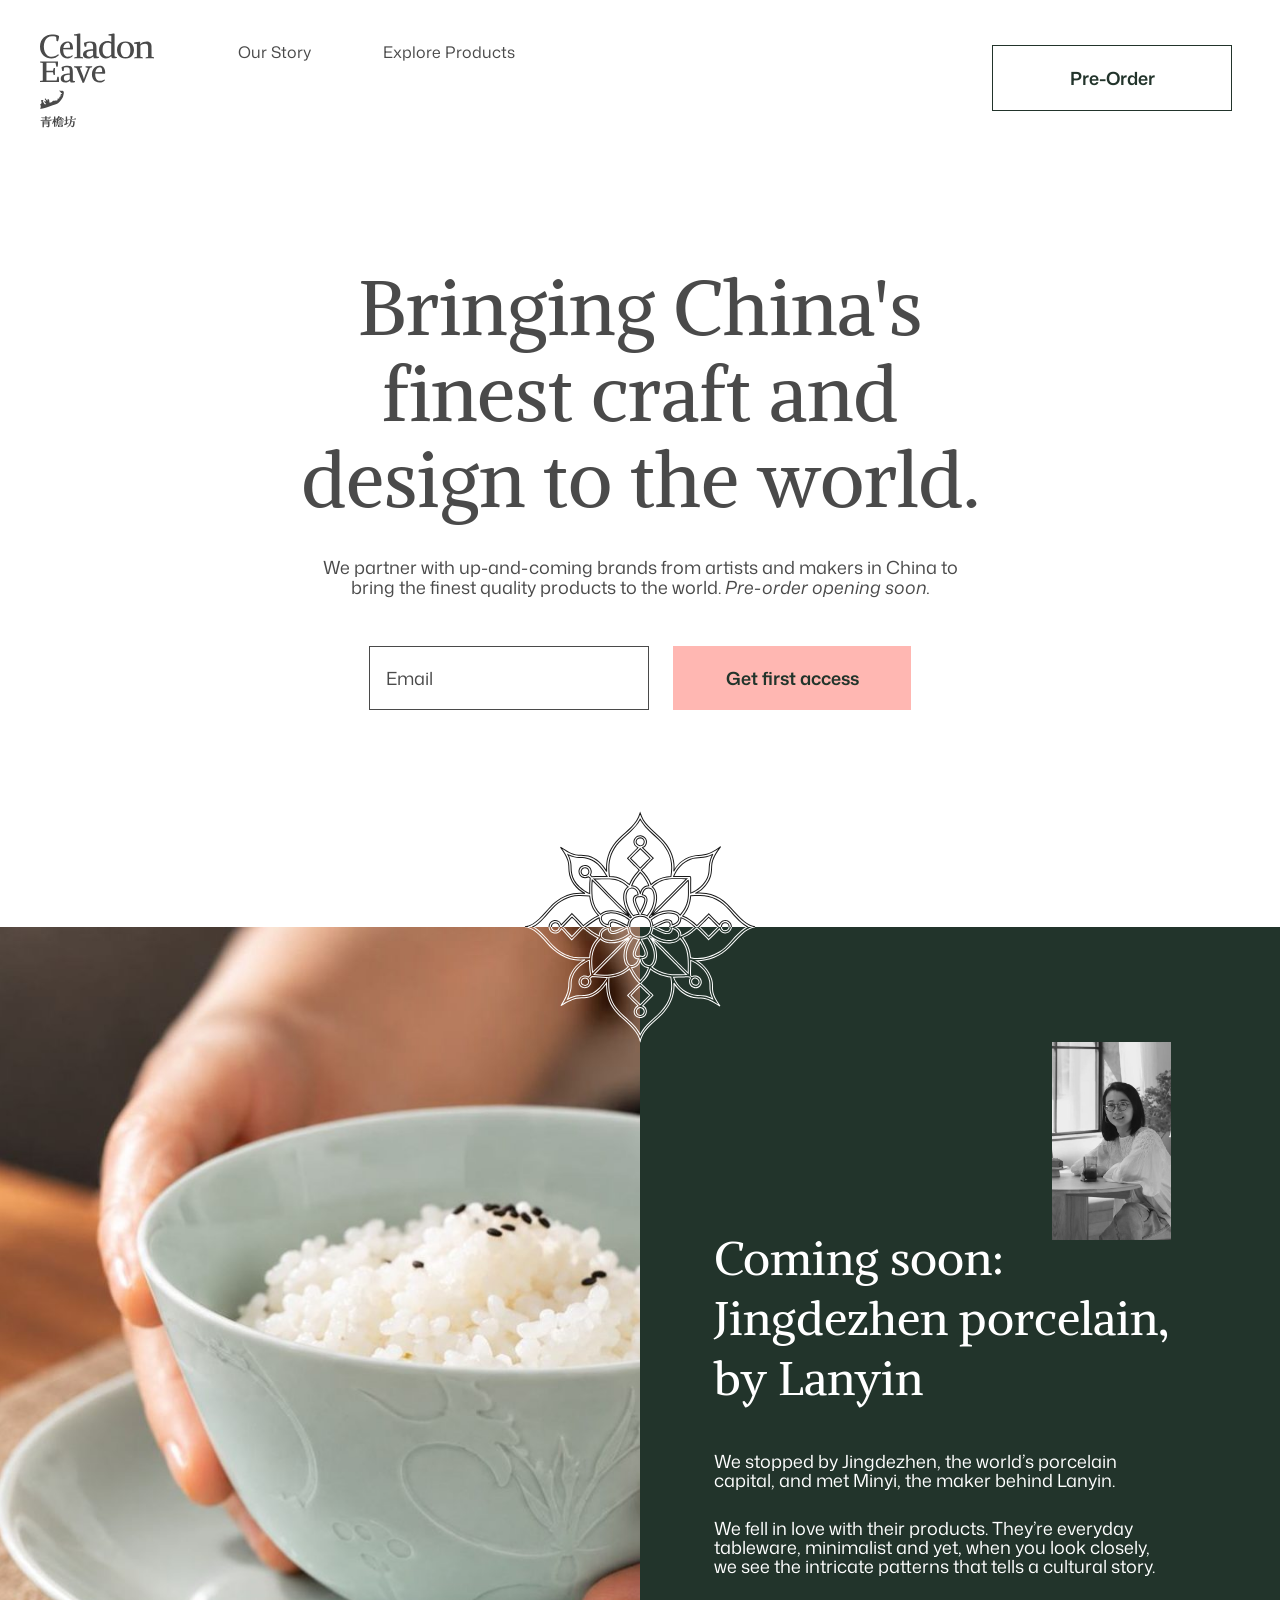
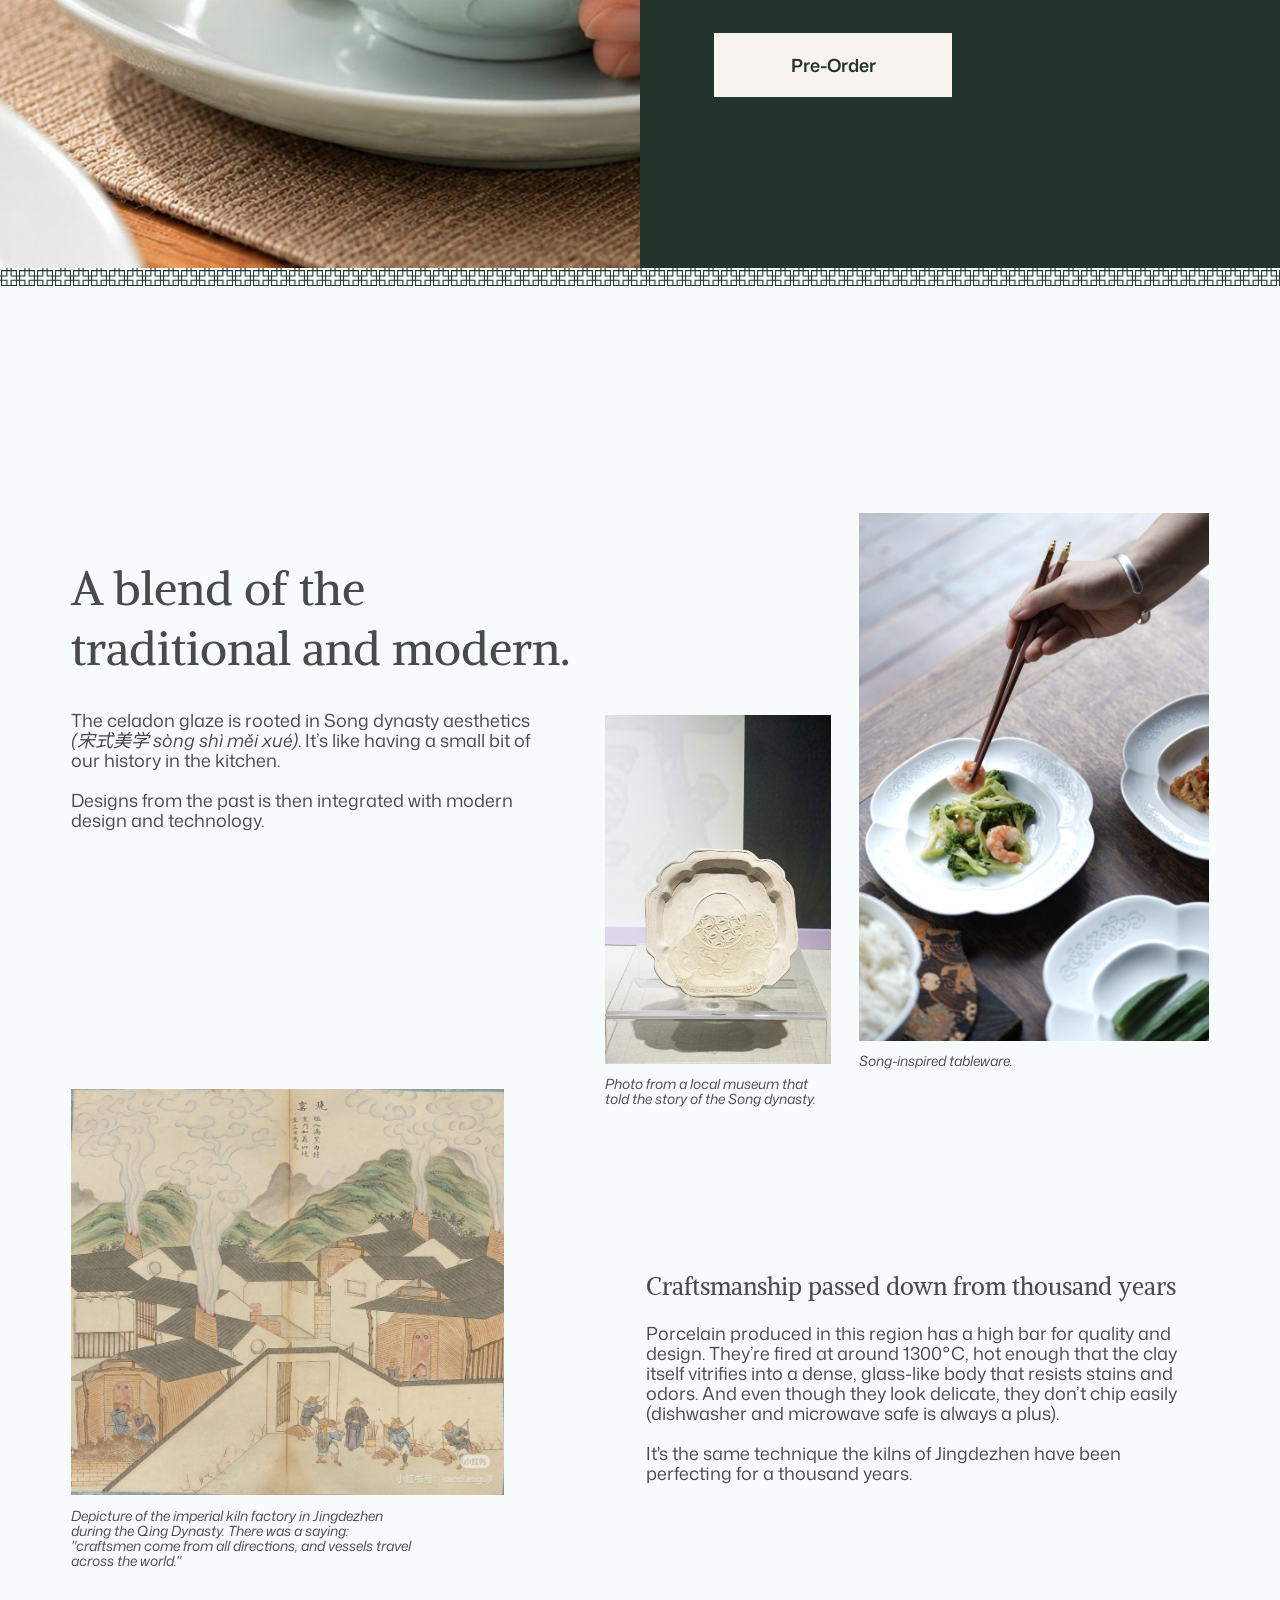
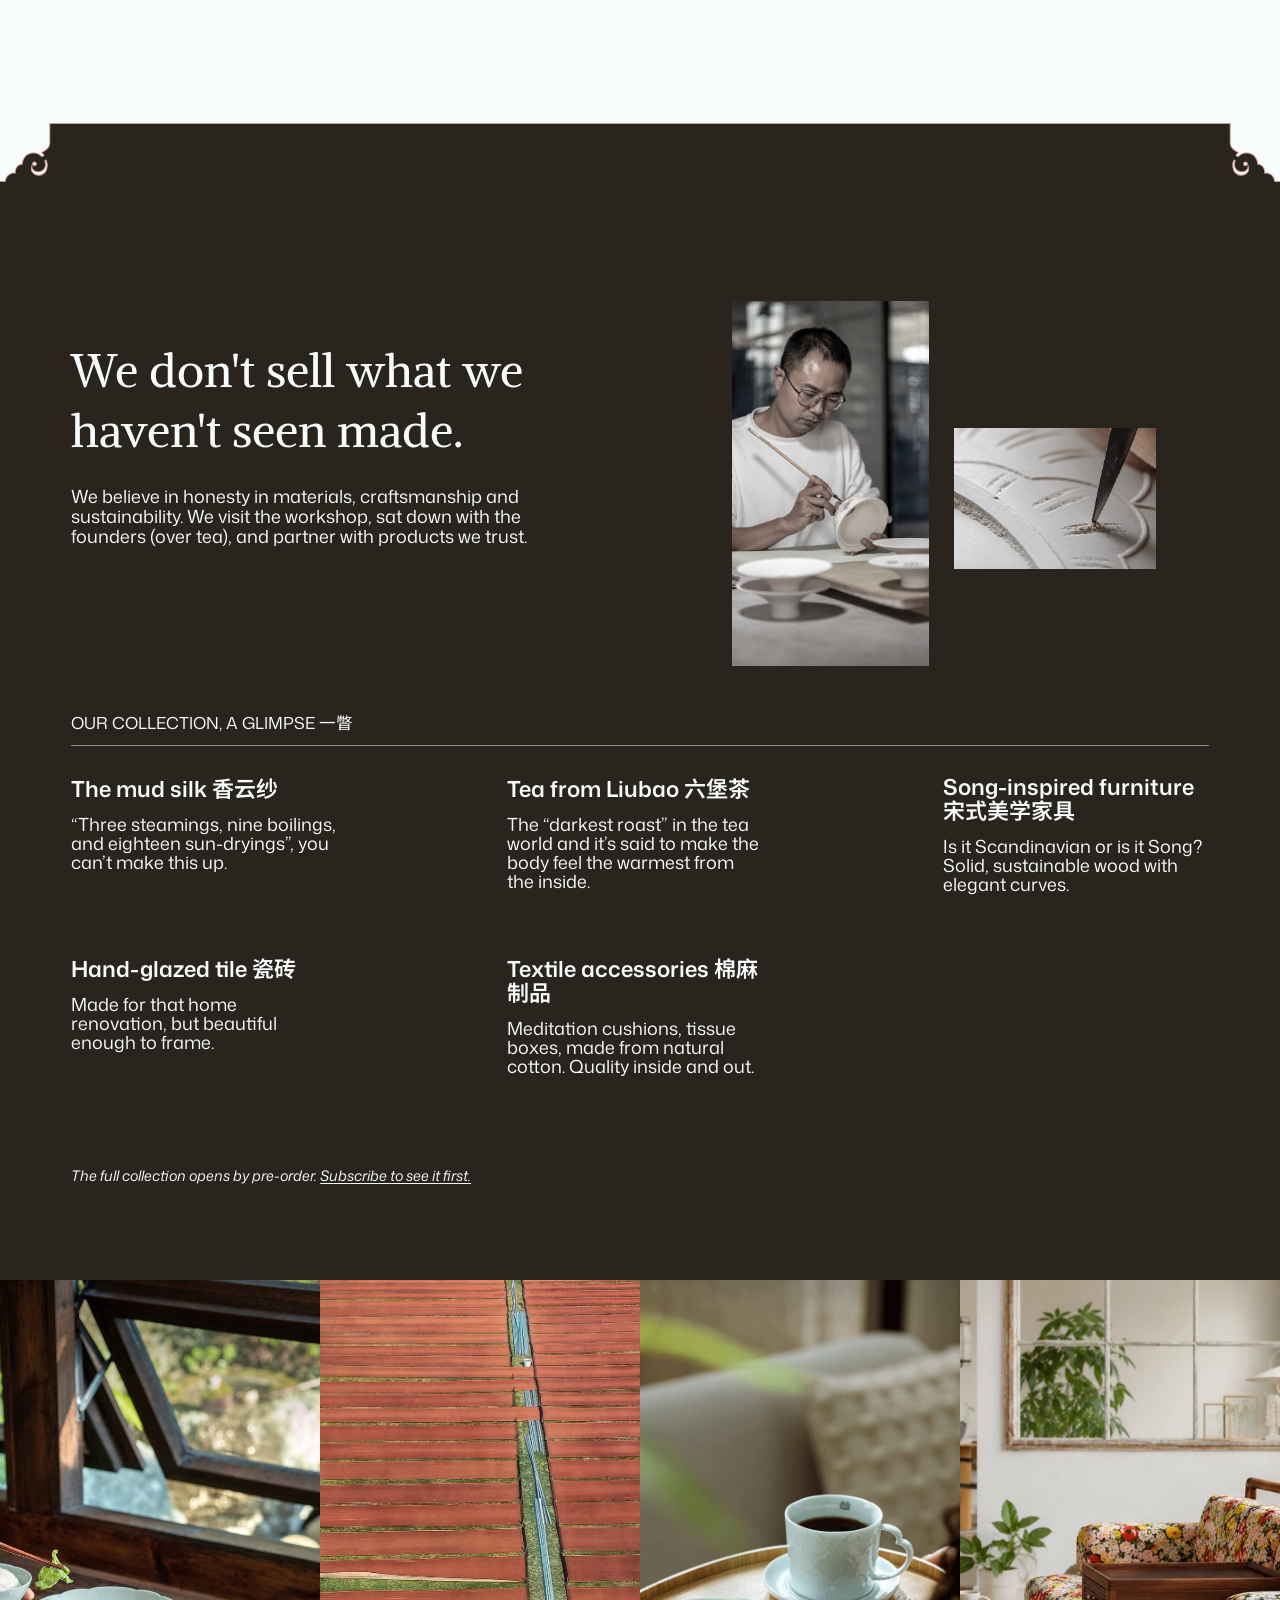
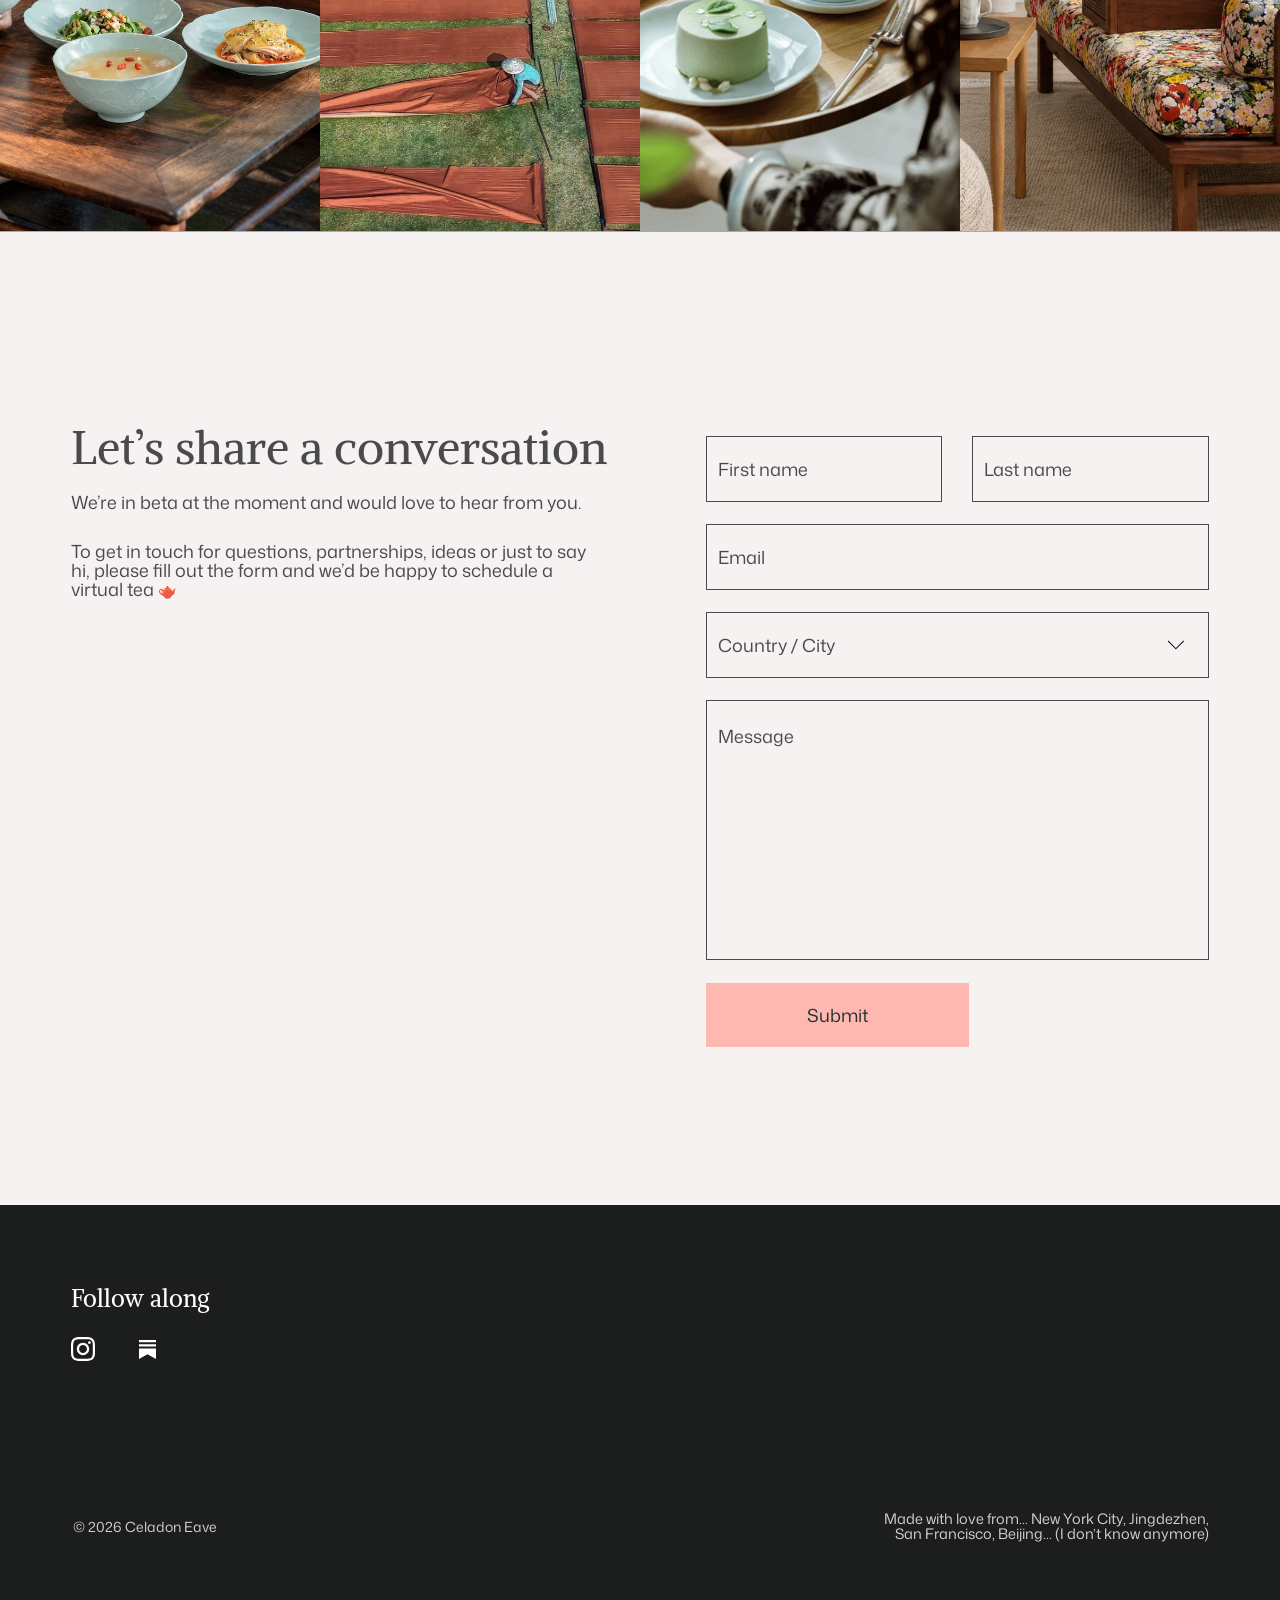
==== index.html @ 88c49501 "Shrink footer heading and social icons Co-Authored-By: Claude Sonnet 5.5 <noreply@anthropic.com> Cla" ====
<!DOCTYPE html>
<html lang="en">
<head>
<meta charset="UTF-8">
<meta name="viewport" content="width=device-width, initial-scale=1">
<title>Celadon Eave 青檐坊 — Bringing China's finest craft and design to the world</title>
<meta name="description" content="We partner with up-and-coming brands from artists and makers in China to bring the finest quality products to the world. Pre-order opening soon.">
<meta property="og:title" content="Celadon Eave 青檐坊">
<meta property="og:description" content="Bringing China's finest craft and design to the world.">
<meta property="og:image" content="assets/image_bowl.jpg">
<meta name="theme-color" content="#22342B">
<link rel="preconnect" href="https://fonts.googleapis.com">
<link rel="preconnect" href="https://fonts.gstatic.com" crossorigin>
<link href="https://fonts.googleapis.com/css2?family=Alike&family=Mona+Sans:ital,wght@0,200..900;1,200..900&family=Noto+Sans+SC:wght@400;600&display=swap" rel="stylesheet">
<link rel="stylesheet" href="assets/styles.css">
</head>
<body>

<header class="site-header">
  <a href="#top" class="brand" aria-label="Celadon Eave 青檐坊, home">
    <svg class="logo-svg" viewBox="0 0 120 100" width="120" height="100" role="img" aria-label="Celadon Eave 青檐坊" fill="#4A4A4A">
      <g class="logo-celadon"><path d="M102.1 14.16L102.13 14.19C103.24 13.15 104.39 12.43 105.57 12.04C106.75 11.64 107.77 11.45 108.65 11.45C110.16 11.45 111.34 11.85 112.19 12.66C113.07 13.46 113.51 14.64 113.51 16.18L113.54 26.65L115.97 27.31C116.04 27.72 115.98 28.1 115.8 28.45C115.17 28.41 114.51 28.36 113.82 28.32C113.13 28.3 112.46 28.29 111.81 28.29C111.16 28.29 110.48 28.3 109.76 28.32C109.05 28.36 108.36 28.41 107.72 28.45C107.65 28.04 107.67 27.66 107.79 27.31C108.25 27.22 108.65 27.12 109 27.01C109.37 26.9 109.73 26.79 110.08 26.65L110.08 17.65C110.08 16.17 109.83 15.15 109.35 14.58C108.86 14.02 108.09 13.73 107.02 13.73C106.17 13.73 105.34 13.9 104.53 14.22C103.72 14.53 103 15.02 102.38 15.69L102.38 26.65L104.7 27.31C104.77 27.72 104.71 28.1 104.53 28.45C103.9 28.41 103.25 28.36 102.58 28.32C101.94 28.3 101.29 28.29 100.64 28.29C99.99 28.29 99.29 28.3 98.53 28.32C97.76 28.36 97.06 28.41 96.41 28.45C96.34 28.04 96.36 27.66 96.48 27.31C96.9 27.2 97.31 27.1 97.73 27.01C98.14 26.9 98.54 26.79 98.91 26.65L98.91 13.93L96.03 13.67C95.96 13.23 96.02 12.85 96.2 12.53C97.06 12.4 97.89 12.25 98.7 12.1C99.51 11.95 100.28 11.8 101.02 11.64C101.42 11.67 101.81 11.76 102.2 11.94L102.1 14.16 M79 19.95C79 18.31 79.34 16.85 80.01 15.57C80.71 14.29 81.7 13.29 82.98 12.55C84.26 11.82 85.77 11.45 87.5 11.45C89.25 11.45 90.76 11.82 92.02 12.55C93.3 13.29 94.28 14.29 94.95 15.57C95.65 16.85 96 18.31 96 19.95C96 21.63 95.65 23.11 94.95 24.39C94.28 25.67 93.3 26.67 92.02 27.38C90.76 28.09 89.25 28.45 87.5 28.45C85.77 28.45 84.26 28.09 82.98 27.38C81.7 26.67 80.71 25.67 80.01 24.39C79.34 23.11 79 21.63 79 19.95M92.36 20.39C92.36 18.98 92.19 17.71 91.85 16.58C91.51 15.43 90.99 14.51 90.27 13.84C89.55 13.15 88.6 12.8 87.43 12.8C86.24 12.8 85.29 13.14 84.57 13.81C83.87 14.48 83.37 15.37 83.08 16.49C82.79 17.6 82.64 18.83 82.64 20.17C82.64 21.39 82.81 22.53 83.15 23.6C83.49 24.65 84.01 25.5 84.73 26.15C85.48 26.78 86.42 27.1 87.57 27.1C88.78 27.1 89.74 26.78 90.43 26.15C91.13 25.52 91.63 24.69 91.92 23.66C92.21 22.64 92.36 21.54 92.36 20.39 M67.93 28.45C66.66 28.45 65.5 28.09 64.43 27.39C63.39 26.66 62.55 25.66 61.92 24.39C61.31 23.12 61 21.67 61 20.04C61 18.17 61.35 16.57 62.05 15.24C62.76 13.91 63.74 12.89 65.01 12.18C66.3 11.45 67.82 11.08 69.56 11.08C70.2 11.08 70.83 11.16 71.46 11.31C72.12 11.46 72.7 11.65 73.2 11.89L73.3 11.89L73.3 5.7L70.48 5.45C70.41 5.02 70.47 4.64 70.65 4.32C72.28 4.08 73.81 3.79 75.24 3.45C75.67 3.47 76.12 3.59 76.59 3.8L76.59 26.26C76.8 26.43 77.14 26.57 77.61 26.68C78.09 26.78 78.54 26.86 78.97 26.9C79.04 27.31 78.98 27.69 78.8 28.03C78.44 28.09 78 28.15 77.48 28.19C76.98 28.23 76.47 28.26 75.95 28.26C75.2 28.26 74.56 28.19 74.01 28.06C73.83 27.78 73.68 27.5 73.57 27.22C73.48 26.95 73.41 26.66 73.37 26.36L73.2 26.36C72.25 27.13 71.36 27.67 70.55 27.97C69.75 28.29 68.88 28.45 67.93 28.45M69.32 26.58C70.21 26.58 70.97 26.41 71.6 26.07C72.23 25.7 72.77 25.3 73.2 24.87L73.2 13.66C72.77 13.3 72.26 13.04 71.67 12.89C71.1 12.72 70.49 12.63 69.83 12.63C68.07 12.63 66.75 13.28 65.89 14.56C65.03 15.85 64.6 17.58 64.6 19.75C64.6 21.96 65 23.66 65.79 24.84C66.61 26 67.78 26.58 69.32 26.58 M49.98 28.45C48.58 28.45 47.4 28.12 46.44 27.47C45.48 26.79 45 25.78 45 24.43C45 23.37 45.28 22.51 45.84 21.83C46.43 21.16 47.2 20.64 48.16 20.28C49.14 19.9 50.23 19.65 51.42 19.52C52.62 19.4 53.83 19.34 55.07 19.36L55.11 16.58C55.13 15.4 54.89 14.49 54.37 13.86C53.86 13.2 53.07 12.87 52.02 12.87C51.44 12.87 50.87 12.92 50.34 13C49.8 13.06 49.26 13.18 48.72 13.35L48.26 16.7C48.08 16.79 47.82 16.84 47.49 16.86C47.16 16.86 46.91 16.85 46.72 16.83C46.51 16.13 46.33 15.44 46.19 14.74C46.05 14.05 45.99 13.37 46.02 12.72C47.12 12.25 48.22 11.92 49.32 11.73C50.44 11.54 51.66 11.45 52.97 11.45C54.28 11.45 55.33 11.64 56.13 12.02C56.95 12.4 57.54 13.05 57.92 13.98C58.32 14.91 58.51 16.21 58.51 17.88L58.51 26.36C58.91 26.53 59.32 26.66 59.74 26.74C60.16 26.8 60.57 26.89 60.97 26.99C61.04 27.39 60.98 27.76 60.8 28.1C60.42 28.16 59.97 28.22 59.43 28.26C58.91 28.3 58.39 28.32 57.85 28.32C57.07 28.32 56.41 28.26 55.85 28.13L55.36 26.49L55.21 26.49C54.63 27.04 53.9 27.5 53.04 27.88C52.17 28.26 51.15 28.45 49.98 28.45M51.32 26.71C51.97 26.71 52.68 26.53 53.42 26.17C54.17 25.79 54.72 25.37 55.07 24.9L55.07 20.63C52.66 20.63 50.97 20.89 49.98 21.42C49 21.93 48.51 22.82 48.51 24.11C48.51 24.98 48.77 25.63 49.28 26.07C49.8 26.5 50.48 26.71 51.32 26.71 M42.32 26.64L44.97 27.3C45.04 27.72 44.98 28.1 44.8 28.45C44.18 28.41 43.48 28.36 42.7 28.32C41.94 28.3 41.25 28.28 40.6 28.28C39.96 28.28 39.26 28.3 38.5 28.32C37.75 28.36 37.05 28.41 36.41 28.45C36.34 28.03 36.36 27.65 36.48 27.3C36.91 27.19 37.34 27.09 37.75 27C38.18 26.92 38.56 26.8 38.88 26.64L38.88 5.75L36.03 5.49C35.96 5.05 36.02 4.66 36.2 4.34C37.03 4.23 37.85 4.1 38.68 3.94C39.53 3.79 40.31 3.62 41.02 3.45C41.25 3.47 41.46 3.51 41.67 3.58C41.88 3.62 42.09 3.7 42.32 3.81L42.32 26.64 M25.26 19.95C25.26 22.09 25.67 23.76 26.49 24.95C27.33 26.11 28.46 26.7 29.9 26.7C30.53 26.7 31.07 26.67 31.5 26.6C31.93 26.52 32.35 26.37 32.76 26.16C33.19 25.94 33.67 25.65 34.2 25.27C34.53 25.41 34.71 25.67 34.75 26.03C34.12 26.79 33.36 27.39 32.48 27.81C31.6 28.24 30.71 28.45 29.81 28.45C28.25 28.45 26.89 28.11 25.72 27.43C24.55 26.75 23.64 25.78 22.98 24.5C22.33 23.23 22 21.71 22 19.95C22 18.15 22.34 16.62 23.01 15.36C23.71 14.09 24.63 13.13 25.78 12.47C26.95 11.79 28.24 11.45 29.65 11.45C31.48 11.45 32.82 12.09 33.68 13.36C34.56 14.61 35 16.24 35 18.23C35 18.38 35 18.52 35 18.64C35 18.77 34.99 18.91 34.97 19.06L34.54 19.41L25.26 19.31L25.26 19.95M29.62 12.82C29.03 12.82 28.43 13.01 27.84 13.39C27.27 13.77 26.75 14.35 26.3 15.11C25.85 15.87 25.54 16.84 25.38 18.01L32.08 17.63C32.08 15.99 31.91 14.78 31.56 14C31.23 13.21 30.58 12.82 29.62 12.82 M20.1 24.27C20.38 24.35 20.57 24.49 20.66 24.69C20.77 24.88 20.83 25.1 20.86 25.34C19.84 26.33 18.7 27.1 17.42 27.64C16.15 28.18 14.78 28.45 13.33 28.45C11.85 28.45 10.43 28.21 9.07 27.74C7.72 27.26 6.51 26.54 5.43 25.56C4.38 24.57 3.54 23.32 2.92 21.83C2.31 20.32 2 18.52 2 16.45C2 14.4 2.34 12.62 3.02 11.13C3.73 9.62 4.64 8.37 5.76 7.4C6.91 6.41 8.16 5.67 9.53 5.2C10.92 4.7 12.29 4.45 13.66 4.45C15.26 4.45 16.66 4.58 17.85 4.84C19.06 5.08 20.11 5.43 20.99 5.91C21.03 6.9 20.94 7.83 20.72 8.7C20.53 9.56 20.27 10.41 19.97 11.23C19.75 11.25 19.5 11.25 19.24 11.23C18.97 11.21 18.73 11.15 18.51 11.07L18.15 6.88C17.42 6.58 16.73 6.38 16.07 6.3C15.41 6.21 14.68 6.17 13.89 6.17C12.35 6.17 10.96 6.62 9.73 7.53C8.52 8.44 7.56 9.67 6.85 11.23C6.17 12.78 5.83 14.52 5.83 16.45C5.83 18.48 6.13 20.28 6.72 21.83C7.32 23.37 8.2 24.57 9.36 25.43C10.53 26.3 11.97 26.73 13.69 26.73C15.06 26.73 16.26 26.49 17.29 26.02C18.33 25.54 19.26 24.96 20.1 24.27"/></g>
      <g class="logo-eave"><path d="M57.23 44.21C57.23 46.33 57.65 47.97 58.49 49.14C59.35 50.29 60.51 50.87 61.98 50.87C62.62 50.87 63.17 50.84 63.61 50.77C64.05 50.69 64.48 50.54 64.9 50.33C65.33 50.12 65.83 49.83 66.37 49.45C66.71 49.6 66.89 49.85 66.94 50.21C66.29 50.96 65.51 51.55 64.61 51.97C63.71 52.39 62.8 52.59 61.88 52.59C60.29 52.59 58.9 52.26 57.71 51.59C56.51 50.92 55.58 49.96 54.91 48.7C54.24 47.45 53.91 45.95 53.91 44.21C53.91 42.43 54.25 40.92 54.94 39.69C55.65 38.43 56.6 37.48 57.77 36.83C58.96 36.16 60.28 35.83 61.72 35.83C63.59 35.83 64.96 36.46 65.84 37.71C66.74 38.95 67.19 40.55 67.19 42.52C67.19 42.66 67.19 42.8 67.19 42.92C67.19 43.05 67.18 43.19 67.16 43.33L66.72 43.68L57.23 43.58L57.23 44.21M61.69 37.18C61.09 37.18 60.48 37.37 59.87 37.74C59.29 38.12 58.76 38.69 58.3 39.44C57.84 40.19 57.53 41.14 57.36 42.3L64.2 41.92C64.2 40.31 64.03 39.11 63.67 38.34C63.34 37.57 62.68 37.18 61.69 37.18 M38.47 37.93L36.05 37.3C35.99 36.9 36.04 36.54 36.21 36.2C36.77 36.22 37.4 36.26 38.09 36.3C38.8 36.34 39.45 36.36 40.04 36.36C40.64 36.36 41.32 36.34 42.08 36.3C42.83 36.26 43.5 36.22 44.09 36.2C44.15 36.6 44.13 36.97 44.02 37.3C43.65 37.39 43.27 37.47 42.89 37.55C42.54 37.64 42.19 37.76 41.86 37.93L44.56 44.84C44.85 45.55 45.1 46.26 45.31 46.97C45.54 47.68 45.73 48.4 45.88 49.11L45.97 49.11C46.14 48.5 46.3 47.91 46.44 47.35C46.61 46.76 46.8 46.17 47.01 45.56L49.99 37.93L47.51 37.3C47.45 36.9 47.5 36.54 47.67 36.2C48.23 36.22 48.77 36.26 49.27 36.3C49.77 36.34 50.31 36.36 50.9 36.36C51.51 36.36 52.05 36.34 52.53 36.3C53.04 36.26 53.58 36.22 54.17 36.2C54.23 36.6 54.21 36.97 54.1 37.3C53.7 37.39 53.31 37.47 52.91 37.55C52.53 37.64 52.19 37.76 51.87 37.93L46.1 52.59C45.95 52.68 45.72 52.76 45.41 52.84C45.11 52.95 44.87 53 44.68 53L38.47 37.93 M27.2 52.59C25.94 52.59 24.89 52.27 24.03 51.62C23.17 50.95 22.74 49.94 22.74 48.6C22.74 47.56 22.99 46.7 23.5 46.03C24.02 45.36 24.71 44.85 25.57 44.49C26.45 44.11 27.42 43.86 28.49 43.74C29.56 43.61 30.64 43.56 31.75 43.58L31.78 40.82C31.81 39.64 31.59 38.74 31.13 38.12C30.66 37.47 29.96 37.14 29.02 37.14C28.5 37.14 28 37.19 27.51 37.27C27.03 37.33 26.55 37.45 26.07 37.61L25.66 40.94C25.49 41.03 25.26 41.08 24.97 41.1C24.68 41.1 24.45 41.09 24.28 41.07C24.09 40.38 23.94 39.69 23.81 39C23.68 38.31 23.63 37.64 23.65 36.99C24.64 36.53 25.62 36.2 26.6 36.01C27.61 35.82 28.7 35.73 29.87 35.73C31.04 35.73 31.98 35.92 32.7 36.3C33.43 36.67 33.96 37.32 34.3 38.24C34.65 39.16 34.83 40.45 34.83 42.1L34.83 50.52C35.19 50.69 35.55 50.81 35.93 50.9C36.31 50.96 36.67 51.04 37.03 51.15C37.09 51.54 37.04 51.91 36.87 52.25C36.54 52.31 36.13 52.36 35.65 52.4C35.19 52.44 34.72 52.47 34.23 52.47C33.54 52.47 32.95 52.4 32.44 52.28L32 50.64L31.88 50.64C31.36 51.19 30.71 51.65 29.93 52.03C29.16 52.4 28.25 52.59 27.2 52.59M28.39 50.86C28.98 50.86 29.61 50.69 30.28 50.33C30.95 49.95 31.44 49.53 31.75 49.07L31.75 44.84C29.6 44.84 28.08 45.1 27.2 45.62C26.32 46.12 25.88 47.01 25.88 48.29C25.88 49.15 26.11 49.8 26.57 50.24C27.03 50.65 27.64 50.86 28.39 50.86 M8.45 42.32L8.45 50.6L18.62 50.6L19.36 46.74C19.64 46.7 19.85 46.69 19.99 46.71C20.15 46.71 20.35 46.75 20.59 46.82C20.77 47.52 20.89 48.22 20.94 48.92C20.98 49.61 21.01 50.31 21.01 51.01L21.01 51.91L6.7 51.91C6.04 51.91 5.26 51.92 4.35 51.94C3.46 51.98 2.69 52.02 2.03 52.06C1.96 51.69 1.98 51.35 2.1 51.04C2.55 50.96 2.99 50.88 3.43 50.81C3.88 50.71 4.32 50.59 4.77 50.46L4.77 33.02L2.07 32.44C2 32.07 2.06 31.73 2.24 31.42C2.87 31.44 3.58 31.47 4.35 31.51C5.14 31.55 5.87 31.57 6.52 31.57L20.03 31.57C20.05 32.42 20.04 33.27 19.99 34.12C19.94 34.98 19.83 35.82 19.64 36.65C19.41 36.73 19.21 36.77 19.04 36.77C18.88 36.77 18.66 36.76 18.38 36.74L17.47 32.87L8.45 32.87L8.45 40.72L14.97 40.72L15.64 38.16C15.85 38.11 16.09 38.09 16.34 38.11C16.6 38.11 16.83 38.17 17.04 38.31C17 38.74 16.96 39.22 16.94 39.76C16.92 40.31 16.9 40.86 16.9 41.42C16.9 42.04 16.92 42.65 16.94 43.25C16.96 43.85 17 44.38 17.04 44.85C16.83 44.93 16.6 44.96 16.34 44.96C16.09 44.96 15.85 44.95 15.64 44.91L14.97 42.32L8.45 42.32"/></g>
      <g class="logo-bird"><path d="M22.74 61C22.18 61.07 22.1 60.39 22.13 60.04C21.95 59.95 21.78 59.95 21.6 60.74C21.47 61.36 22.13 61.7 22.48 61.78C22.69 63.11 23.61 63.44 24.04 63.44C24.1 63.67 24.11 64.15 23.7 64.22C23.17 64.31 22.91 64.22 22.82 64.57C22.74 64.92 23.17 64.75 23.43 64.92C23.7 65.1 23.09 65.53 22.65 65.53C22.21 65.53 21.78 66.06 22.13 66.14C22.48 66.23 22.91 66.49 22.21 66.67C21.52 66.84 21 66.84 21 67.36C21 67.89 21.43 67.54 21.52 67.8C21.6 68.06 21 68.5 21 68.67C21 68.85 20.12 68.24 19.6 68.85C19.08 69.46 19.6 69.63 19.69 69.89C19.78 70.15 18.99 70.33 18.21 70.59C17.42 70.85 15.59 70.59 15.24 70.85C14.9 71.11 13.76 72.33 13.42 72.33C13.14 72.33 12.02 72.68 11.5 72.86C11.5 72.65 11.48 72.16 11.41 71.81C11.32 71.37 11.06 70.76 11.24 70.33C11.41 69.89 10.8 69.19 10.45 69.19C10.1 69.19 9.23 69.19 9.41 69.46C9.58 69.72 9.93 70.24 9.58 70.42C9.23 70.59 9.06 69.98 8.8 69.89C8.54 69.8 7.84 68.85 7.75 68.67C7.67 68.5 6.97 68.58 6.88 68.67C6.79 68.76 6.79 69.46 7.14 69.63C7.49 69.8 8.1 71.2 8.1 71.37C8.1 71.55 7.75 71.46 7.06 71.2C6.36 70.94 6.53 71.03 6.36 71.2C6.18 71.37 6.36 71.81 6.79 72.6C7.23 73.38 8.45 73.9 8.1 74.08C7.82 74.22 7.11 74.37 6.79 74.43C6.82 74.37 6.86 74.22 6.79 74.08C6.71 73.9 6.45 74.25 5.92 73.21C5.4 72.16 5.31 72.33 5.14 72.07C4.96 71.81 4.53 71.37 5.05 71.29C5.57 71.2 5.4 70.1 5.14 70.15C4.88 70.21 4.7 70.15 4.27 70.1C3.83 70.04 3.74 69.89 3.4 70.1C3.05 70.3 3.22 71.37 3.4 71.81C3.57 72.25 3.83 72.86 3.13 73.64C2.44 74.43 2.87 74.69 2.52 74.6C2.25 74.53 2.06 74.22 2 74.08C1.93 75.26 2.5 75.44 2.79 75.39C3.13 78.09 1.13 79.48 3.48 78.87C5.84 78.26 18.29 74.43 20.3 72.94C22.3 71.46 23.26 69.8 24.39 68.06C25.52 66.32 25.52 64.31 25.79 63.35C26.05 62.39 25.7 60.82 24.39 60.74C23.09 60.65 23.43 60.91 22.74 61"/></g>
      <g class="logo-zh"><path d="M30.94 92.69C30.94 92.72 30.92 92.75 30.9 92.77C30.58 93.15 30.17 93.51 29.68 93.85C29.19 94.19 28.68 94.48 28.14 94.73C27.61 94.97 27.11 95.16 26.64 95.29L26.02 94.05C26.31 93.99 26.6 93.92 26.89 93.85C27.19 93.77 27.48 93.69 27.78 93.61L27.78 90.45L26.36 90.45L26.36 89.9L27.76 89.9L27.76 86.6L29.12 86.6L29.12 89.9L29.22 89.9C29.24 89.74 29.29 89.62 29.39 89.53C29.48 89.43 29.61 89.39 29.77 89.39C29.92 89.39 30.06 89.43 30.17 89.53C30.28 89.63 30.34 89.75 30.34 89.91C30.34 90.1 30.29 90.23 30.19 90.31C30.1 90.38 29.99 90.43 29.86 90.44C29.72 90.45 29.58 90.45 29.45 90.45L29.1 90.45L29.1 93.27C29.15 93.26 29.26 93.21 29.44 93.14C29.61 93.07 29.81 92.99 30.02 92.91C30.24 92.83 30.43 92.75 30.59 92.69C30.75 92.62 30.83 92.59 30.84 92.59C30.9 92.59 30.94 92.62 30.94 92.69M36.68 91.38C36.69 91.95 36.67 92.51 36.61 93.08C36.56 93.64 36.5 94.2 36.41 94.76C36.34 95.17 36.24 95.56 36.11 95.93C35.98 96.29 35.78 96.58 35.51 96.81C35.24 97.05 34.87 97.16 34.38 97.16C34.21 97.16 34.03 97.11 33.84 97.01C33.65 96.9 33.46 96.77 33.28 96.61C33.09 96.45 32.92 96.29 32.77 96.12C32.62 95.95 32.5 95.8 32.41 95.67C32.38 95.63 32.36 95.59 32.36 95.55C32.36 95.49 32.4 95.46 32.46 95.46C32.48 95.46 32.5 95.47 32.53 95.48C32.65 95.56 32.78 95.63 32.9 95.7C33.03 95.75 33.16 95.81 33.29 95.87C33.55 95.98 33.82 96.03 34.09 96.03C34.33 96.03 34.51 95.94 34.63 95.75C34.75 95.55 34.84 95.35 34.88 95.15C35.01 94.63 35.1 94.06 35.14 93.45C35.18 92.84 35.21 92.26 35.22 91.73L33.53 91.73C33.31 93.04 32.88 94.17 32.24 95.11C31.6 96.05 30.65 96.79 29.39 97.31C29.34 97.32 29.24 97.35 29.1 97.4C28.96 97.45 28.86 97.47 28.81 97.47C28.77 97.47 28.73 97.45 28.69 97.41C28.66 97.38 28.64 97.35 28.64 97.31C28.64 97.27 28.66 97.23 28.69 97.21C28.82 97.11 28.95 97.01 29.08 96.92C29.21 96.83 29.34 96.74 29.47 96.63C30.14 96.09 30.68 95.46 31.09 94.75C31.51 94.03 31.81 93.26 31.99 92.43C32.09 92 32.15 91.56 32.17 91.11C32.2 90.67 32.21 90.22 32.22 89.78L33.78 89.91C33.76 90.12 33.74 90.33 33.72 90.55C33.7 90.77 33.67 90.98 33.64 91.19L36.68 91.19L36.68 91.38M37.94 88.93C37.94 89.15 37.87 89.32 37.72 89.42C37.56 89.52 37.38 89.57 37.18 89.57L30.35 89.57L30.35 88.99L32.83 88.99C32.76 88.51 32.69 88.03 32.62 87.54C32.55 87.05 32.51 86.56 32.5 86.07L34.13 86.17C34.22 86.18 34.31 86.2 34.42 86.23C34.52 86.26 34.57 86.33 34.57 86.45C34.57 86.49 34.55 86.59 34.5 86.76C34.46 86.92 34.4 87.11 34.33 87.35C34.27 87.57 34.2 87.8 34.13 88.03C34.06 88.26 33.99 88.47 33.94 88.64C33.88 88.82 33.84 88.93 33.82 88.99L36.31 88.99C36.34 88.76 36.42 88.57 36.55 88.41C36.7 88.25 36.89 88.17 37.14 88.17C37.36 88.17 37.55 88.24 37.7 88.38C37.86 88.51 37.94 88.7 37.94 88.93 M23.52 95.25L21.32 95.25L21.32 96.42L22.87 96.42C23.13 96.42 23.3 96.35 23.39 96.21C23.48 96.08 23.52 95.9 23.52 95.67L23.52 95.25M20.04 89.19C20.03 89.44 20.02 89.69 20.02 89.95C20.02 90.2 20.01 90.45 20 90.7C20.19 90.51 20.34 90.28 20.45 90C20.57 89.71 20.66 89.44 20.71 89.19L20.04 89.19M21.01 87.78C20.9 87.95 20.78 88.12 20.64 88.27C20.5 88.42 20.37 88.58 20.23 88.74L21.61 88.74C21.69 88.58 21.77 88.42 21.84 88.26C21.91 88.1 21.98 87.94 22.03 87.78L21.01 87.78M18.59 88.92C18.59 89.06 18.53 89.19 18.41 89.3C18.29 89.4 18.16 89.46 18.02 89.46L17.33 89.46L17.33 90.79L17.98 90.54C18.06 90.86 18.14 91.18 18.2 91.5C18.28 91.82 18.36 92.13 18.46 92.44C18.46 92.45 18.46 92.46 18.46 92.47C18.46 92.48 18.47 92.48 18.47 92.49C18.47 92.53 18.45 92.57 18.42 92.61C18.4 92.64 18.36 92.66 18.31 92.66C18.22 92.66 18.11 92.59 17.98 92.46C17.85 92.32 17.72 92.18 17.59 92.02C17.47 91.86 17.38 91.75 17.33 91.68L17.33 96.87L15.98 96.87L15.98 91.7C15.83 92.09 15.64 92.48 15.41 92.88C15.18 93.27 14.9 93.61 14.59 93.91C14.54 93.96 14.46 94.03 14.36 94.1C14.28 94.17 14.19 94.21 14.1 94.21C14.04 94.21 14.02 94.18 14.02 94.14C14.02 94.13 14.04 94.07 14.08 93.97C14.12 93.86 14.17 93.76 14.22 93.64C14.27 93.52 14.3 93.45 14.3 93.42C14.49 92.89 14.64 92.35 14.76 91.8C14.88 91.24 14.97 90.69 15.02 90.14L15.98 90.44L15.98 89.46L14.5 89.46L14.5 88.94L15.98 88.94L15.98 86.43L17.33 86.43L17.33 88.94L17.54 88.94C17.56 88.8 17.62 88.68 17.71 88.6C17.81 88.52 17.93 88.47 18.07 88.47C18.2 88.47 18.32 88.51 18.42 88.59C18.53 88.67 18.59 88.78 18.59 88.92M24.97 95.67C24.97 95.99 24.92 96.24 24.8 96.42C24.69 96.6 24.54 96.73 24.35 96.8C24.16 96.88 23.95 96.93 23.71 96.94C23.48 96.96 23.24 96.97 22.98 96.97L20.03 96.97L20.03 94.72L24.97 94.72L24.97 95.67M24.68 93.86C24.68 93.96 24.64 94.06 24.55 94.14C24.47 94.22 24.38 94.26 24.26 94.26L20.41 94.26L20.41 93.76L23.76 93.76C23.79 93.68 23.86 93.6 23.95 93.55C24.05 93.49 24.14 93.46 24.23 93.46C24.33 93.46 24.43 93.5 24.53 93.58C24.63 93.66 24.68 93.75 24.68 93.86M24.68 92.97C24.68 93.08 24.62 93.18 24.5 93.25C24.39 93.31 24.29 93.34 24.19 93.34L20.39 93.34L20.39 92.85L23.76 92.85C23.79 92.76 23.85 92.69 23.94 92.64C24.03 92.58 24.12 92.55 24.2 92.55C24.32 92.55 24.42 92.6 24.53 92.68C24.63 92.76 24.68 92.86 24.68 92.97M25.82 89.72C25.82 89.8 25.8 89.88 25.75 89.97C25.7 90.05 25.65 90.11 25.58 90.15C25.48 90.22 25.32 90.29 25.12 90.34C24.91 90.4 24.7 90.44 24.48 90.48C24.26 90.51 24.09 90.52 23.96 90.52C23.81 90.52 23.66 90.52 23.51 90.52C23.36 90.52 23.2 90.5 23.04 90.48C22.77 90.44 22.56 90.36 22.43 90.26C22.3 90.16 22.24 89.96 22.24 89.66L22.24 89.19L21.37 89.19C21.47 89.23 21.56 89.27 21.66 89.3C21.76 89.33 21.86 89.38 21.95 89.43C21.75 89.84 21.48 90.2 21.14 90.5C20.82 90.8 20.44 91.02 20 91.16C20 91.34 19.99 91.48 19.98 91.58C19.98 91.68 19.98 91.78 19.98 91.88L24.31 91.88C24.33 91.71 24.39 91.56 24.5 91.44C24.62 91.31 24.77 91.24 24.95 91.24C25.1 91.24 25.24 91.3 25.38 91.41C25.52 91.52 25.6 91.66 25.6 91.82C25.6 92 25.54 92.14 25.42 92.24C25.3 92.33 25.15 92.37 24.97 92.37L19.97 92.37C19.95 92.8 19.88 93.27 19.75 93.8C19.63 94.33 19.45 94.83 19.2 95.3C18.96 95.77 18.65 96.19 18.26 96.55C18.23 96.58 18.16 96.63 18.06 96.7C17.96 96.78 17.88 96.82 17.82 96.82C17.77 96.82 17.73 96.82 17.7 96.8C17.68 96.79 17.66 96.76 17.66 96.7C17.66 96.66 17.68 96.62 17.71 96.56C17.74 96.51 17.77 96.47 17.78 96.44C17.98 96.09 18.14 95.76 18.24 95.44C18.35 95.13 18.44 94.81 18.49 94.48C18.56 94.16 18.6 93.8 18.64 93.4C18.69 92.81 18.72 92.22 18.71 91.63C18.7 91.04 18.7 90.45 18.71 89.86C18.62 89.93 18.5 90 18.36 90.07C18.22 90.14 18.1 90.18 17.98 90.18C17.94 90.18 17.91 90.17 17.88 90.16C17.86 90.16 17.84 90.13 17.84 90.09C17.84 90.05 17.86 90.02 17.89 90C17.92 89.96 17.95 89.94 17.98 89.91C18.02 89.87 18.06 89.83 18.1 89.78C18.14 89.72 18.18 89.67 18.22 89.62C18.4 89.41 18.59 89.15 18.78 88.84C18.97 88.54 19.16 88.22 19.34 87.88C19.53 87.55 19.7 87.22 19.85 86.89C20 86.56 20.12 86.26 20.22 86L21.85 86.54C21.78 86.66 21.71 86.78 21.64 86.9C21.56 87.02 21.49 87.14 21.41 87.25L23.94 87.25C24.01 87.25 24.05 87.28 24.05 87.34C24.05 87.46 23.99 87.58 23.87 87.73C23.76 87.86 23.62 88 23.45 88.14C23.29 88.27 23.13 88.4 22.97 88.51C22.82 88.61 22.7 88.69 22.61 88.74L24.12 88.74C24.14 88.57 24.2 88.42 24.31 88.28C24.43 88.14 24.58 88.06 24.76 88.06C24.92 88.06 25.07 88.12 25.21 88.22C25.36 88.32 25.43 88.46 25.43 88.64C25.43 88.85 25.36 88.99 25.21 89.07C25.07 89.15 24.9 89.19 24.72 89.19L23.54 89.19L23.54 89.56C23.54 89.78 23.6 89.91 23.71 89.96C23.83 90 23.98 90.02 24.16 90.02C24.27 90.02 24.38 90.01 24.49 90C24.61 89.97 24.72 89.94 24.83 89.91C24.8 89.89 24.78 89.85 24.77 89.8C24.77 89.76 24.77 89.72 24.77 89.68C24.77 89.55 24.83 89.44 24.95 89.35C25.07 89.26 25.19 89.22 25.32 89.22C25.46 89.22 25.57 89.27 25.67 89.37C25.77 89.47 25.82 89.58 25.82 89.72M24.2 91.11C24.2 91.22 24.14 91.32 24.02 91.39C23.91 91.45 23.81 91.48 23.71 91.48L20.71 91.48L20.71 90.99L23.28 90.99C23.31 90.9 23.37 90.83 23.46 90.78C23.55 90.72 23.64 90.69 23.72 90.69C23.84 90.69 23.94 90.74 24.05 90.82C24.15 90.9 24.2 91 24.2 91.11 M5.87 93.63L5.87 92.49L10.06 92.49L10.06 91.84L5.87 91.84L5.87 93.63M10.07 93.63L10.06 91.84L11.06 93.13L5.87 93.16L5.87 93.63L10.07 93.63M11.5 95.26C11.5 95.59 11.47 95.91 11.39 96.21C11.32 96.52 11.18 96.76 10.97 96.94C10.77 97.14 10.47 97.23 10.07 97.23C9.75 97.23 9.46 97.16 9.19 97C8.92 96.85 8.67 96.68 8.43 96.49C8.37 96.45 8.32 96.4 8.26 96.36C8.21 96.31 8.15 96.26 8.09 96.21C8.09 96.2 8.07 96.17 8.03 96.13C8.01 96.1 8 96.07 8 96.06C8 96.04 8.01 96.03 8.03 96.02C8.06 96.01 8.07 96.01 8.08 96.01C8.15 96.01 8.22 96.02 8.3 96.04C8.38 96.07 8.45 96.09 8.51 96.1C8.68 96.14 8.85 96.16 9.02 96.19C9.19 96.21 9.35 96.22 9.52 96.22C9.68 96.22 9.8 96.18 9.87 96.09C9.95 96 10 95.9 10.03 95.77C10.05 95.63 10.06 95.5 10.06 95.38L10.06 94.22L5.87 94.22L5.87 97.2L4.51 97.2L4.51 91.3L11.5 91.3L11.5 95.26M13.73 90.03C13.73 90.25 13.66 90.4 13.52 90.5C13.37 90.59 13.21 90.63 13.01 90.63L2.59 90.63L2.59 90.1L7.15 90.1L7.15 89.2L4.21 89.2L4.21 88.66L7.15 88.66L7.15 87.81L3.26 87.81L3.26 87.28L7.15 87.28L7.15 86.16L8.6 86.16L8.6 87.28L11.33 87.28C11.35 87.08 11.42 86.92 11.54 86.78C11.67 86.64 11.83 86.58 12.03 86.58C12.21 86.58 12.38 86.63 12.53 86.74C12.69 86.86 12.76 87.01 12.76 87.21C12.76 87.44 12.69 87.59 12.56 87.68C12.42 87.77 12.25 87.81 12.05 87.81L8.6 87.81L8.6 88.65L10.46 88.65C10.46 88.5 10.52 88.37 10.65 88.27C10.78 88.16 10.91 88.1 11.06 88.1C11.23 88.1 11.38 88.15 11.51 88.26C11.65 88.36 11.72 88.5 11.72 88.69C11.72 88.85 11.66 88.98 11.54 89.07C11.42 89.16 11.28 89.2 11.13 89.2L8.6 89.2L8.6 90.1L12.33 90.1C12.34 89.91 12.41 89.75 12.53 89.61C12.67 89.48 12.83 89.41 13.03 89.41C13.19 89.41 13.35 89.47 13.51 89.59C13.66 89.7 13.73 89.85 13.73 90.03"/></g>
    </svg>
  </a>
  <nav class="nav-links" aria-label="Main">
    <a href="#story">Our Story</a>
    <a href="#collection">Explore Products</a>
  </nav>
  <a href="#signup" class="btn btn-outline js-focus-signup">Pre-Order</a>
</header>

<main id="top">

  <!-- HERO -->
  <section class="hero">
    <h1 class="reveal">Bringing China's finest craft and design to the world.</h1>
    <p class="hero-copy reveal r1">We partner with up-and-coming brands from artists and makers in China to bring the finest quality products to the world. <em>Pre-order opening soon.</em></p>
    <form class="signup reveal r2" id="signup" data-success="Thank you. You'll be the first to know when pre-orders open.">
      <label class="sr-only" for="signup-email">Email</label>
      <input type="email" id="signup-email" name="email" placeholder="Email" autocomplete="email" required>
      <button type="submit" class="btn btn-pink">Get first access</button>
      <p class="form-msg" role="status" aria-live="polite"></p>
    </form>
  </section>

  <!-- FEATURE: LANYIN -->
  <section class="feature" id="story">
    <div class="medallion" aria-hidden="true">
      <img src="assets/medallion.svg" alt="" class="medallion-ink medallion-top" width="234" height="236">
      <img src="assets/medallion.svg" alt="" class="medallion-ink medallion-bottom" width="234" height="236">
    </div>
    <div class="feature-media">
      <img src="assets/image_bowl.jpg" alt="Hands holding a celadon rice bowl with carved floral pattern, set on a matching plate" width="1440" height="1078" loading="eager">
    </div>
    <div class="feature-body">
      <img class="feature-portrait reveal" src="assets/image_lanyin.jpg" alt="Minyi, the maker behind Lanyin, seated at a table" width="400" height="664" loading="lazy">
      <h2 class="reveal">Coming soon: Jingdezhen porcelain, by&nbsp;Lanyin</h2>
      <div class="feature-copy reveal r1">
        <p>We stopped by Jingdezhen, the world’s porcelain capital, and met Minyi, the maker behind Lanyin.</p>
        <p>We fell in love with their products. They’re everyday tableware, minimalist and yet, when you look closely, we see the intricate patterns that tells a cultural story.</p>
      </div>
      <a href="#signup" class="btn btn-cream reveal r2 js-focus-signup">Pre-Order</a>
    </div>
  </section>

  <div class="key-border" aria-hidden="true"></div>

  <!-- HERITAGE -->
  <section class="heritage">
    <div class="container heritage-top">
      <div class="heritage-intro reveal">
        <h2>A blend of the traditional and modern.</h2>
        <p>The celadon glaze is rooted in Song dynasty aesthetics <em>(宋式美学 sòng shì měi xué)</em>. It’s like having a small bit of our history in the kitchen.</p>
        <p>Designs from the past is then integrated with modern design and technology.</p>
      </div>
      <figure class="fig fig-museum reveal r1">
        <img src="assets/image_museum.jpg" alt="Song dynasty ceramic dish on display at a local museum" width="700" height="1244" loading="lazy">
        <figcaption>Photo from a local museum that told the story of the Song dynasty.</figcaption>
      </figure>
      <figure class="fig fig-tableware reveal r2">
        <img src="assets/image_song_tableware.jpg" alt="Chopsticks lifting shrimp from a white lobed Song-inspired plate" width="790" height="1192" loading="lazy">
        <figcaption>Song-inspired tableware.</figcaption>
      </figure>
    </div>

    <div class="container heritage-bottom">
      <figure class="fig fig-kiln reveal">
        <img src="assets/image_kiln.jpg" alt="Qing dynasty painting of the imperial kiln factory in Jingdezhen" width="1000" height="939" loading="lazy">
        <figcaption>Depicture of the imperial kiln factory in Jingdezhen during the Qing Dynasty. There was a saying: "craftsmen come from all directions, and vessels travel across the world."</figcaption>
      </figure>
      <div class="craft reveal r1">
        <h3>Craftsmanship passed down from thousand years</h3>
        <p>Porcelain produced in this region has a high bar for quality and design. They’re fired at around 1300°C, hot enough that the clay itself vitrifies into a dense, glass-like body that resists stains and odors. And even though they look delicate, they don’t chip easily (dishwasher and microwave safe is always a plus).</p>
        <p>It's the same technique the kilns of Jingdezhen have been perfecting for a thousand years.</p>
      </div>
    </div>

    <div class="eave-cap" aria-hidden="true">
      <img src="assets/cap_left.svg" alt="" class="cap-corner">
      <span class="cap-mid"></span>
      <img src="assets/cap_right.svg" alt="" class="cap-corner">
    </div>
  </section>

  <!-- COLLECTION -->
  <section class="collection" id="collection">
    <div class="container collection-top">
      <div class="collection-intro reveal">
        <h2>We don't sell what we haven't seen made.</h2>
        <p>We believe in honesty in materials, craftsmanship and sustainability. We visit the workshop, sat down with the founders (over tea), and partner with products we trust.</p>
      </div>
      <img class="img-maker reveal r1" src="assets/image_maker.jpg" alt="A craftsman painting a porcelain bowl by hand" width="600" height="1115" loading="lazy">
      <img class="img-carving reveal r2" src="assets/image_carving.jpg" alt="Close-up of a blade carving a pattern into unfired porcelain" width="600" height="961" loading="lazy">
    </div>

    <div class="container">
      <p class="eyebrow">our collection, a glimpse <span lang="zh">一瞥</span></p>
      <ul class="cat-grid">
        <li class="reveal"><h3>The mud silk <span lang="zh">香云纱</span></h3><p>“Three steamings, nine boilings, and eighteen sun-dryings”, you can’t make this up.</p></li>
        <li class="reveal r1"><h3>Tea from Liubao <span lang="zh">六堡茶</span></h3><p>The “darkest roast” in the tea world and it’s said to make the body feel the warmest from the inside.</p></li>
        <li class="reveal r2"><h3>Song-inspired furniture <span lang="zh">宋式美学家具</span></h3><p>Is it Scandinavian or is it Song? Solid, sustainable wood with elegant curves.</p></li>
        <li class="reveal"><h3>Hand-glazed tile <span lang="zh">瓷砖</span></h3><p>Made for that home renovation, but beautiful enough to frame.</p></li>
        <li class="reveal r1"><h3>Textile accessories <span lang="zh">棉麻制品</span></h3><p>Meditation cushions, tissue boxes, made from natural cotton. Quality inside and out.</p></li>
      </ul>
      <p class="collection-note"><em>The full collection opens by pre-order.</em> <a href="#signup" class="js-focus-signup">Subscribe to see it first.</a></p>
    </div>
  </section>

  <div class="strip" aria-label="Glimpses of the collection">
    <img src="assets/strip_table.jpg" alt="Celadon bowls of food on a wooden table by a window" width="800" height="1083" loading="lazy">
    <img src="assets/strip_silk.jpg" alt="Aerial view of mud silk drying in rows on grass" width="800" height="1233" loading="lazy">
    <img src="assets/strip_tea.jpg" alt="Celadon cup of coffee and a matcha dessert on a wooden tray" width="782" height="1208" loading="lazy">
    <img src="assets/strip_sofa.jpg" alt="Song-inspired wooden sofa with floral cushions in a bright living room" width="900" height="720" loading="lazy">
  </div>

  <!-- CONTACT -->
  <section class="contact" id="contact">
    <div class="container contact-grid">
      <div class="contact-intro reveal">
        <h2>Let’s share a conversation</h2>
        <p>We’re in beta at the moment and would love to hear from you.</p>
        <p>To get in touch for questions, partnerships, ideas or just to say hi, please fill out the form and we’d be happy to schedule a virtual tea <span class="emoji">🫖</span></p>
      </div>
      <form class="contact-form reveal r1" data-success="Thank you for the note. We'll write back soon.">
        <div class="field-row">
          <label class="sr-only" for="cf-first">First name</label>
          <input id="cf-first" name="first_name" type="text" placeholder="First name" autocomplete="given-name" required>
          <label class="sr-only" for="cf-last">Last name</label>
          <input id="cf-last" name="last_name" type="text" placeholder="Last name" autocomplete="family-name">
        </div>
        <label class="sr-only" for="cf-email">Email</label>
        <input id="cf-email" name="email" type="email" placeholder="Email" autocomplete="email" required>
        <label class="sr-only" for="cf-place">Country / City</label>
        <select id="cf-place" name="location">
          <option value="" selected disabled>Country / City</option>
          <option>United States, New York</option>
          <option>United States, San Francisco</option>
          <option>United States, other</option>
          <option>United Kingdom, London</option>
          <option>China, Beijing</option>
          <option>China, Shenzhen</option>
          <option>China, Jingdezhen</option>
          <option>China, other</option>
          <option>Other</option>
        </select>
        <label class="sr-only" for="cf-msg">Message</label>
        <textarea id="cf-msg" name="message" placeholder="Message" rows="8"></textarea>
        <button type="submit" class="btn btn-pink">Submit</button>
        <p class="form-msg" role="status" aria-live="polite"></p>
      </form>
    </div>
  </section>

</main>

<footer class="site-footer">
  <div class="container">
    <h2>Follow along</h2>
    <div class="social">
      <a href="https://www.instagram.com/celadoneave/" aria-label="Instagram" target="_blank" rel="noopener"><img src="assets/icon_ig.svg" alt="" width="24" height="24"></a>
      <a href="https://coco.substack.com/p/chinas-past-and-future-a-celadon" aria-label="Substack" target="_blank" rel="noopener"><img src="assets/icon_substack.svg" alt="" width="28" height="28"></a>
    </div>
    <div class="footer-bottom">
      <span>© 2026 Celadon Eave</span>
      <span>Made with love from... New York City, Jingdezhen, <br>San Francisco, Beijing... (I don’t know anymore)</span>
    </div>
  </div>
</footer>

<script src="assets/main.js"></script>
</body>
</html>
---- assets/styles.css ----
/* Celadon Eave 青檐坊 — landing page
   Designed at 1440px. Measurements below come from the Figma file. */

:root {
  --ink: #4A4A4A;
  --green: #22342B;
  --white: #FFFFFF;
  --mist: #F7FBFC;          /* heritage section + light text on dark */
  --brown: #29241D;         /* collection section */
  --rose: #C99E95;          /* eave outline */
  --blush: #F7F2F2;         /* contact section */
  --night: #1C1E1D;         /* footer, medallion ink */
  --pink: #FFB7B2;          /* primary button */
  --cream: #FAF4F0;         /* button on green */

  --font-head: 'Alike', 'Noto Serif SC', Georgia, serif;
  --font-body: 'Mona Sans', 'Noto Sans SC', -apple-system, BlinkMacSystemFont, 'Segoe UI', sans-serif;

  --gutter: clamp(20px, 5.556vw, 80px);
  --h2: clamp(32px, 3.34vw + 4px, 48px);
}

*, *::before, *::after { box-sizing: border-box; }
* { margin: 0; padding: 0; }
html { scroll-behavior: smooth; -webkit-text-size-adjust: 100%; }
body {
  font-family: var(--font-body);
  font-size: 18px;
  line-height: 20px;
  color: var(--ink);
  background: var(--white);
  -webkit-font-smoothing: antialiased;
  -moz-osx-font-smoothing: grayscale;
  overflow-x: hidden;
}
img { display: block; max-width: 100%; height: auto; }
a { color: inherit; }
ul { list-style: none; }
em { font-style: italic; }
h1, h2, h3 { font-weight: 400; }
h1, h2 { font-family: var(--font-head); }
h2 { font-size: var(--h2); line-height: 1.25; }
p { text-wrap: pretty; }
[lang="zh"] { font-family: 'Noto Sans SC', var(--font-body); }

.sr-only {
  position: absolute; width: 1px; height: 1px; padding: 0; margin: -1px;
  overflow: hidden; clip: rect(0 0 0 0); white-space: nowrap; border: 0;
}
.container {
  width: 100%;
  max-width: 1440px;
  margin: 0 auto;
  padding-inline: var(--gutter);
}

/* ---------- Buttons ---------- */
.btn {
  display: inline-flex; align-items: center; justify-content: center;
  height: 64px; padding: 0 24px;
  font-family: var(--font-body); font-size: 18px; line-height: 1;
  color: var(--green);
  text-decoration: none;
  border: 0; border-radius: 0;
  cursor: pointer;
  transition: background-color .2s ease, color .2s ease, opacity .2s ease;
}
.btn-outline {
  width: 240px; height: 66px;
  font-weight: 600;
  border: 1px solid var(--green);
  background: transparent;
}
.btn-outline:hover { background: var(--green); color: var(--cream); }
.btn-pink { background: var(--pink); }
.btn-pink:hover { background: #FFA6A0; }
.btn-cream { width: 238px; font-weight: 600; background: var(--cream); }
.btn-cream:hover { background: var(--white); }
.btn:focus-visible, input:focus-visible, select:focus-visible, textarea:focus-visible, a:focus-visible {
  outline: 2px solid var(--green); outline-offset: 2px;
}

/* ---------- Header ---------- */
.site-header {
  position: fixed; top: 0; left: 0; right: 0; z-index: 10;
  display: flex; align-items: flex-start;
  height: 130px;
  padding: 30px 48px 0 38px;
  background: var(--white);
  transition: height .4s ease;
}
.brand { display: block; }
.logo-svg { display: block; width: 120px; height: 100px; overflow: visible; transition: transform .4s ease; }
.logo-svg g { transition: transform .4s ease, opacity .3s ease; }

/* Compact header once the page scrolls: the bird tucks in beside "Eave" and 青檐坊 fades out */
.is-scrolled .site-header { height: 98px; }
.is-scrolled .logo-celadon { transform: translateY(-9.4px); }
.is-scrolled .logo-eave { transform: translateY(-8.4px); }
.is-scrolled .logo-bird { transform: translate(69px, -34.5px); }
.is-scrolled .logo-zh { opacity: 0; }
.is-scrolled .site-header .btn-outline { transform: translateY(-29px); }
:target, [id] { scroll-margin-top: 110px; }

.nav-links {
  display: flex; gap: 72px;
  margin: 12px 0 0 80px;
  font-size: 16px; line-height: 20px;
}
.nav-links a { text-decoration: none; transition: color .2s ease; }
.nav-links a:hover { color: var(--green); text-decoration: underline; text-underline-offset: 4px; }
.site-header .btn-outline { margin: 15px 0 0 auto; transition: transform .4s ease, background-color .2s ease, color .2s ease; }

/* ---------- Hero ---------- */
.hero {
  text-align: center;
  padding: 265px var(--gutter) 217px;
}
.hero h1 {
  font-size: 77px; line-height: 86px;
  max-width: 720px; margin: 0 auto;
}
.hero-copy { max-width: 640px; margin: 34px auto 0; }
.signup {
  display: flex; justify-content: center; flex-wrap: wrap; gap: 24px;
  margin-top: 49px;
}
.signup input {
  width: 280px; height: 64px; padding: 0 16px;
  border: 1px solid var(--ink); border-radius: 0;
  background: var(--white);
  font: 18px/1 var(--font-body); color: var(--ink);
}
.signup .btn { width: 238px; font-weight: 600; }
::placeholder { color: var(--ink); opacity: 1; }

.form-msg { flex-basis: 100%; display: none; font-size: 15px; line-height: 20px; }
.form-msg.show { display: block; }

/* ---------- Feature (Lanyin) ---------- */
.feature {
  position: relative;
  display: grid; grid-template-columns: 1fr 1fr;
  min-height: 941px;
}
.medallion {
  position: absolute; z-index: 2;
  left: 50%; top: 0;
  width: 232px; height: 234px;
  transform: translate(-50%, -50%);
  pointer-events: none;
}
.medallion-ink { position: absolute; inset: 0; width: 100%; height: 100%; }
/* the SVG draws in black; the lower half is inverted to white where it overlaps the photo and green panel */
.medallion-top { clip-path: inset(0 0 50% 0); opacity: .9; }
.medallion-bottom { clip-path: inset(50% 0 0 0); filter: invert(1); }

.feature-media { position: relative; overflow: hidden; }
.feature-media img {
  position: absolute; inset: 0;
  width: 100%; height: 100%; object-fit: cover; object-position: 50% 50%;
}
.feature-body {
  display: flex; flex-direction: column; align-items: flex-start;
  background: var(--green); color: var(--white);
  padding: 115px 109px 171px 74px;
}
.feature-portrait {
  align-self: flex-end;
  width: 119px; height: 198px; object-fit: cover;
  filter: grayscale(1);
}
.feature h2 { line-height: 60px; margin-top: -11px; max-width: 520px; }
.feature-copy { max-width: 480px; margin-top: 43px; line-height: 19px; }
.feature-copy p + p { margin-top: 29px; }
.feature .btn-cream { margin-top: 57px; }

/* ---------- Greek-key border ---------- */
.key-border {
  height: 18px;
  background: var(--mist) url(pattern_key.svg) 0 0 / 18px 18px repeat-x;
}

/* ---------- Heritage ---------- */
.heritage { background: var(--mist); padding-top: 227px; }
.heritage-top {
  display: grid;
  grid-template-columns: minmax(0, 572fr) minmax(0, 256fr) minmax(0, 396fr);
  column-gap: 28px;
  align-items: start;
}
.heritage-intro { padding-top: 46px; }
.heritage-intro p { max-width: 480px; }
.heritage-intro h2 { line-height: 60px; }
.heritage-intro h2 + p { margin-top: 31px; }
.heritage-intro p + p { margin-top: 20px; }
.fig { position: relative; }
.fig img { width: 100%; object-fit: cover; }
.fig figcaption {
  font-size: 14px; line-height: 15px; font-style: italic;
  margin-top: 12px;
}
.fig-museum { margin-top: 202px; }
.fig-museum img { aspect-ratio: 256 / 395; }
.fig-tableware img { aspect-ratio: 396 / 597; }
.heritage-top figcaption { position: absolute; top: 100%; left: 0; right: 0; }

.heritage-bottom {
  display: grid;
  grid-template-columns: minmax(0, 572fr) minmax(0, 680fr);
  column-gap: 28px;
  margin-top: 25px;
}
.fig-kiln { max-width: 433px; }
.fig-kiln img { aspect-ratio: 433 / 406; }
.fig-kiln figcaption { max-width: 340px; margin-top: 13px; }
.craft { padding: 182px 0 0 40px; max-width: 580px; }
.craft h3 { font-family: var(--font-head); font-size: 24px; line-height: 30px; }
.craft p:first-of-type { margin-top: 22px; }
.craft p + p { margin-top: 20px; }

/* eave-shaped top edge of the collection section */
.eave-cap { display: flex; margin-top: 149px; height: 80px; }
.cap-corner { width: 160px; height: 80px; flex: none; }
.cap-mid {
  flex: 1;
  background: linear-gradient(to bottom,
    transparent 0 6px,
    var(--rose) 6px 7px,
    var(--brown) 7px);
}

/* ---------- Collection ---------- */
.collection { background: var(--brown); color: var(--mist); padding: 104px 0 94px; }
.collection-top {
  display: grid;
  grid-template-columns: minmax(0, 721fr) minmax(0, 223fr) minmax(0, 229fr) minmax(0, 32fr);
  column-gap: 25px;
  align-items: start;
}
.collection-intro { padding-top: 40px; }
.collection-intro p { max-width: 480px; }
.collection-intro h2 { line-height: 60px; max-width: 560px; }
.collection-intro p { margin-top: 25px; }
.img-maker { width: 100%; aspect-ratio: 223 / 414; object-fit: cover; }
.img-carving {
  width: 100%; aspect-ratio: 229 / 160; object-fit: cover; object-position: 50% 76%;
  margin-top: 127px;
}

.eyebrow {
  margin-top: 46px; padding-bottom: 13px;
  font-size: 16.5px; line-height: 20px; text-transform: uppercase;
  position: relative;
}
.eyebrow::after {
  content: ""; position: absolute; left: 0; right: 0; bottom: 0;
  height: 1px; background: var(--mist); opacity: .5;
}
.cat-grid {
  display: grid; grid-template-columns: repeat(3, minmax(0, 1fr));
  column-gap: 170px; row-gap: 62px;
  margin-top: 30px;
}
.cat-grid h3 { font-size: 22px; line-height: 22px; font-weight: 600; max-width: 300px; }
.cat-grid p { margin-top: 15px; line-height: 19px; max-width: 315px; }
.collection-note { margin-top: 90px; font-size: 14.5px; line-height: 20px; font-style: italic; }
.collection-note em { font-style: inherit; }
.collection-note a { text-underline-offset: 2px; }
.collection-note a:hover { color: var(--pink); }

/* ---------- Photo strip ---------- */
.strip {
  display: grid; grid-template-columns: repeat(4, minmax(0, 1fr));
  border-bottom: 1px solid var(--rose);
}
.strip img { width: 100%; aspect-ratio: 360 / 620; object-fit: cover; }
.strip img:nth-child(1) { object-position: 59% 50%; }
.strip img:nth-child(3) { object-position: 95% 50%; }
.strip img:nth-child(4) { object-position: 31% 50%; }

/* ---------- Contact ---------- */
.contact { background: var(--blush); padding: 186px 0 158px; }
.contact-grid {
  display: grid;
  grid-template-columns: minmax(0, 651fr) minmax(0, 570fr);
  column-gap: 60px;
  align-items: start;
}
.contact-intro { max-width: 530px; }
.contact-intro h2 { line-height: 60px; white-space: nowrap; }
.contact-intro p { line-height: 19px; }
.contact-intro h2 + p { margin-top: 15px; }
.contact-intro p + p { margin-top: 30px; }
.emoji { font-family: 'Apple Color Emoji', 'Segoe UI Emoji', 'Noto Color Emoji', sans-serif; font-size: 15px; }

.contact-form { display: flex; flex-direction: column; gap: 22px; margin-top: 18px; }
.field-row { display: grid; grid-template-columns: 1fr 1fr; gap: 30px; }
.contact-form input, .contact-form select, .contact-form textarea {
  width: 100%; height: 66px; padding: 0 11px;
  border: 1px solid var(--ink); border-radius: 0;
  background: transparent;
  font: 18px/20px var(--font-body); color: var(--ink);
  -webkit-appearance: none; appearance: none;
}
.contact-form select {
  background: url(chevron.svg) right 21px center / 22px 14px no-repeat;
  padding-right: 52px; cursor: pointer;
}
.contact-form textarea { height: 260px; padding: 25px 11px 11px; resize: none; }
.contact-form .btn { width: 263px; margin-top: 1px; }

/* ---------- Footer ---------- */
.site-footer { background: var(--night); color: var(--white); padding: 78px 0 93px; }
.site-footer h2 { font-size: 24px; line-height: 30px; }
.social { display: flex; align-items: center; gap: 44px; margin-top: 24px; }
.social a { display: block; transition: opacity .2s ease; }
.social a:hover { opacity: .7; }
.social img[src*="substack"] { margin: -2px 0 -2px -4px; }
.footer-bottom {
  display: flex; justify-content: space-between; align-items: center; gap: 24px;
  margin-top: 150px;
  font-size: 14.5px; line-height: 15px;
  color: rgba(255, 255, 255, .8);
}
.footer-bottom span:first-child { padding-left: 2px; font-size: 14px; }
.footer-bottom span:last-child { text-align: right; }

/* ---------- Scroll reveal ---------- */
.reveal { opacity: 0; transform: translateY(18px); transition: opacity .9s ease, transform .9s ease; }
.reveal.in-view { opacity: 1; transform: none; }
.r1 { transition-delay: .08s; }
.r2 { transition-delay: .16s; }
.no-js .reveal { opacity: 1; transform: none; }
@media (prefers-reduced-motion: reduce) {
  html { scroll-behavior: auto; }
  .site-header, .logo-svg, .logo-svg g, .site-header .btn-outline { transition: none; }
  .reveal { opacity: 1; transform: none; transition: none; }
}

/* =========================================================
   Responsive
   ========================================================= */

/* Narrower desktops / landscape tablets */
@media (max-width: 1200px) {
  .hero h1 { font-size: 68px; line-height: 76px; max-width: 640px; }
  .feature-body { padding-right: 64px; padding-left: 56px; }
  .cat-grid { column-gap: 72px; }
  .craft { padding-left: 0; }
  .heritage-bottom { grid-template-columns: minmax(0, 1fr) minmax(0, 1fr); column-gap: 48px; }
}

@media (max-width: 1000px) {
  .nav-links { gap: 36px; margin-left: 48px; }
  .site-header .btn-outline { width: 180px; }
  .feature { min-height: 0; }
  .feature-body { padding: 96px 40px 96px 40px; }
  .heritage { padding-top: 140px; }
  .heritage-top { grid-template-columns: minmax(0, 1fr) minmax(0, 1fr); row-gap: 56px; }
  .heritage-intro { grid-column: 1 / -1; padding-top: 0; max-width: 560px; }
  .fig-museum { margin-top: 0; }
  .fig-museum img { aspect-ratio: 396 / 597; }
  .heritage-top figcaption { position: static; }
  .heritage-bottom { margin-top: 64px; }
  .craft { padding-top: 0; align-self: center; }
  .collection-top { grid-template-columns: minmax(0, 1fr) minmax(0, 1fr); row-gap: 48px; column-gap: 20px; }
  .collection-intro { grid-column: 1 / -1; padding-top: 0; max-width: 560px; }
  .img-carving { margin-top: 0; aspect-ratio: 223 / 414; object-position: 50% 50%; }
  .cat-grid { grid-template-columns: repeat(2, minmax(0, 1fr)); column-gap: 48px; row-gap: 48px; }
  .contact { padding: 120px 0; }
  .contact-grid { grid-template-columns: minmax(0, 1fr); row-gap: 48px; }
  .contact-intro h2 { white-space: normal; }
  .contact-form { margin-top: 0; }
}

/* Phones */
@media (max-width: 760px) {
  body { font-size: 16px; line-height: 21px; }
  h1, h2, h3 { text-wrap: balance; }
  .site-header { height: 92px; padding: 16px 20px 0; }
  .logo-svg { width: 72px; height: 60px; }
  .is-scrolled .site-header { height: 64px; }
  .is-scrolled .logo-svg { transform: translateY(4px); }
  .is-scrolled .site-header .btn-outline { transform: translateY(-14px); }
  :target, [id] { scroll-margin-top: 76px; }
  .nav-links { display: none; }
  .site-header .btn-outline { width: auto; height: 44px; margin-top: 8px; padding: 0 20px; font-size: 15px; }

  .hero { padding: 156px 20px 128px; }
  .hero h1 { font-size: clamp(38px, 10.6vw, 56px); line-height: 1.12; }
  .hero-copy { margin-top: 24px; }
  .signup { margin-top: 32px; gap: 12px; flex-direction: column; align-items: stretch; max-width: 420px; margin-inline: auto; }
  .signup input, .signup .btn { width: 100%; height: 56px; }

  .medallion { width: 150px; height: 151px; }
  .feature { grid-template-columns: 1fr; }
  .feature-media { aspect-ratio: 4 / 5; }
  .feature-body { padding: 48px 20px 64px; }
  .feature-portrait { width: 96px; height: 160px; }
  .feature h2 { line-height: 1.2; margin-top: 20px; }
  .feature-copy { margin-top: 24px; line-height: 21px; }
  .feature-copy p + p { margin-top: 18px; }
  .feature .btn-cream { margin-top: 36px; width: 100%; height: 56px; }

  h2 { line-height: 1.2 !important; }
  .heritage { padding-top: 72px; }
  .heritage-top { column-gap: 12px; row-gap: 32px; }
  .heritage-intro h2 + p { margin-top: 20px; }
  .heritage-intro p + p { margin-top: 16px; }
  .fig figcaption { font-size: 13px; line-height: 16px; }
  .heritage-bottom { grid-template-columns: 1fr; row-gap: 40px; margin-top: 48px; }
  .fig-kiln { max-width: none; }
  .craft h3 { font-size: 22px; line-height: 28px; }
  .craft p:first-of-type { margin-top: 16px; }

  .eave-cap { margin-top: 72px; height: 40px; }
  .cap-corner { width: 80px; height: 40px; }
  .cap-mid { background: linear-gradient(to bottom, transparent 0 3px, var(--rose) 3px 4px, var(--brown) 4px); }

  .collection { padding: 40px 0 64px; }
  .collection-top { column-gap: 12px; row-gap: 32px; }
  .collection-intro p { margin-top: 20px; }
  .eyebrow { margin-top: 48px; font-size: 14px; }
  .cat-grid { grid-template-columns: 1fr; row-gap: 32px; margin-top: 24px; }
  .cat-grid h3 { font-size: 19px; line-height: 23px; }
  .cat-grid p { margin-top: 8px; line-height: 21px; }
  .collection-note { margin-top: 48px; }

  .strip { grid-template-columns: repeat(2, minmax(0, 1fr)); }

  .contact { padding: 72px 0 80px; }
  .contact-intro p { line-height: 21px; }
  .contact-intro p + p { margin-top: 18px; }
  .contact-form { gap: 14px; }
  .field-row { gap: 12px; }
  .contact-form input, .contact-form select { height: 56px; font-size: 16px; }
  .contact-form textarea { height: 180px; padding-top: 18px; font-size: 16px; }
  .contact-form .btn { width: 100%; height: 56px; }

  .site-footer { padding: 56px 0 48px; }
  .social { gap: 32px; margin-top: 16px; }
  .footer-bottom { flex-direction: column-reverse; align-items: flex-start; gap: 16px; margin-top: 72px; }
  .footer-bottom span:last-child { text-align: left; }
  .footer-bottom br { display: none; }
}
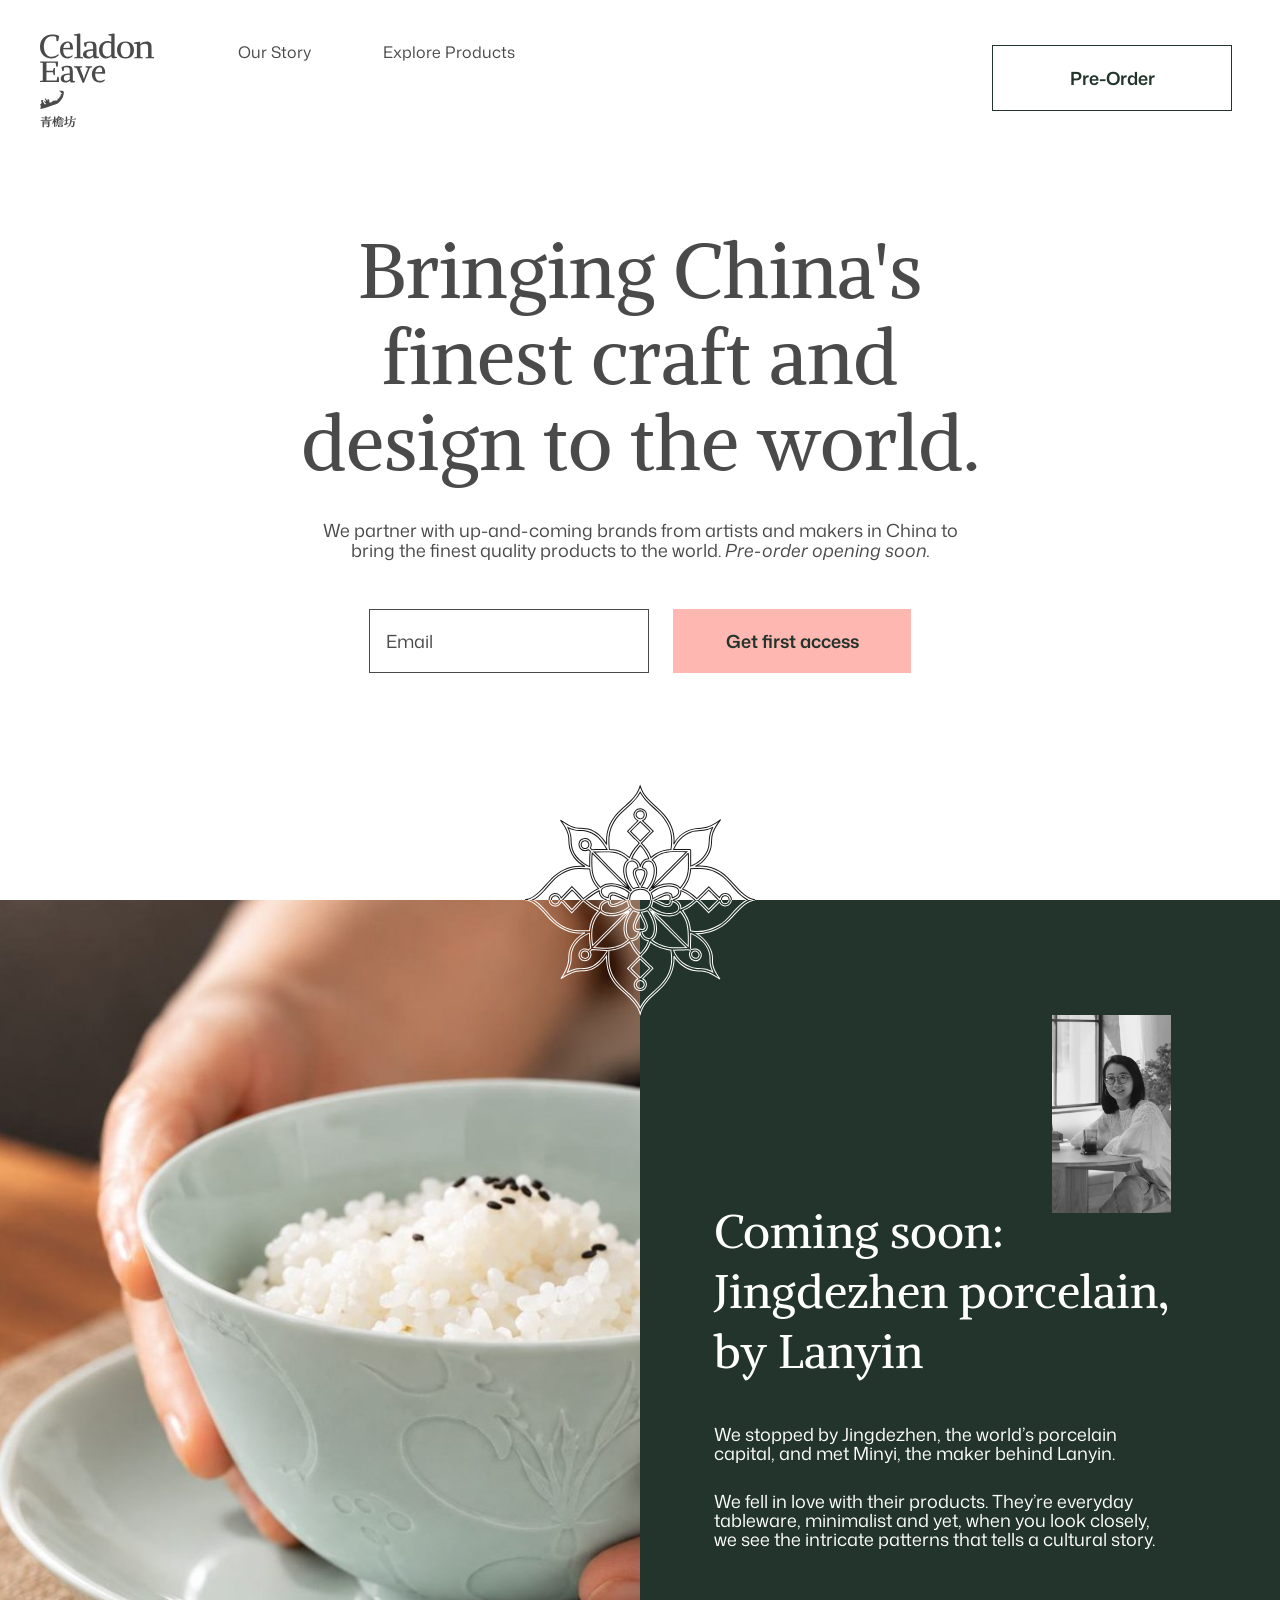
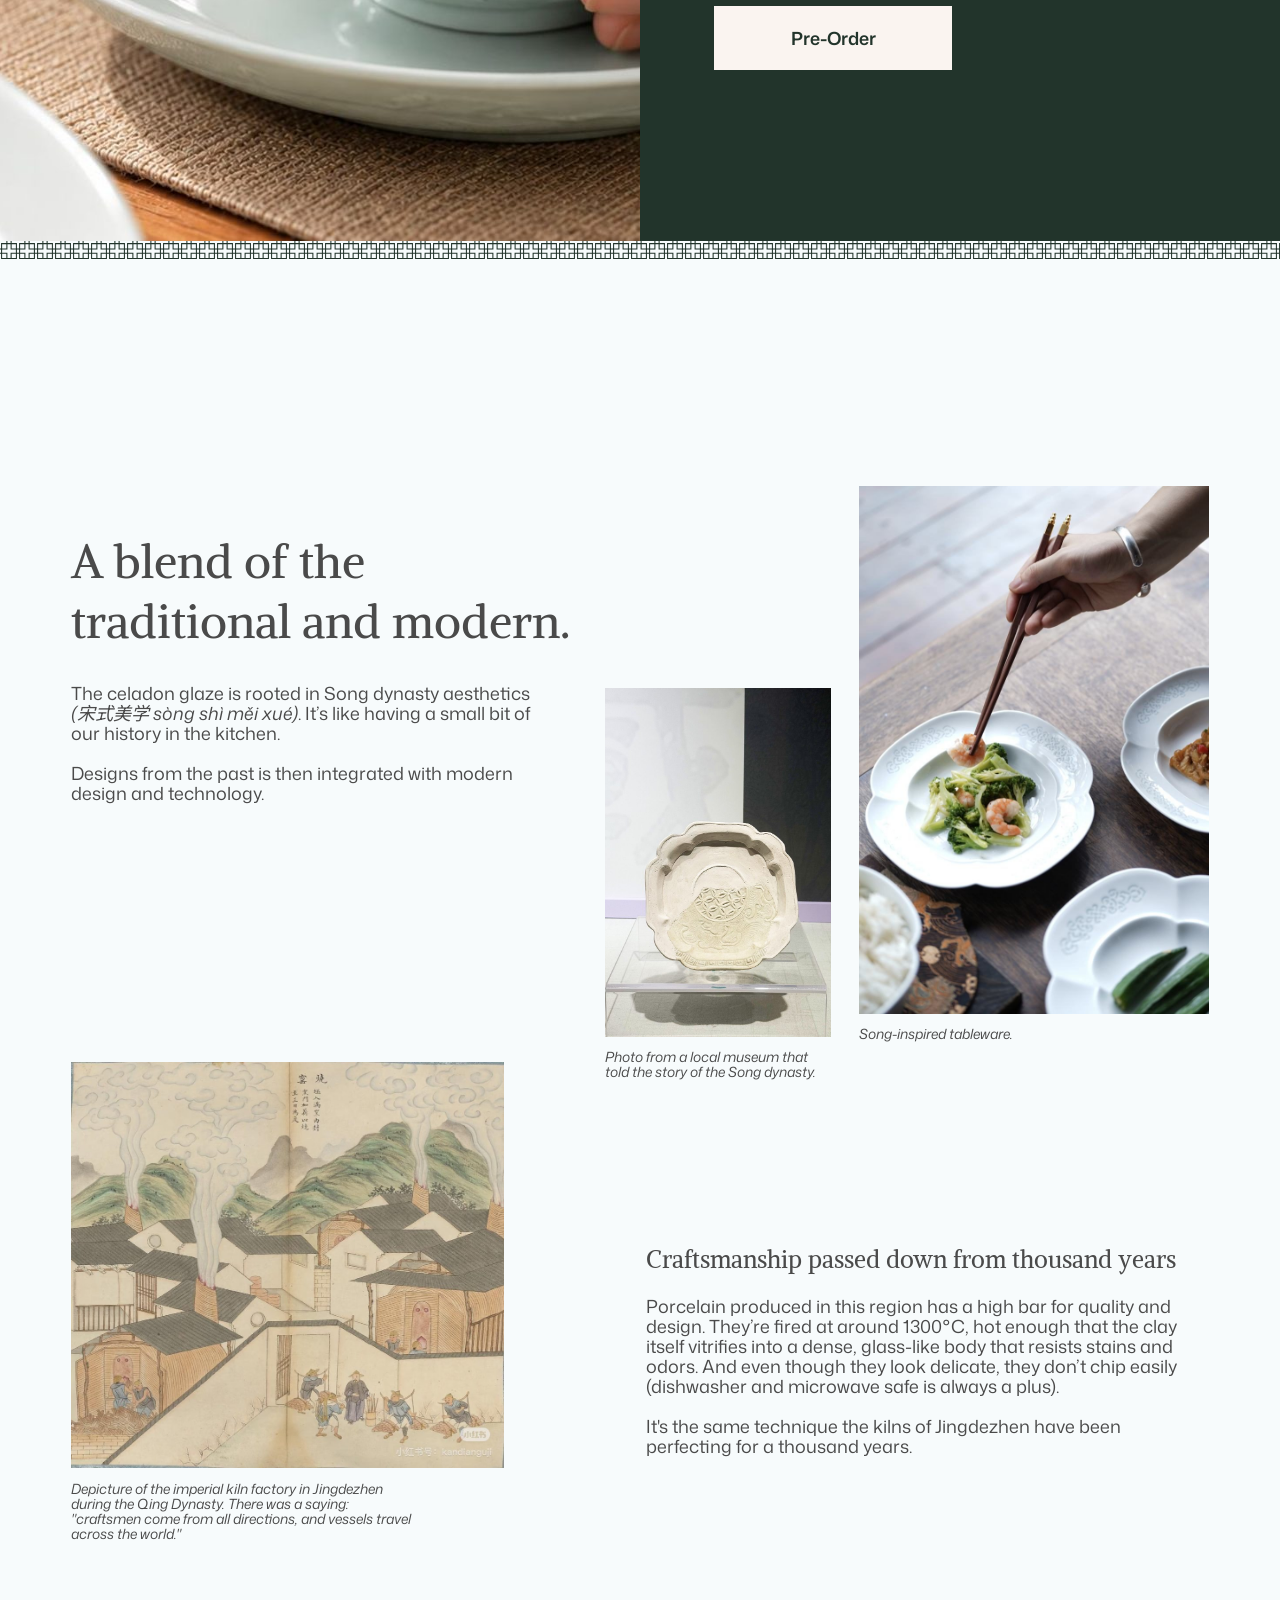
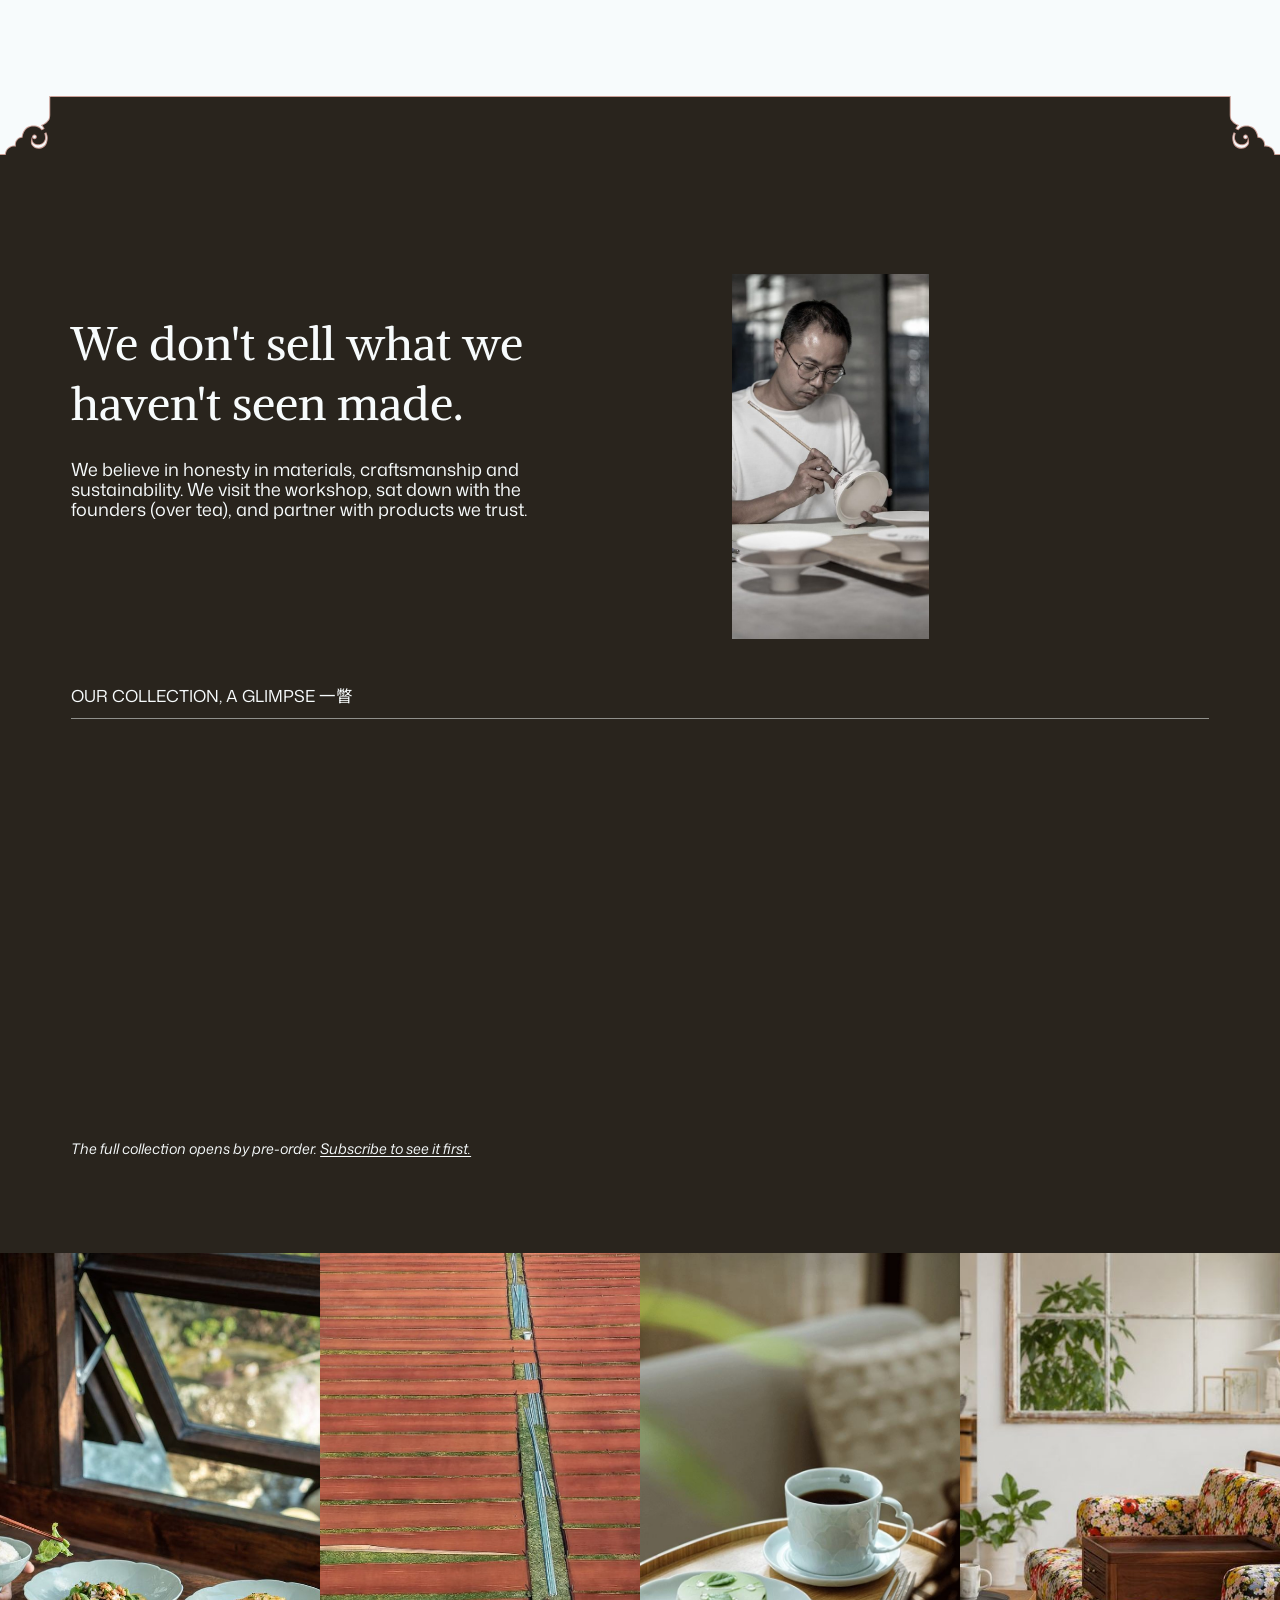
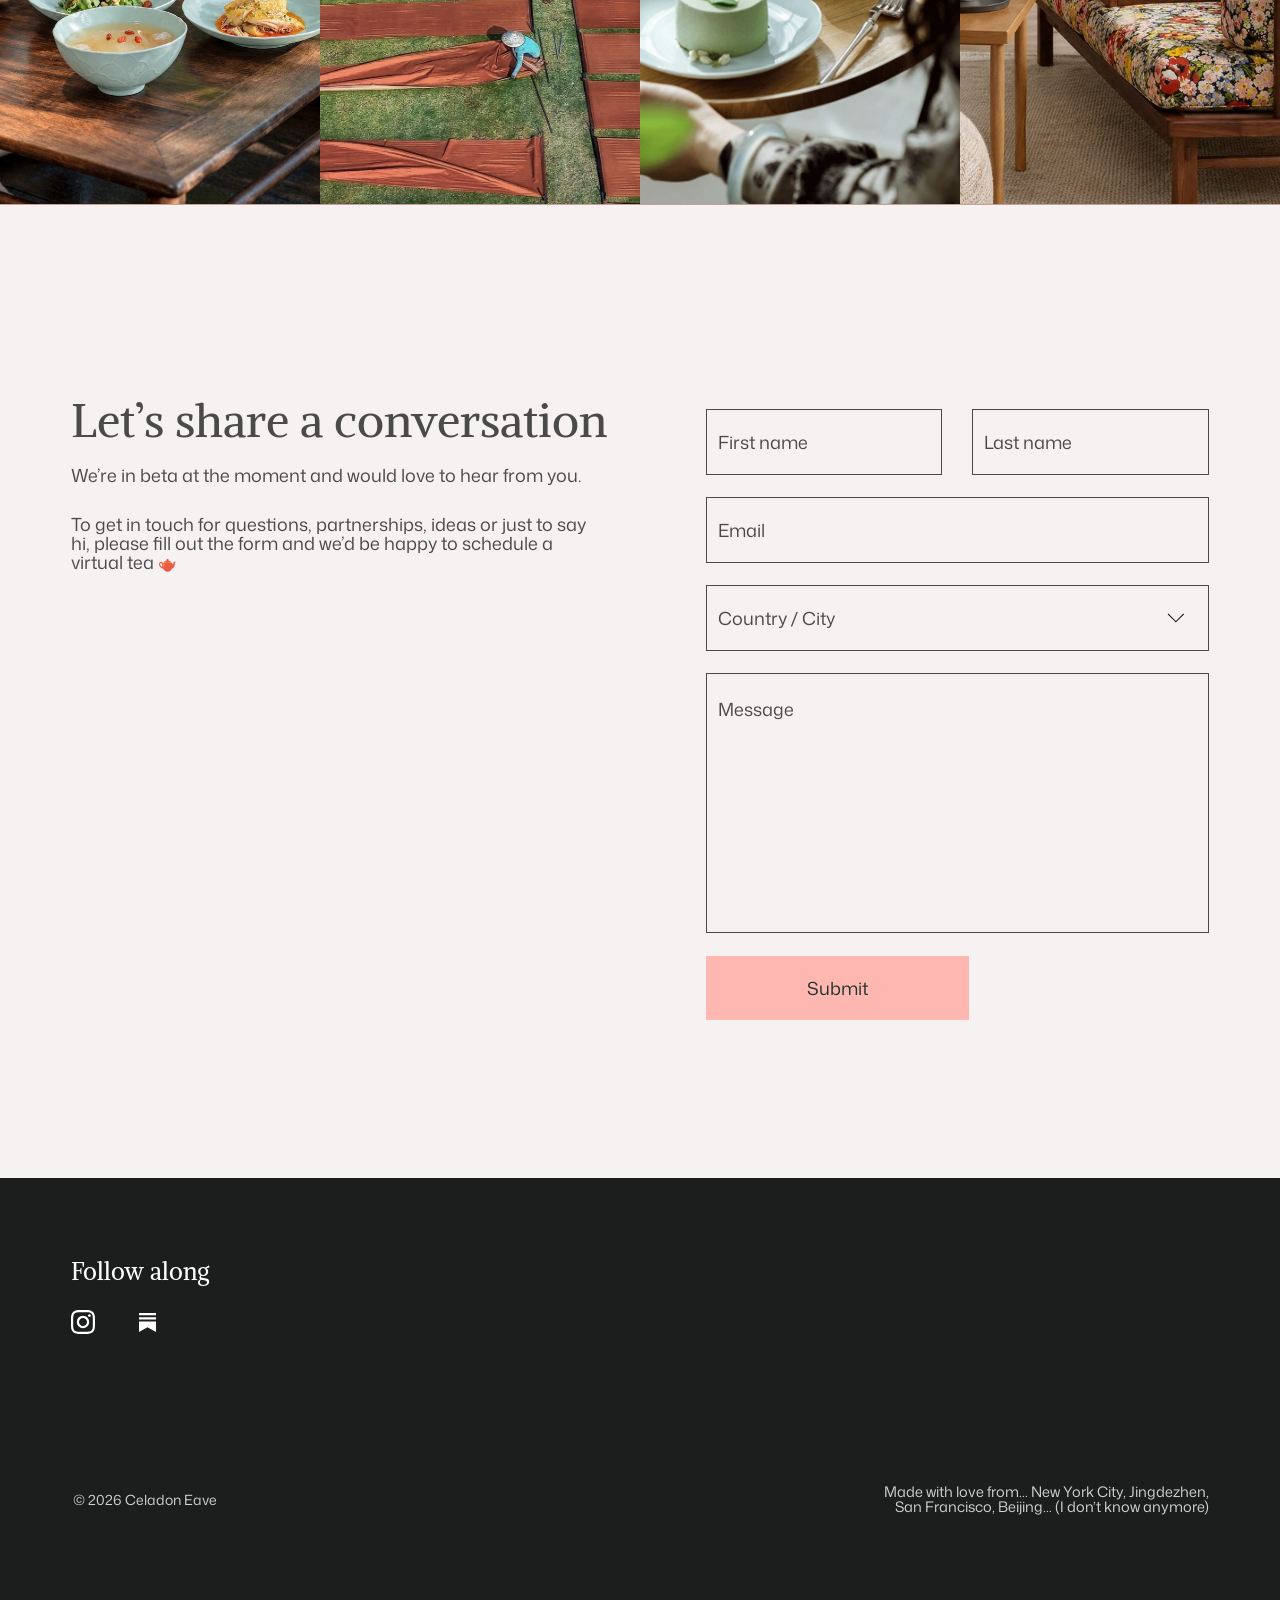
==== commit e49cdf75: "Slowly spin the lotus medallion Co-Authored-By: Claude Sonnet 5.5 <noreply@anthropic.com> Claude-Ses" ====
--- a/index.html
+++ b/index.html
@@ -49,8 +49,8 @@
   <!-- FEATURE: LANYIN -->
   <section class="feature" id="story">
     <div class="medallion" aria-hidden="true">
-      <img src="assets/medallion.svg" alt="" class="medallion-ink medallion-top" width="234" height="236">
-      <img src="assets/medallion.svg" alt="" class="medallion-ink medallion-bottom" width="234" height="236">
+      <span class="medallion-half medallion-top"><img src="assets/medallion.svg" alt="" class="medallion-spin" width="234" height="236"></span>
+      <span class="medallion-half medallion-bottom"><img src="assets/medallion.svg" alt="" class="medallion-spin" width="234" height="236"></span>
     </div>
     <div class="feature-media">
       <img src="assets/image_bowl.jpg" alt="Hands holding a celadon rice bowl with carved floral pattern, set on a matching plate" width="1440" height="1078" loading="eager">
--- a/assets/styles.css
+++ b/assets/styles.css
@@ -113,13 +113,17 @@
 
 /* ---------- Hero ---------- */
 .hero {
+  /* fills the first screen; content sits in the middle between the fixed header and the medallion */
+  min-height: 100vh; min-height: 100svh;
+  display: flex; flex-direction: column; align-items: center; justify-content: center;
   text-align: center;
-  padding: 265px var(--gutter) 217px;
+  padding: 130px var(--gutter);
 }
 .hero h1 {
   font-size: 77px; line-height: 86px;
   max-width: 720px; margin: 0 auto;
 }
+.hero h1, .hero-copy, .signup { width: 100%; }
 .hero-copy { max-width: 640px; margin: 34px auto 0; }
 .signup {
   display: flex; justify-content: center; flex-wrap: wrap; gap: 24px;
@@ -150,10 +154,16 @@
   transform: translate(-50%, -50%);
   pointer-events: none;
 }
-.medallion-ink { position: absolute; inset: 0; width: 100%; height: 100%; }
-/* the SVG draws in black; the lower half is inverted to white where it overlaps the photo and green panel */
+/* two halves: the top draws dark over white, the bottom is inverted to white over the photo and green panel.
+   The clip lives on the (still) wrapper so the seam stays horizontal while the artwork spins inside it. */
+.medallion-half { position: absolute; inset: 0; display: block; }
 .medallion-top { clip-path: inset(0 0 50% 0); opacity: .9; }
 .medallion-bottom { clip-path: inset(50% 0 0 0); filter: invert(1); }
+.medallion-spin {
+  width: 100%; height: 100%;
+  animation: medallion-spin 48s linear infinite;
+}
+@keyframes medallion-spin { to { transform: rotate(360deg); } }
 
 .feature-media { position: relative; overflow: hidden; }
 .feature-media img {
@@ -335,6 +345,7 @@
 @media (prefers-reduced-motion: reduce) {
   html { scroll-behavior: auto; }
   .site-header, .logo-svg, .logo-svg g, .site-header .btn-outline { transition: none; }
+  .medallion-spin { animation: none; }
   .reveal { opacity: 1; transform: none; transition: none; }
 }
 
@@ -387,7 +398,7 @@
   .nav-links { display: none; }
   .site-header .btn-outline { width: auto; height: 44px; margin-top: 8px; padding: 0 20px; font-size: 15px; }
 
-  .hero { padding: 156px 20px 128px; }
+  .hero { padding: 92px 20px 92px; }
   .hero h1 { font-size: clamp(38px, 10.6vw, 56px); line-height: 1.12; }
   .hero-copy { margin-top: 24px; }
   .signup { margin-top: 32px; gap: 12px; flex-direction: column; align-items: stretch; max-width: 420px; margin-inline: auto; }
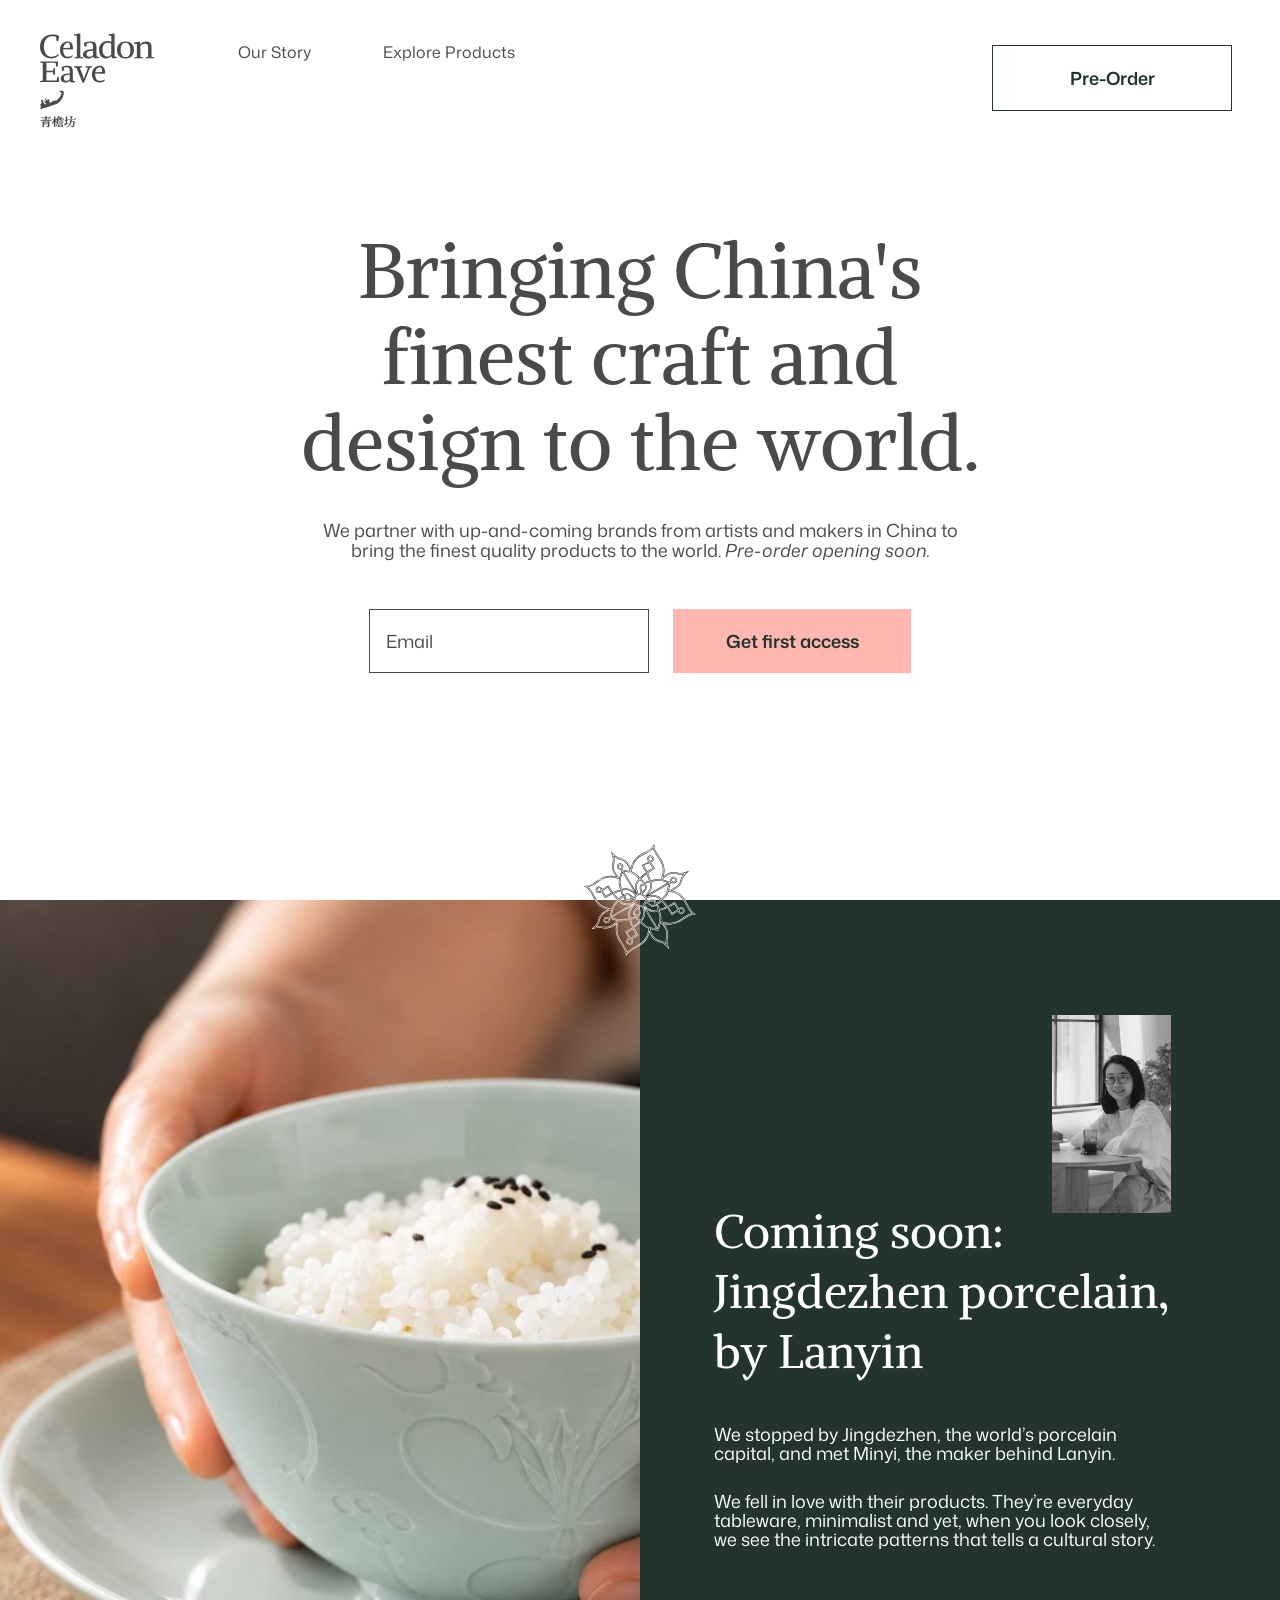
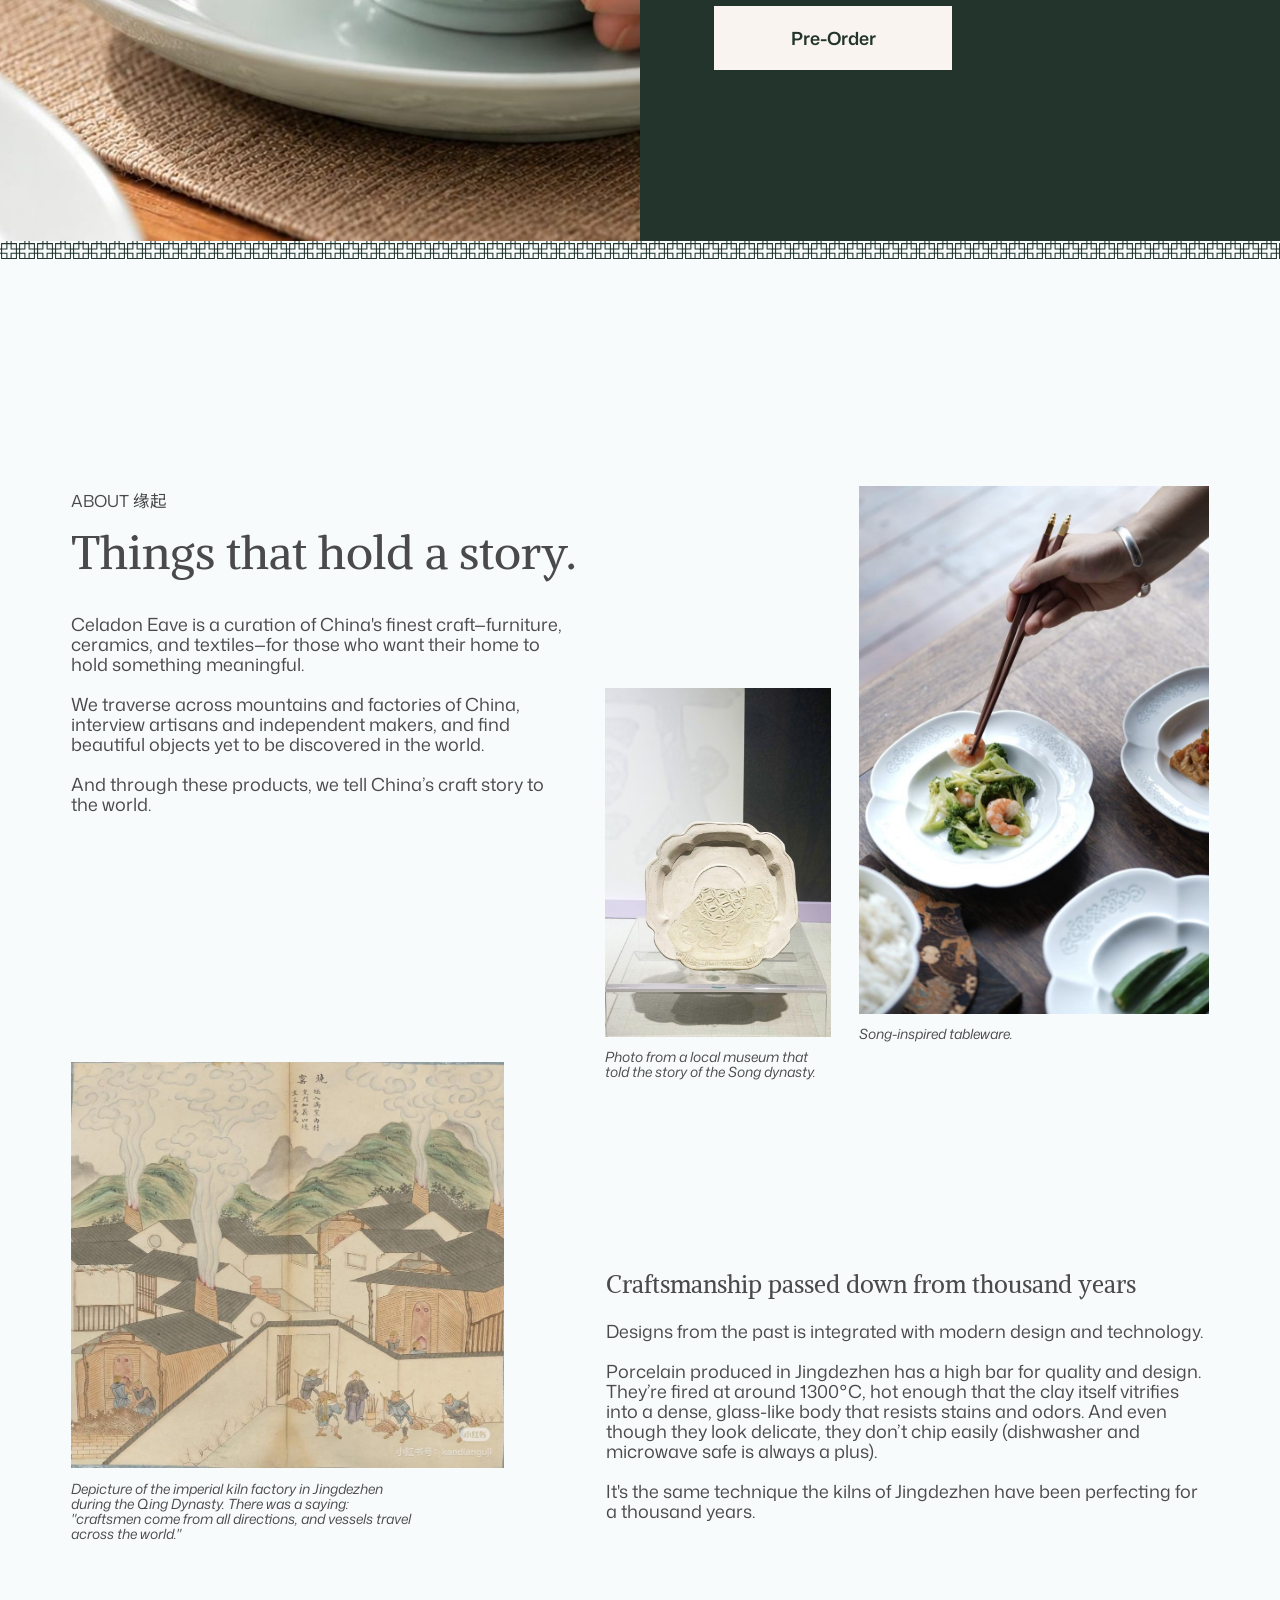
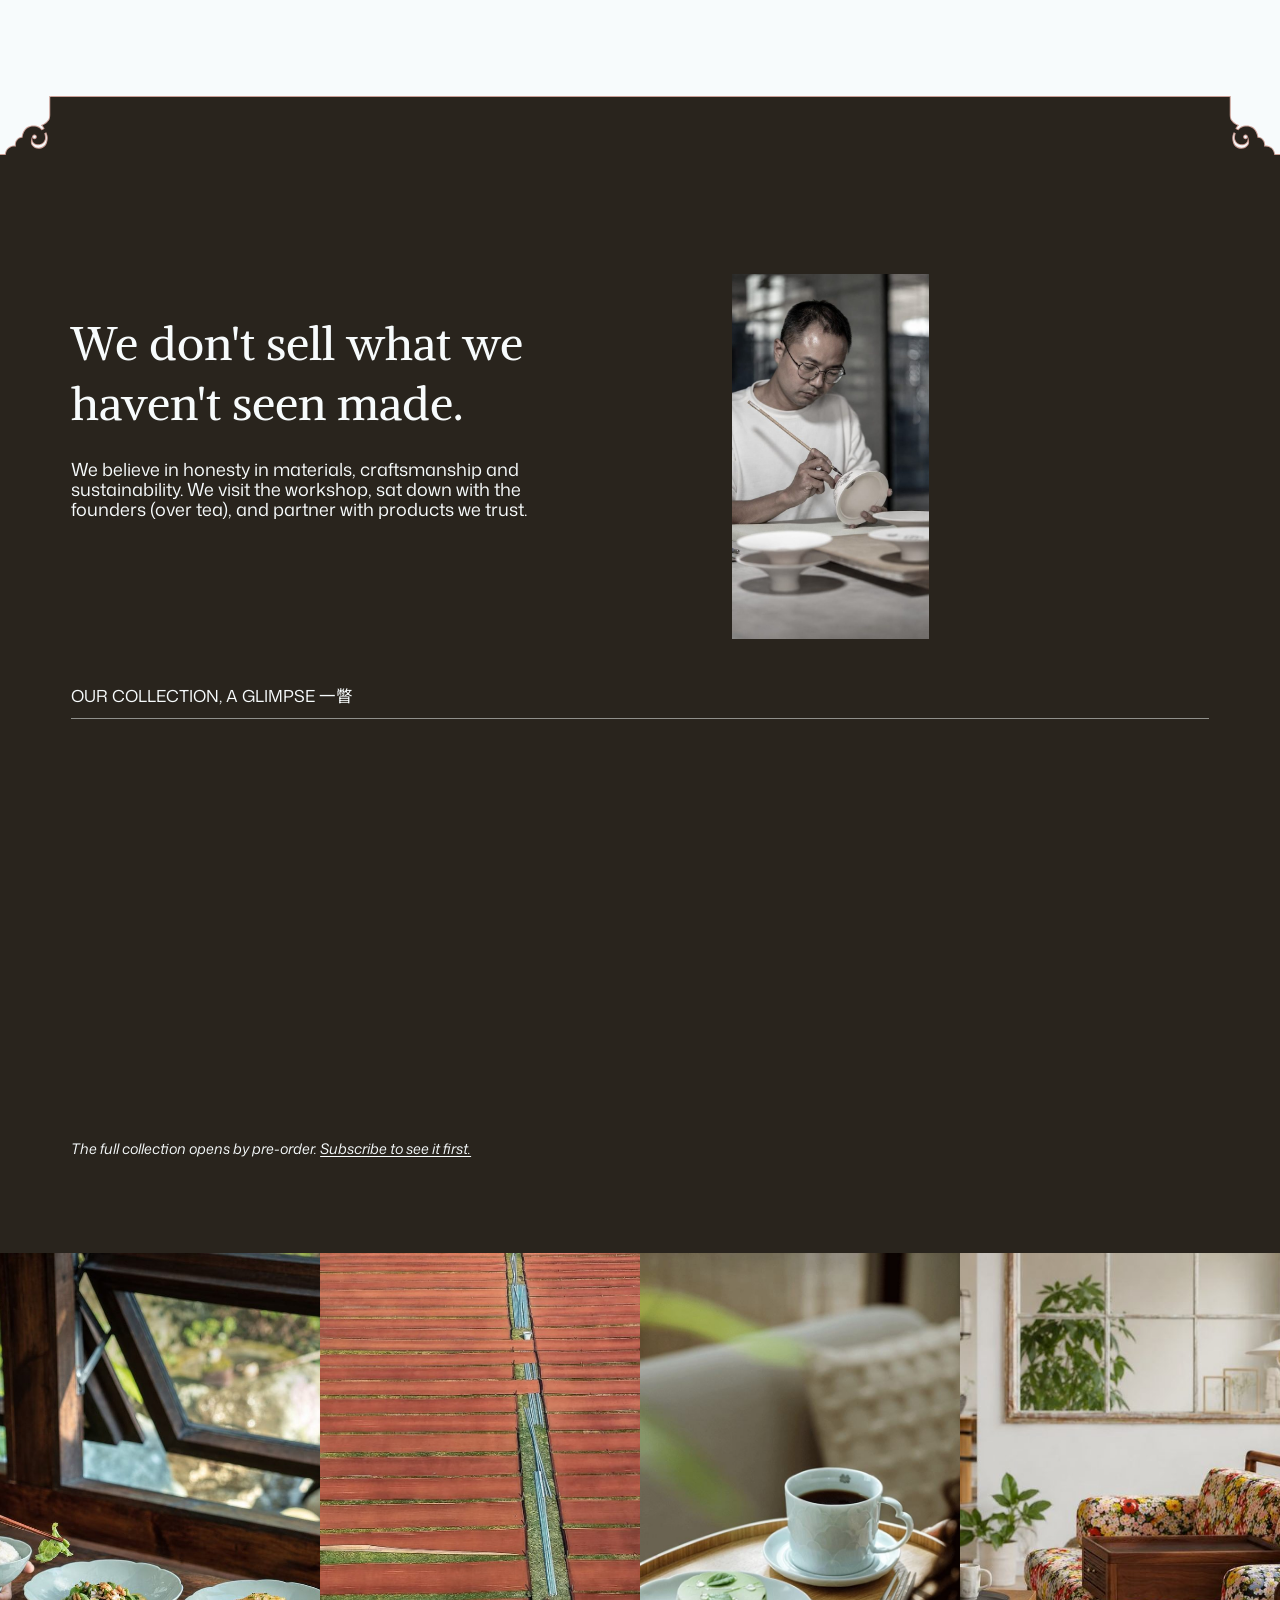
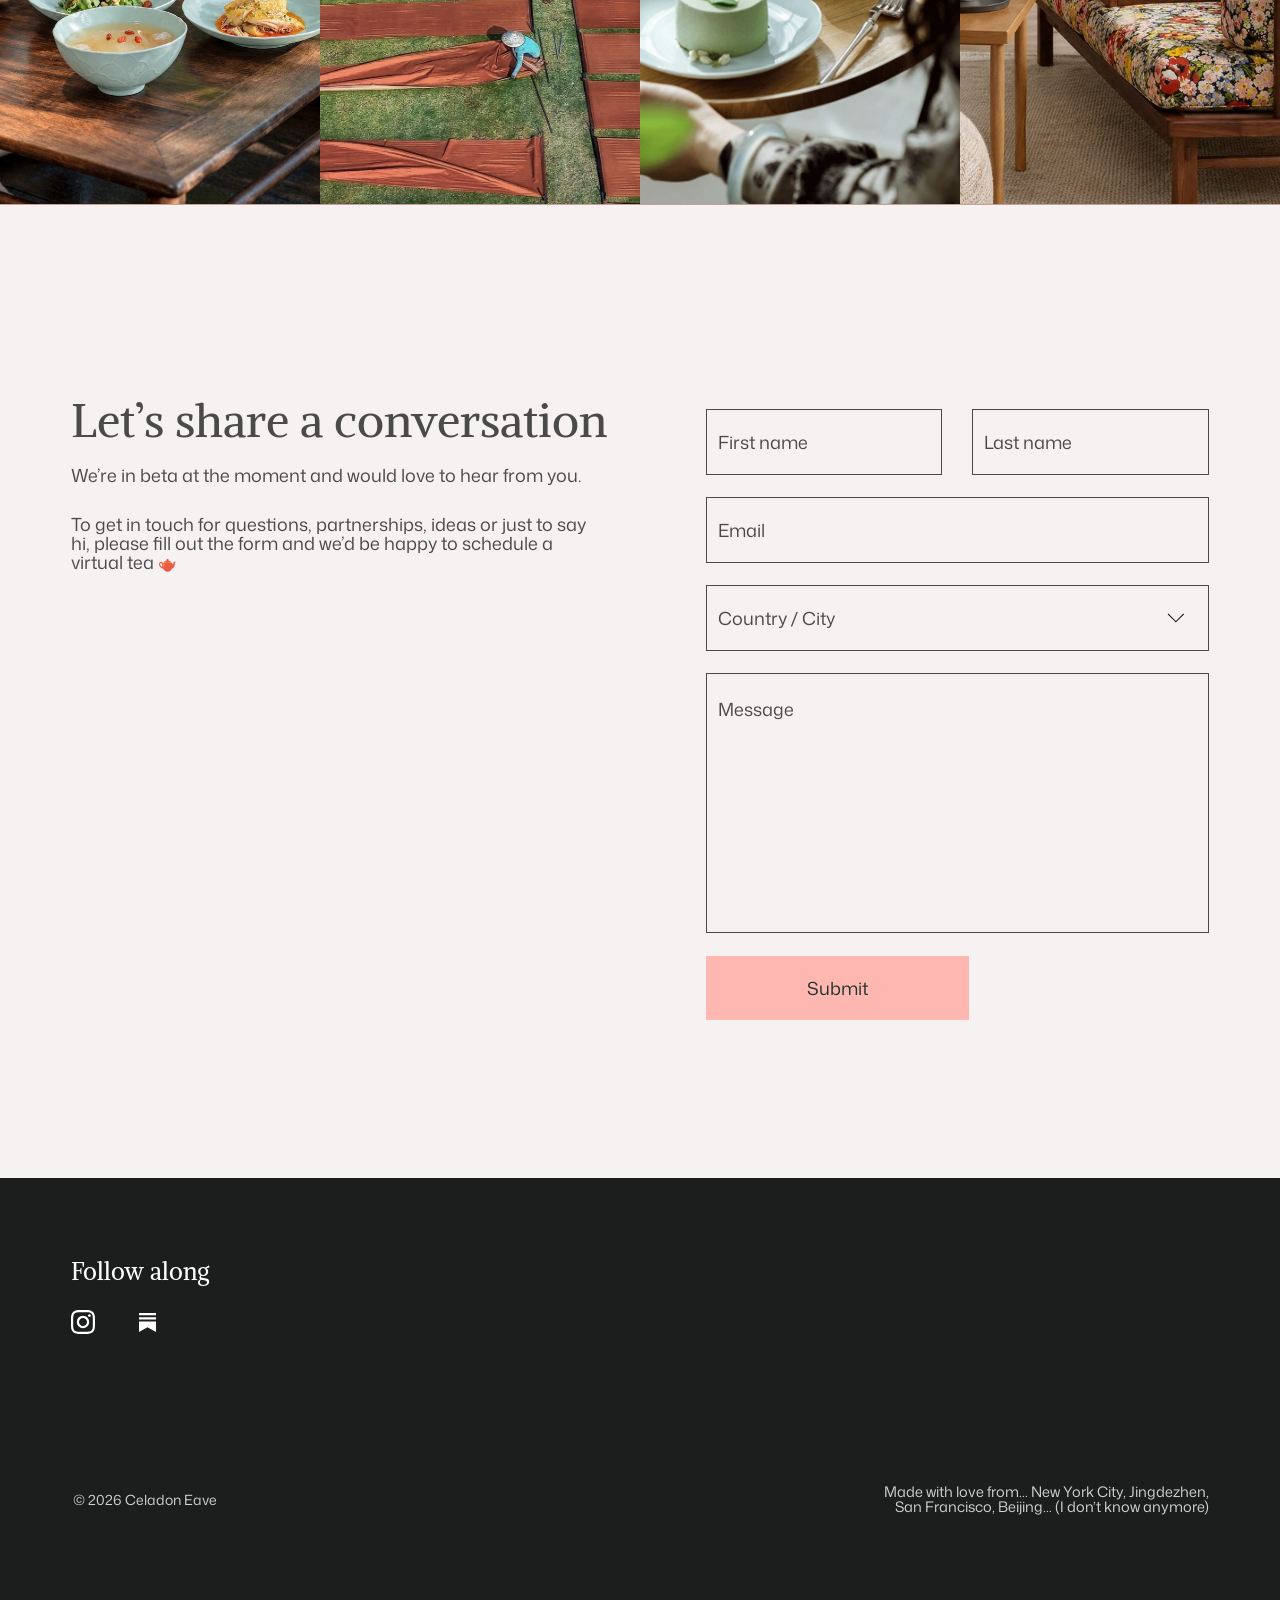
==== commit 53ed68dd: "Update story section copy and layout Co-Authored-By: Claude Sonnet 5.5 <noreply@anthropic.com> Claud" ====
--- a/index.html
+++ b/index.html
@@ -72,9 +72,11 @@
   <section class="heritage">
     <div class="container heritage-top">
       <div class="heritage-intro reveal">
-        <h2>A blend of the traditional and modern.</h2>
-        <p>The celadon glaze is rooted in Song dynasty aesthetics <em>(宋式美学 sòng shì měi xué)</em>. It’s like having a small bit of our history in the kitchen.</p>
-        <p>Designs from the past is then integrated with modern design and technology.</p>
+        <p class="kicker">About <span lang="zh">缘起</span></p>
+        <h2>Things that hold a story.</h2>
+        <p>Celadon Eave is a curation of China's finest craft—furniture, ceramics, and textiles—for those who want their home to hold something meaningful.</p>
+        <p>We traverse across mountains and factories of China, interview artisans and independent makers, and find beautiful objects yet to be discovered in the world.</p>
+        <p>And through these products, we tell China’s craft story to the world.</p>
       </div>
       <figure class="fig fig-museum reveal r1">
         <img src="assets/image_museum.jpg" alt="Song dynasty ceramic dish on display at a local museum" width="700" height="1244" loading="lazy">
@@ -93,7 +95,8 @@
       </figure>
       <div class="craft reveal r1">
         <h3>Craftsmanship passed down from thousand years</h3>
-        <p>Porcelain produced in this region has a high bar for quality and design. They’re fired at around 1300°C, hot enough that the clay itself vitrifies into a dense, glass-like body that resists stains and odors. And even though they look delicate, they don’t chip easily (dishwasher and microwave safe is always a plus).</p>
+        <p>Designs from the past is integrated with modern design and technology.</p>
+        <p>Porcelain produced in Jingdezhen has a high bar for quality and design. They’re fired at around 1300°C, hot enough that the clay itself vitrifies into a dense, glass-like body that resists stains and odors. And even though they look delicate, they don’t chip easily (dishwasher and microwave safe is always a plus).</p>
         <p>It's the same technique the kilns of Jingdezhen have been perfecting for a thousand years.</p>
       </div>
     </div>
--- a/assets/styles.css
+++ b/assets/styles.css
@@ -102,14 +102,24 @@
 .is-scrolled .site-header .btn-outline { transform: translateY(-29px); }
 :target, [id] { scroll-margin-top: 110px; }
 
+/* Desktop compact bar: slimmer, 77px (was 98px), everything scaled down together */
+@media (min-width: 761px) {
+  .is-scrolled .site-header { height: 77px; }
+  .is-scrolled .logo-svg { transform: translateY(-6.7px) scale(.786); transform-origin: 0 0; }
+  .is-scrolled .nav-links { transform: translate(-25px, -13.5px); }
+  .is-scrolled .site-header .btn-outline { transform: translateY(-32.5px); width: 190px; height: 52px; font-size: 16px; }
+  :target, [id] { scroll-margin-top: 90px; }
+}
+
 .nav-links {
   display: flex; gap: 72px;
   margin: 12px 0 0 80px;
   font-size: 16px; line-height: 20px;
 }
+.nav-links { transition: transform .4s ease; }
 .nav-links a { text-decoration: none; transition: color .2s ease; }
 .nav-links a:hover { color: var(--green); text-decoration: underline; text-underline-offset: 4px; }
-.site-header .btn-outline { margin: 15px 0 0 auto; transition: transform .4s ease, background-color .2s ease, color .2s ease; }
+.site-header .btn-outline { margin: 15px 0 0 auto; transition: transform .4s ease, width .4s ease, height .4s ease, font-size .4s ease, background-color .2s ease, color .2s ease; }
 
 /* ---------- Hero ---------- */
 .hero {
@@ -150,7 +160,7 @@
 .medallion {
   position: absolute; z-index: 2;
   left: 50%; top: 0;
-  width: 232px; height: 234px;
+  width: 116px; height: 117px;
   transform: translate(-50%, -50%);
   pointer-events: none;
 }
@@ -159,11 +169,11 @@
 .medallion-half { position: absolute; inset: 0; display: block; }
 .medallion-top { clip-path: inset(0 0 50% 0); opacity: .9; }
 .medallion-bottom { clip-path: inset(50% 0 0 0); filter: invert(1); }
+/* rotation is driven by scroll position (see main.js) through --spin */
 .medallion-spin {
   width: 100%; height: 100%;
-  animation: medallion-spin 48s linear infinite;
-}
-@keyframes medallion-spin { to { transform: rotate(360deg); } }
+  transform: rotate(var(--spin, 0deg));
+}
 
 .feature-media { position: relative; overflow: hidden; }
 .feature-media img {
@@ -199,8 +209,9 @@
   column-gap: 28px;
   align-items: start;
 }
-.heritage-intro { padding-top: 46px; }
-.heritage-intro p { max-width: 480px; }
+.heritage-intro { padding-top: 4px; }
+.heritage-intro p { max-width: 508px; }
+.kicker { font-size: 16.5px; line-height: 20px; text-transform: uppercase; margin-bottom: 12px; }
 .heritage-intro h2 { line-height: 60px; }
 .heritage-intro h2 + p { margin-top: 31px; }
 .heritage-intro p + p { margin-top: 20px; }
@@ -224,7 +235,7 @@
 .fig-kiln { max-width: 433px; }
 .fig-kiln img { aspect-ratio: 433 / 406; }
 .fig-kiln figcaption { max-width: 340px; margin-top: 13px; }
-.craft { padding: 182px 0 0 40px; max-width: 580px; }
+.craft { padding: 207px 0 0; max-width: 600px; }
 .craft h3 { font-family: var(--font-head); font-size: 24px; line-height: 30px; }
 .craft p:first-of-type { margin-top: 22px; }
 .craft p + p { margin-top: 20px; }
@@ -345,7 +356,6 @@
 @media (prefers-reduced-motion: reduce) {
   html { scroll-behavior: auto; }
   .site-header, .logo-svg, .logo-svg g, .site-header .btn-outline { transition: none; }
-  .medallion-spin { animation: none; }
   .reveal { opacity: 1; transform: none; transition: none; }
 }
 
@@ -404,7 +414,7 @@
   .signup { margin-top: 32px; gap: 12px; flex-direction: column; align-items: stretch; max-width: 420px; margin-inline: auto; }
   .signup input, .signup .btn { width: 100%; height: 56px; }
 
-  .medallion { width: 150px; height: 151px; }
+  .medallion { width: 75px; height: 76px; }
   .feature { grid-template-columns: 1fr; }
   .feature-media { aspect-ratio: 4 / 5; }
   .feature-body { padding: 48px 20px 64px; }
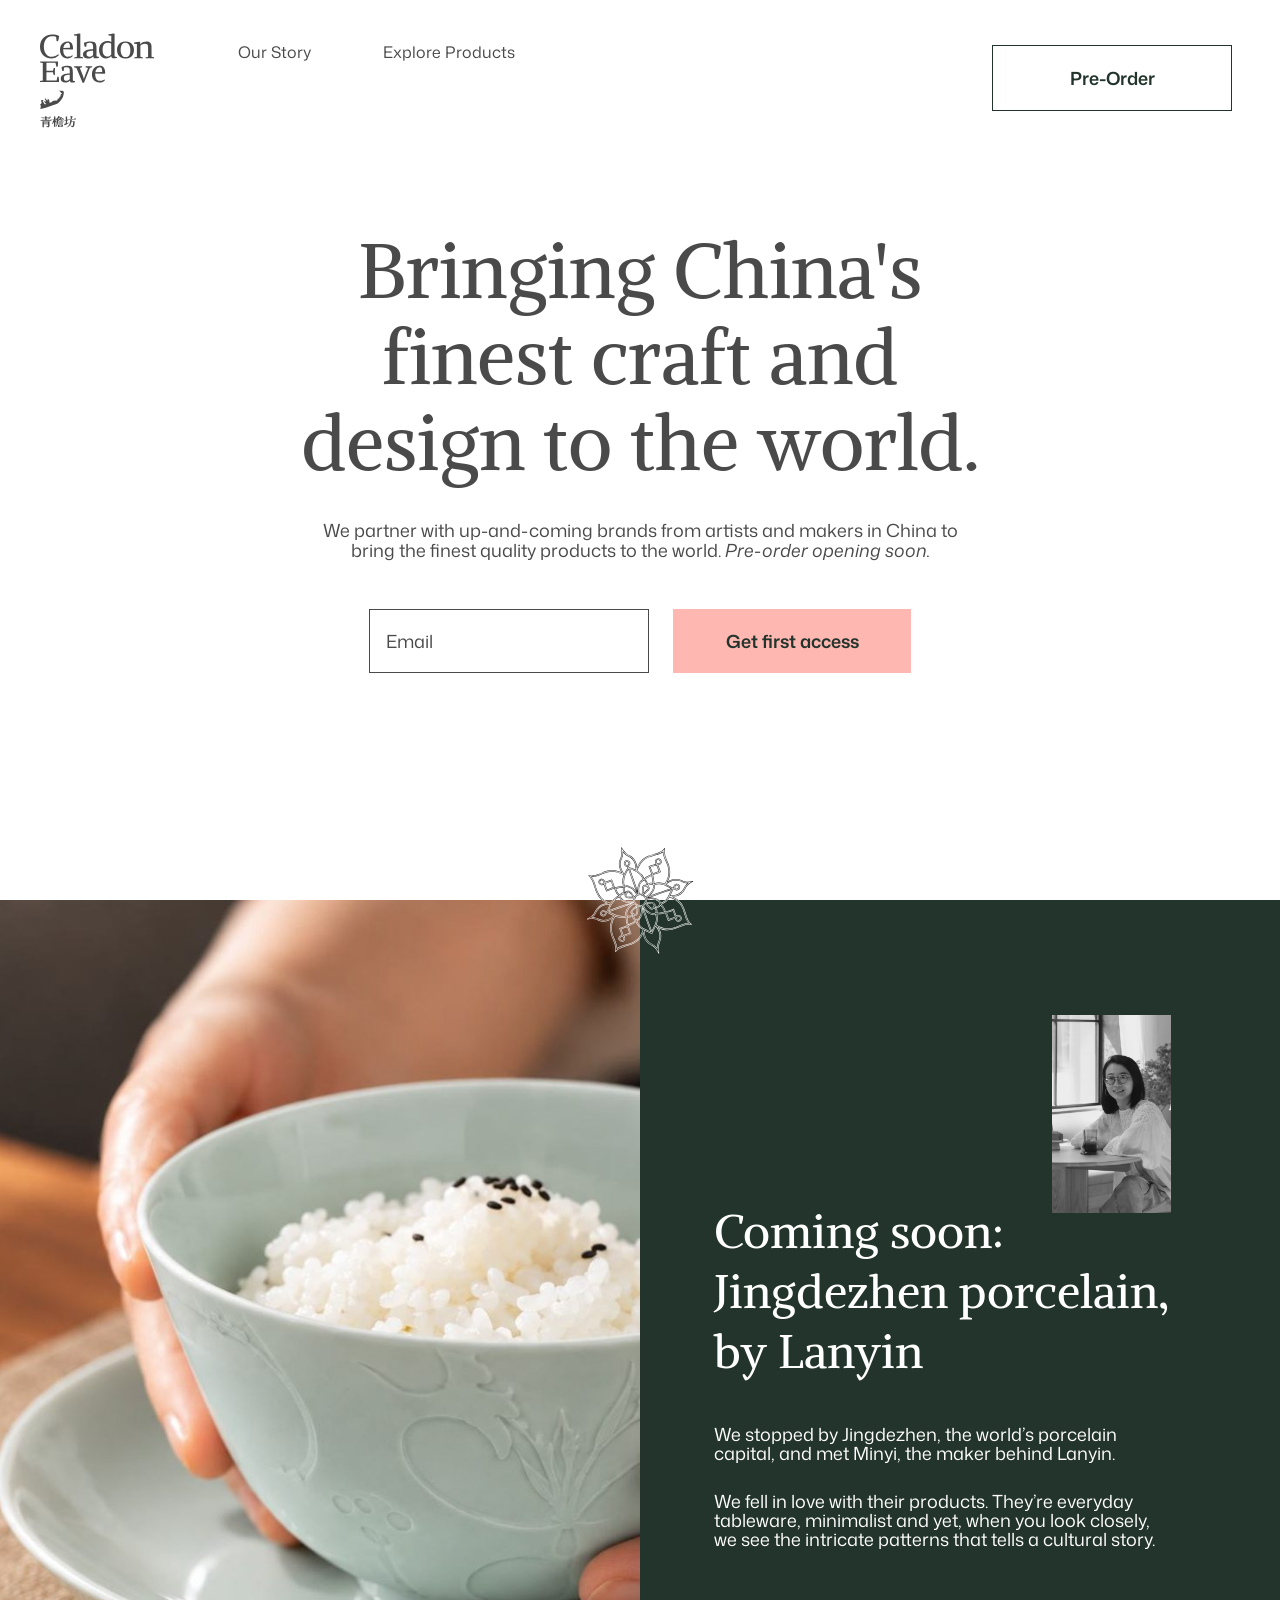
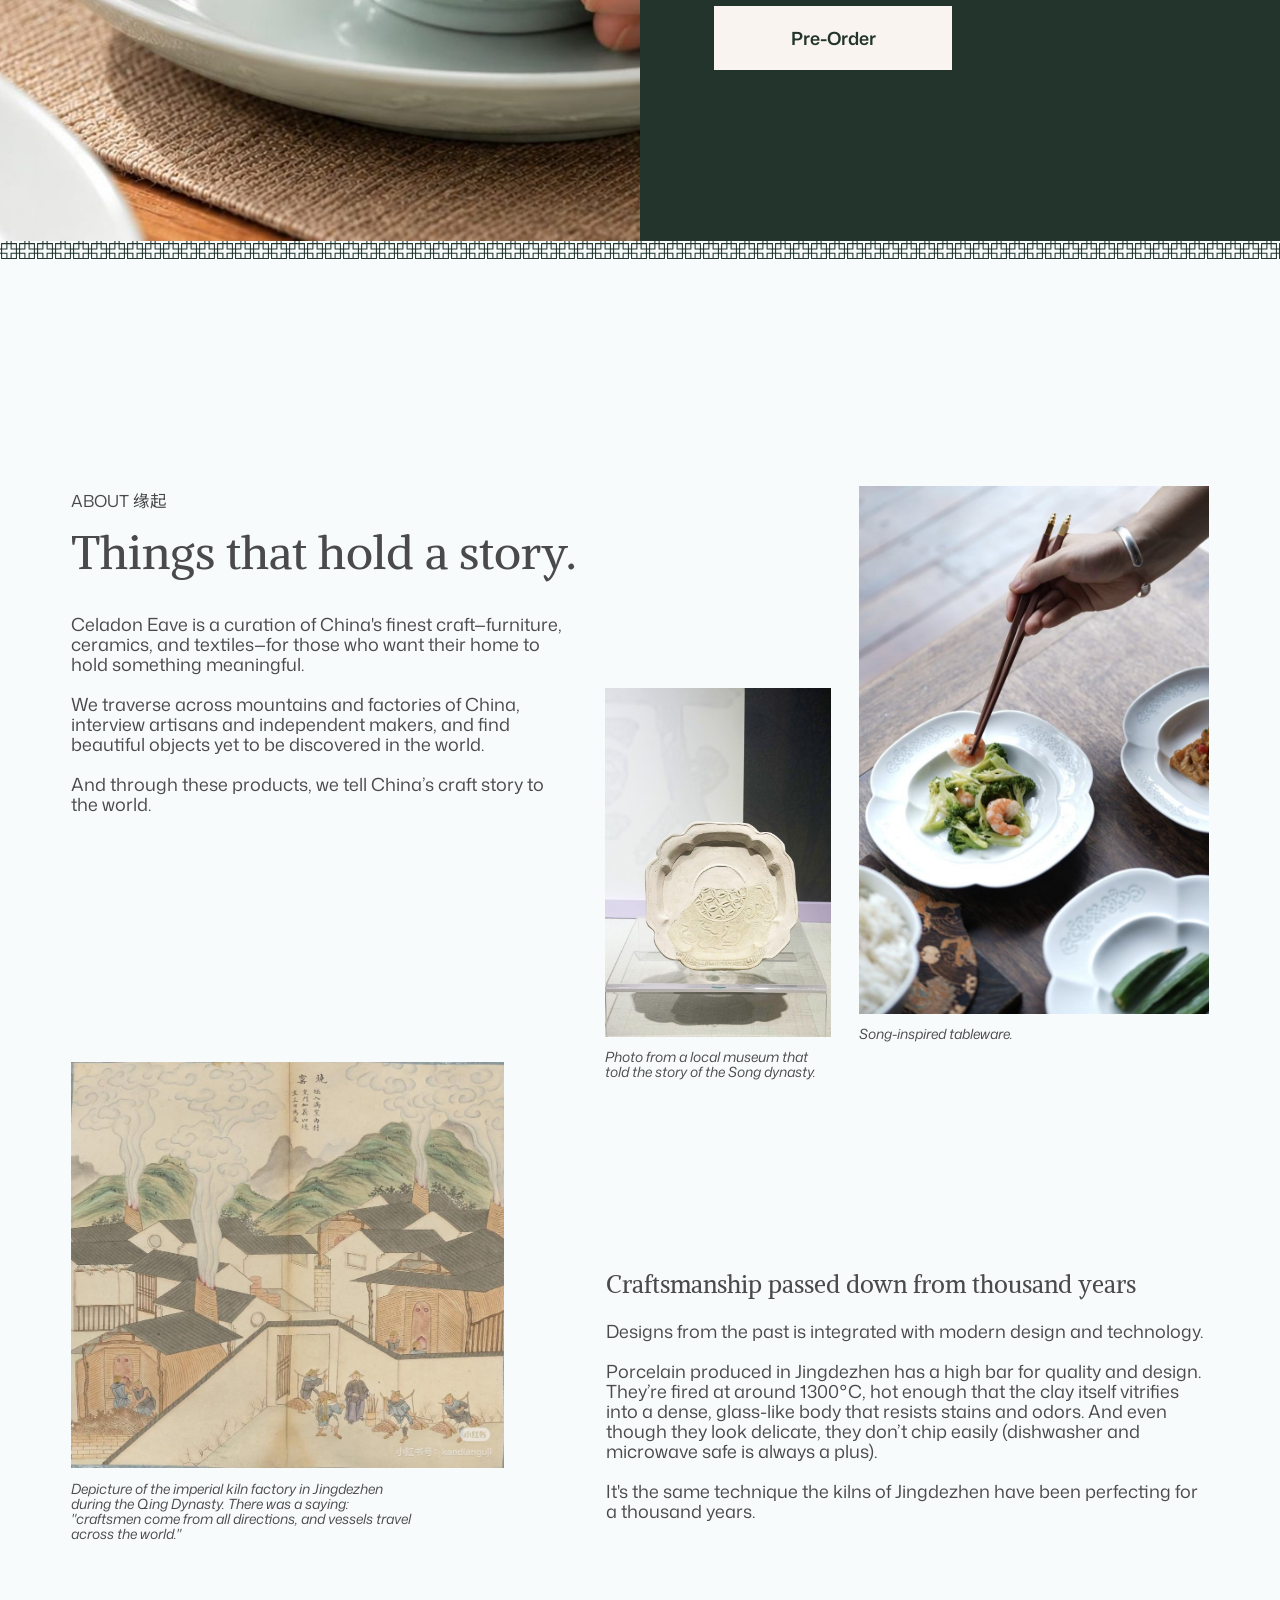
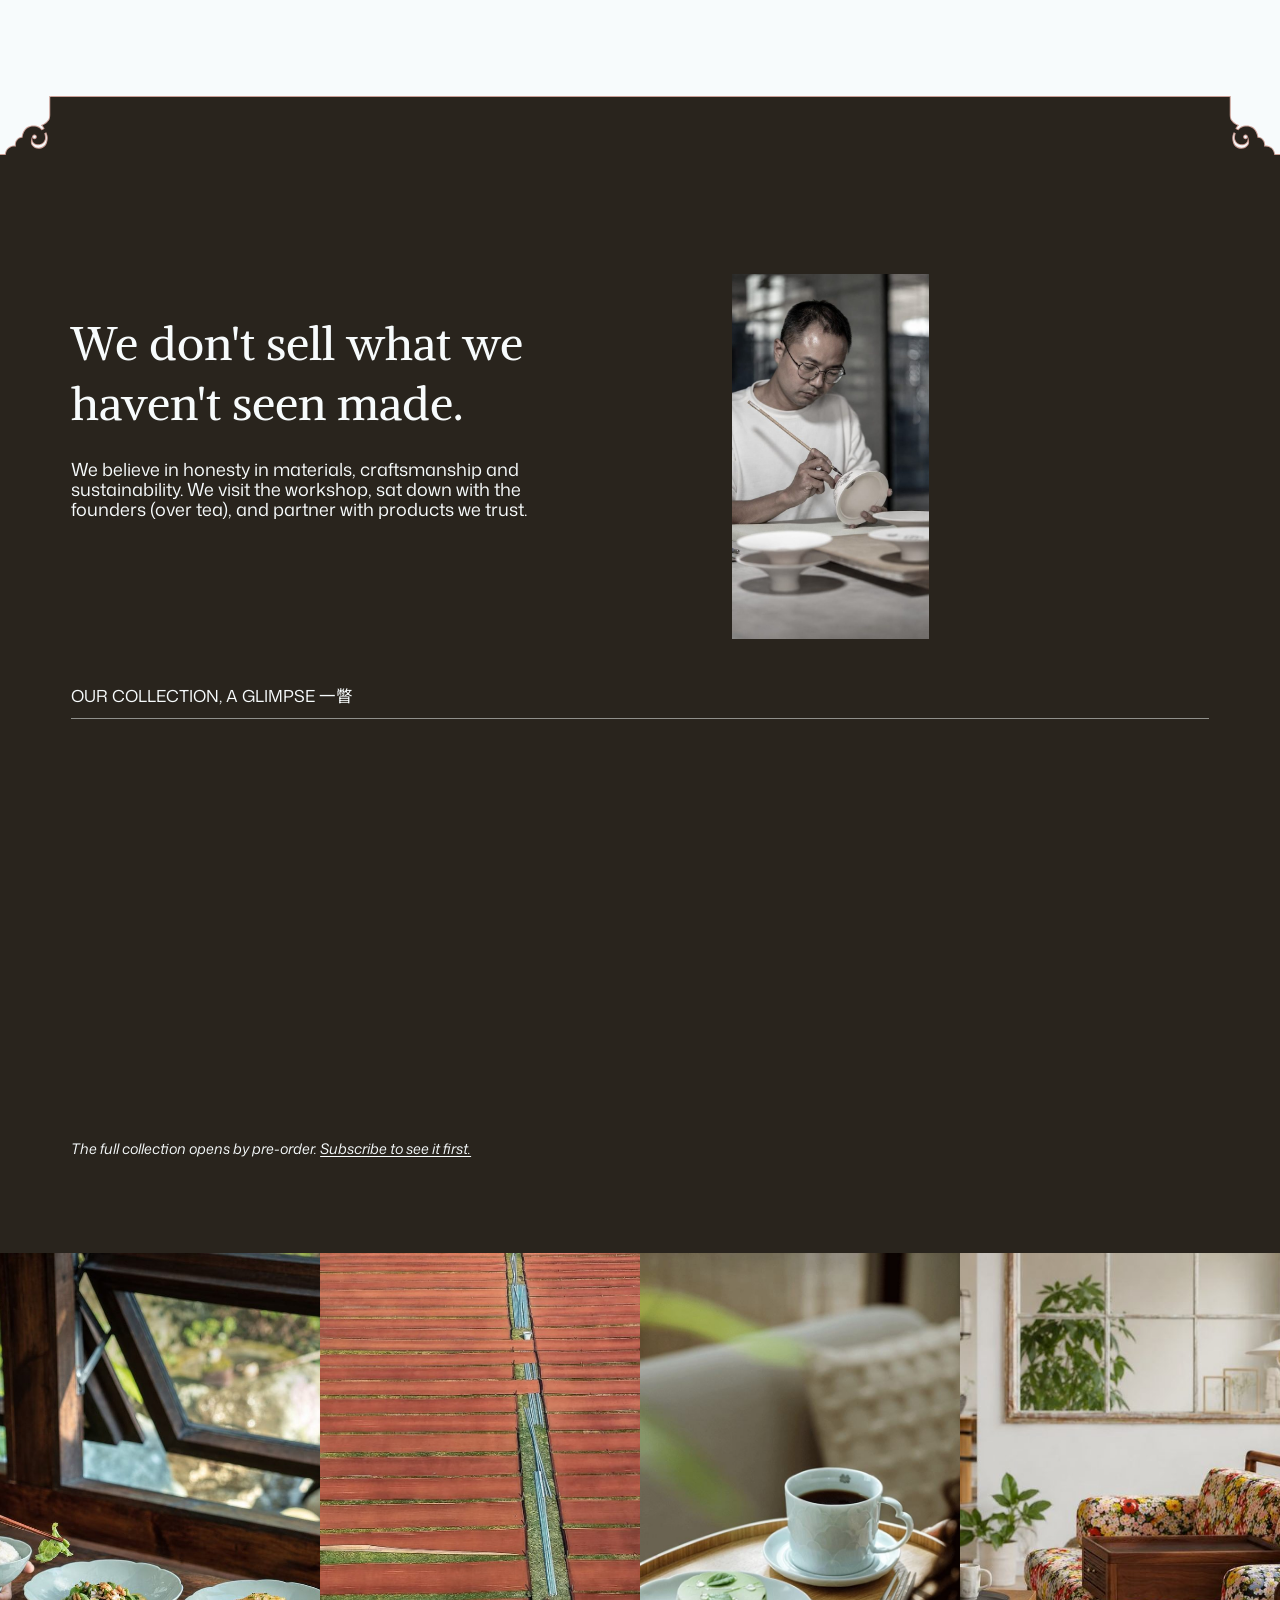
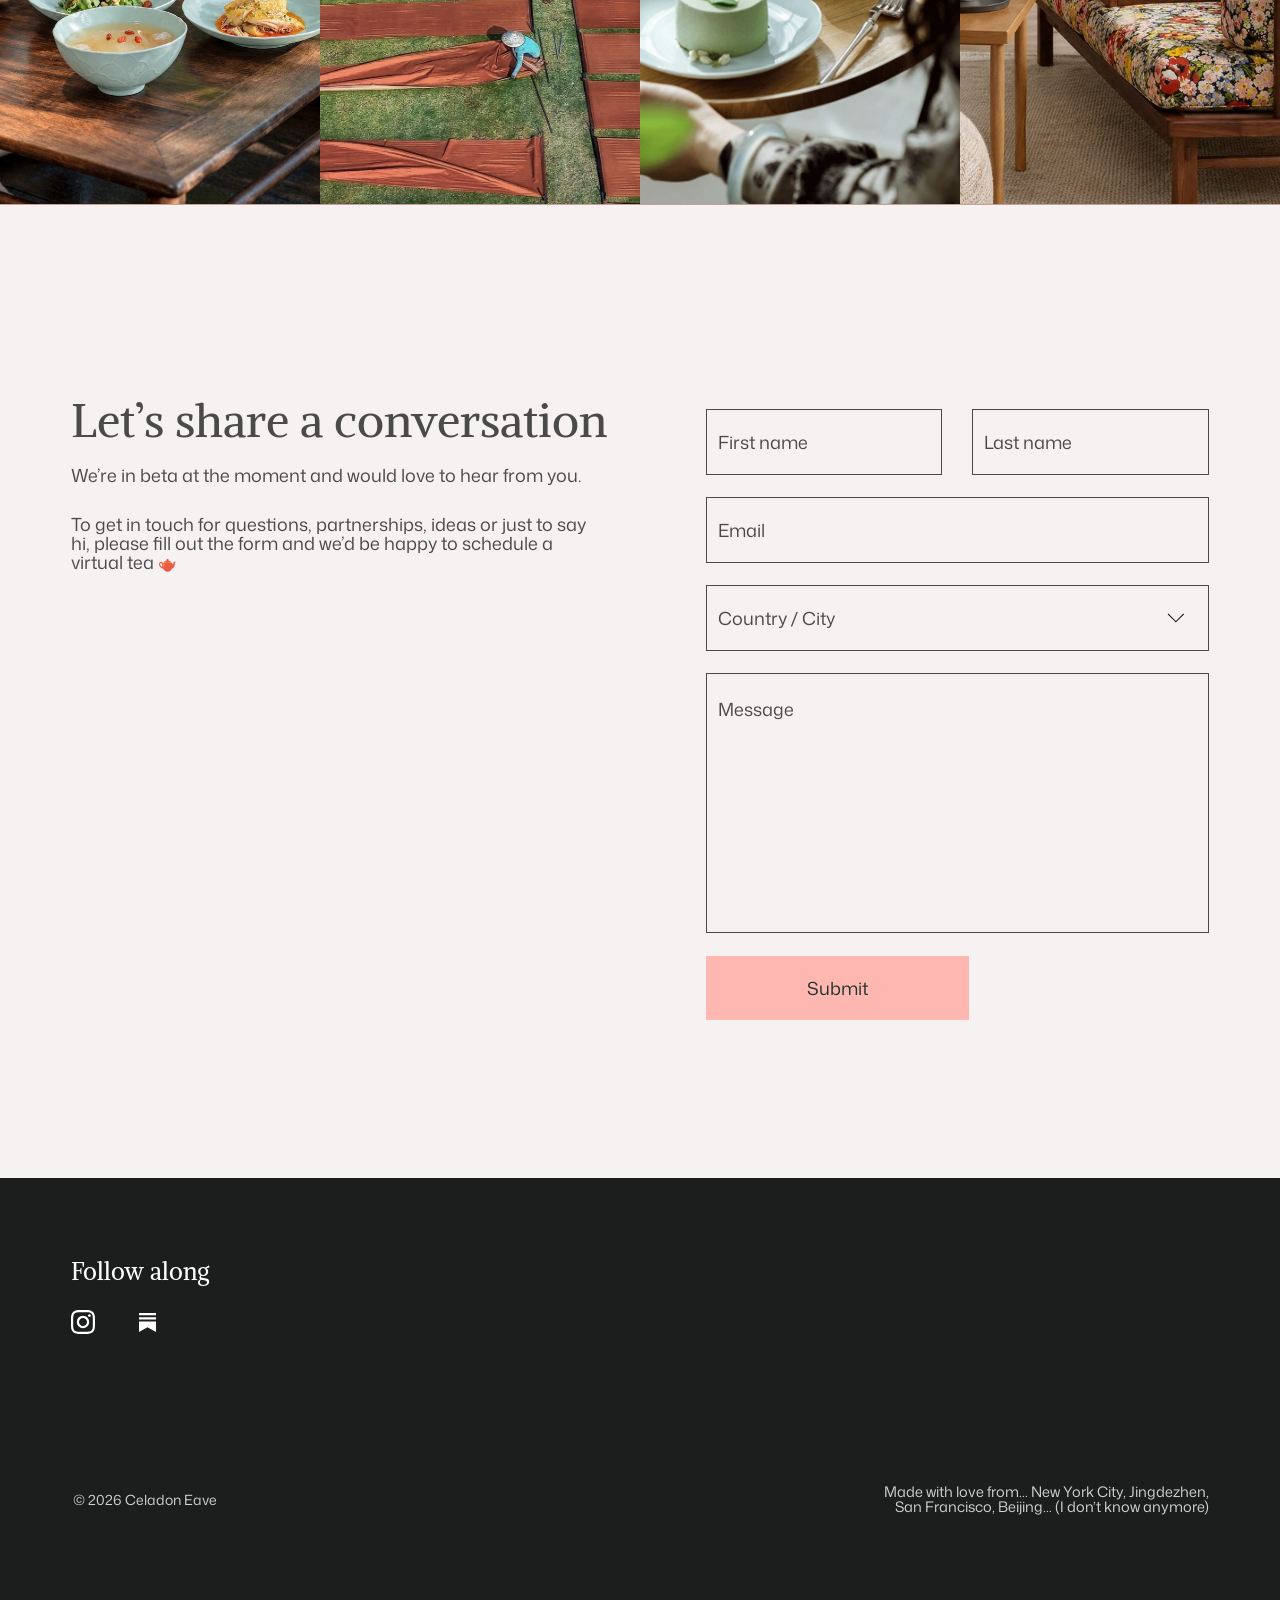
==== commit ffb929b8: "Send form submissions to a Google Sheet via Apps Script Co-Authored-By: Claude Sonnet 5.5 <noreply@a" ====
--- a/index.html
+++ b/index.html
@@ -38,7 +38,8 @@
   <section class="hero">
     <h1 class="reveal">Bringing China's finest craft and design to the world.</h1>
     <p class="hero-copy reveal r1">We partner with up-and-coming brands from artists and makers in China to bring the finest quality products to the world. <em>Pre-order opening soon.</em></p>
-    <form class="signup reveal r2" id="signup" data-success="Thank you. You'll be the first to know when pre-orders open.">
+    <form class="signup reveal r2" id="signup" data-form="signups" data-success="Thank you. You'll be the first to know when pre-orders open.">
+      <input class="hp" type="text" name="website" tabindex="-1" autocomplete="off" aria-hidden="true">
       <label class="sr-only" for="signup-email">Email</label>
       <input type="email" id="signup-email" name="email" placeholder="Email" autocomplete="email" required>
       <button type="submit" class="btn btn-pink">Get first access</button>
@@ -147,8 +148,9 @@
         <p>We’re in beta at the moment and would love to hear from you.</p>
         <p>To get in touch for questions, partnerships, ideas or just to say hi, please fill out the form and we’d be happy to schedule a virtual tea <span class="emoji">🫖</span></p>
       </div>
-      <form class="contact-form reveal r1" data-success="Thank you for the note. We'll write back soon.">
+      <form class="contact-form reveal r1" data-form="contact" data-success="Thank you for the note. We'll write back soon.">
         <div class="field-row">
+          <input class="hp" type="text" name="website" tabindex="-1" autocomplete="off" aria-hidden="true">
           <label class="sr-only" for="cf-first">First name</label>
           <input id="cf-first" name="first_name" type="text" placeholder="First name" autocomplete="given-name" required>
           <label class="sr-only" for="cf-last">Last name</label>
--- a/assets/styles.css
+++ b/assets/styles.css
@@ -4,6 +4,7 @@
 :root {
   --ink: #4A4A4A;
   --green: #22342B;
+  --sage: #8DA698;          /* form focus */
   --white: #FFFFFF;
   --mist: #F7FBFC;          /* heritage section + light text on dark */
   --brown: #29241D;         /* collection section */
@@ -76,8 +77,14 @@
 .btn-pink:hover { background: #FFA6A0; }
 .btn-cream { width: 238px; font-weight: 600; background: var(--cream); }
 .btn-cream:hover { background: var(--white); }
-.btn:focus-visible, input:focus-visible, select:focus-visible, textarea:focus-visible, a:focus-visible {
+.btn:focus-visible, a:focus-visible {
   outline: 2px solid var(--green); outline-offset: 2px;
+}
+/* Form fields: no second outline, just the single border turning to green */
+input:focus, select:focus, textarea:focus {
+  outline: none; border-color: var(--sage);
+  box-shadow: inset 0 0 0 1px var(--sage); /* thickens the one border to 2px, no layout shift */
+  background-color: #fff;
 }
 
 /* ---------- Header ---------- */
@@ -465,3 +472,6 @@
   .footer-bottom span:last-child { text-align: left; }
   .footer-bottom br { display: none; }
 }
+
+/* Spam trap: hidden from people, bots fill it in */
+.hp { position: absolute; left: -9999px; width: 1px; height: 1px; opacity: 0; }
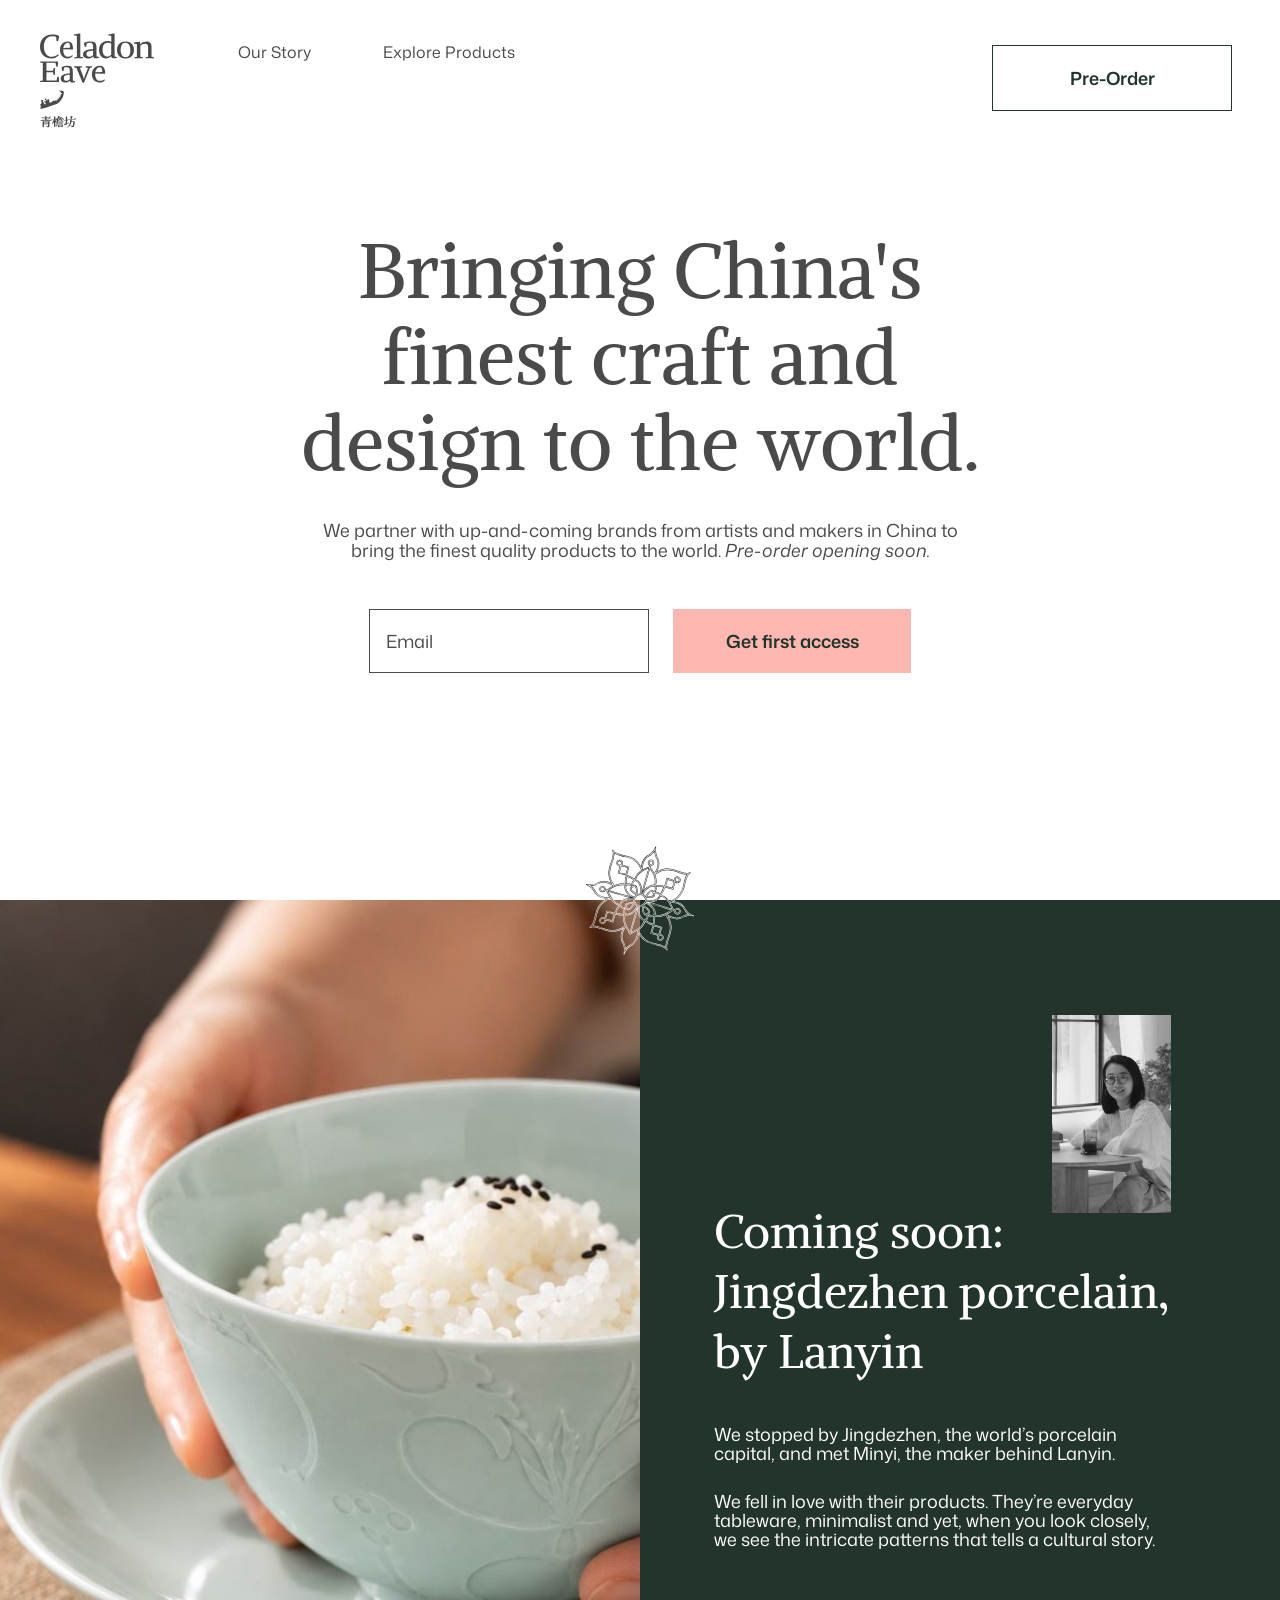
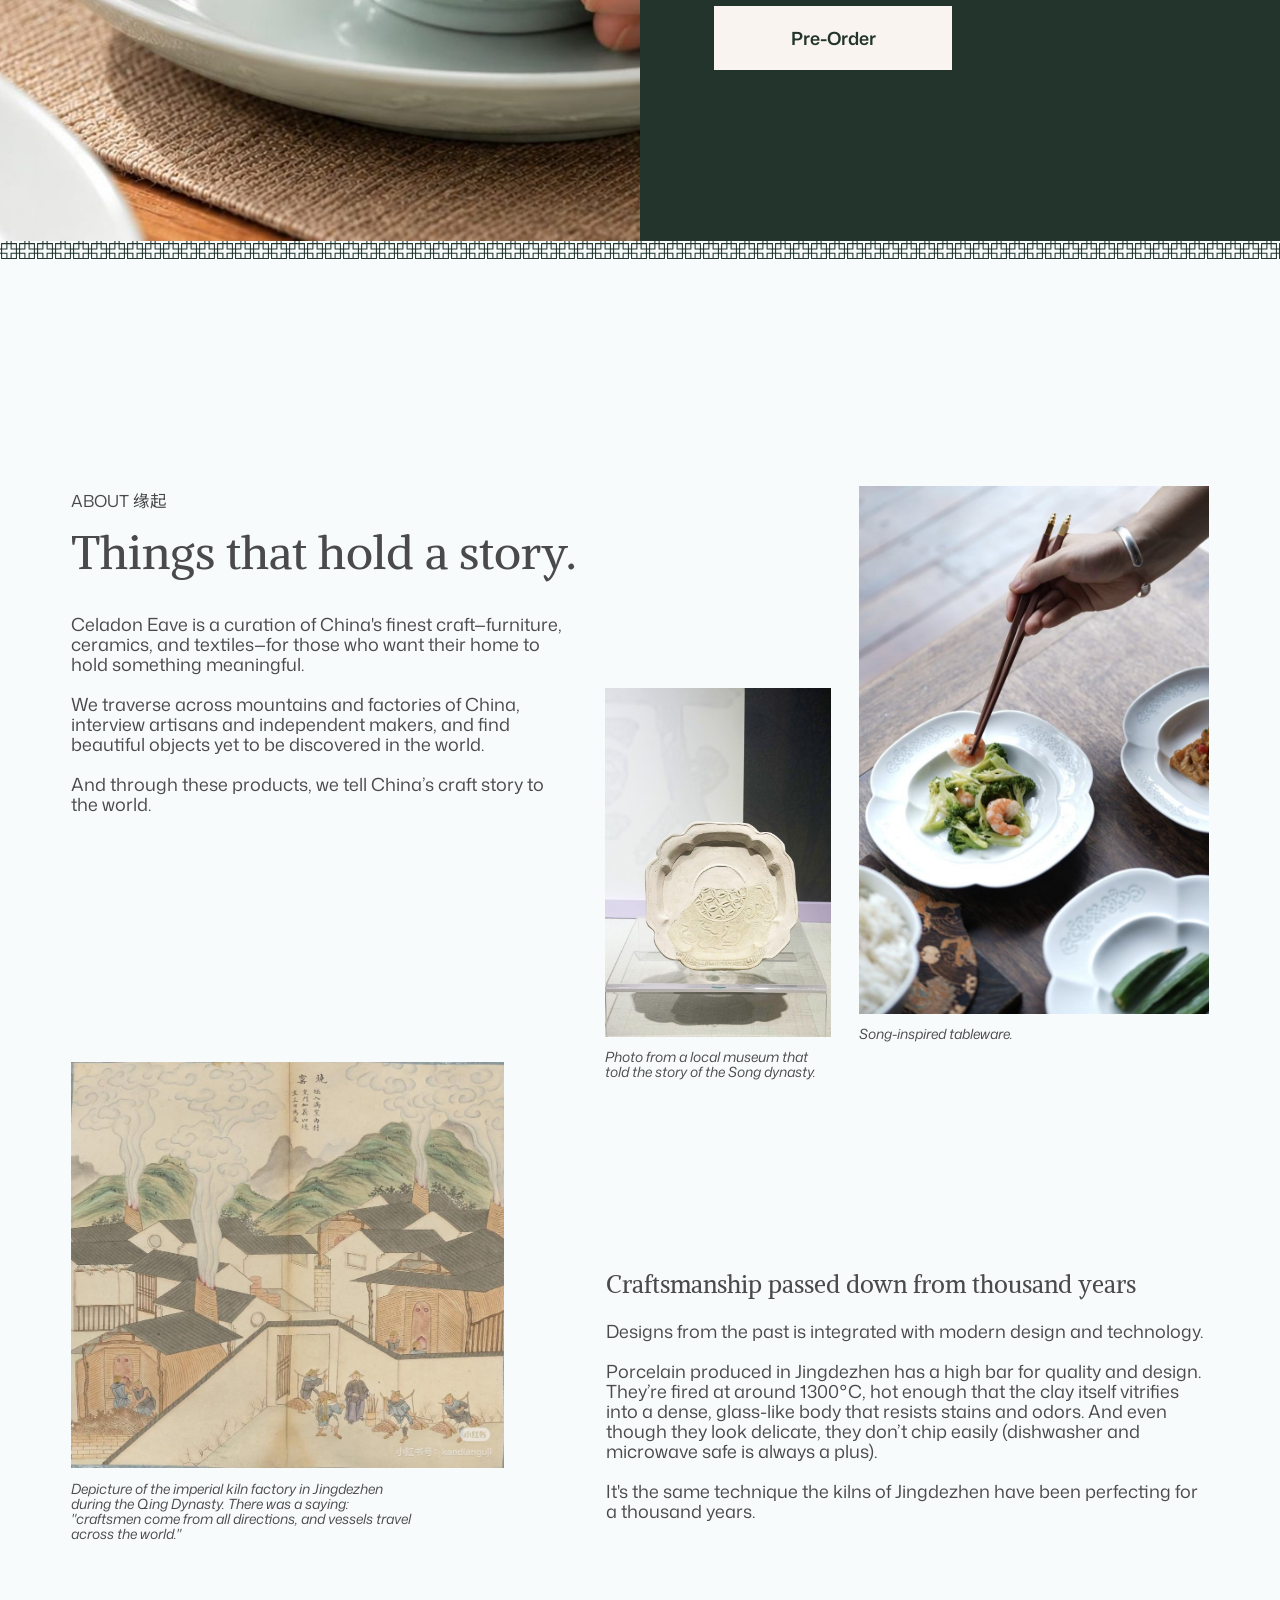
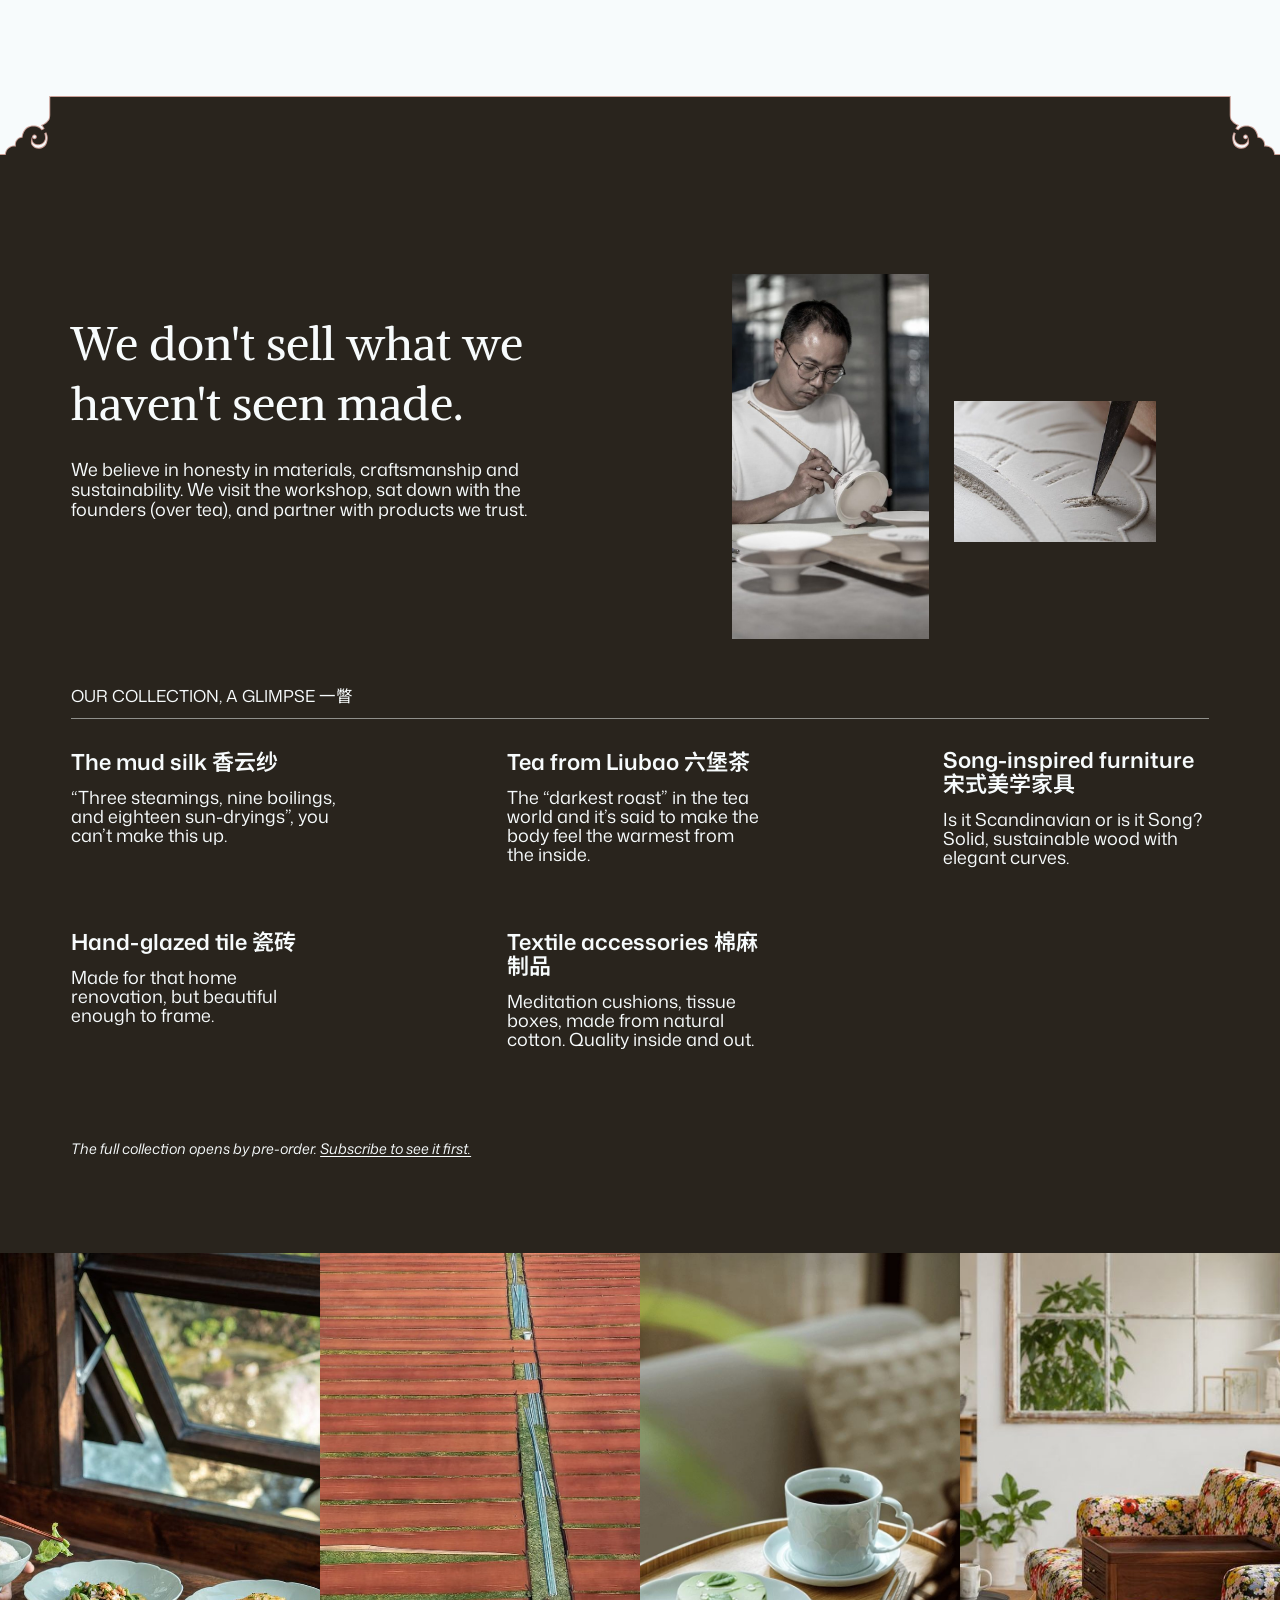
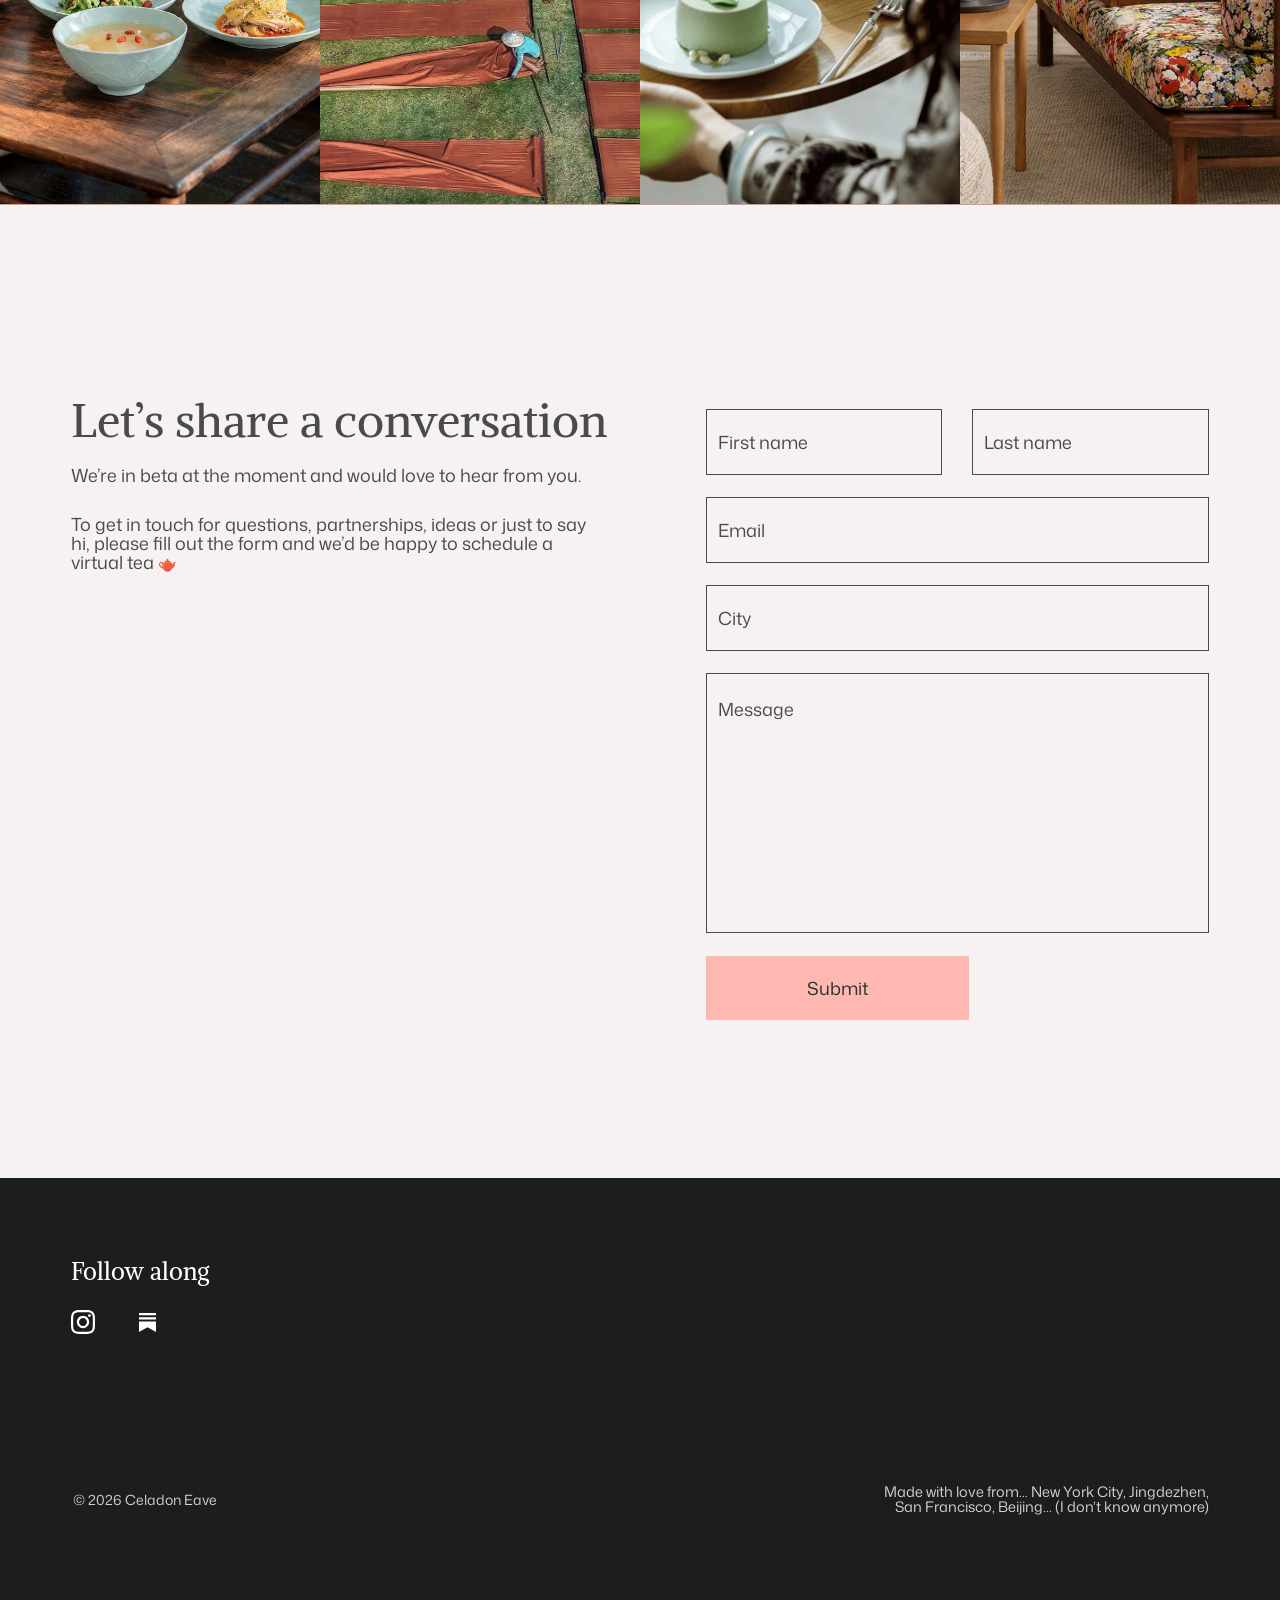
==== commit 85b96068: "Contact form: type-ahead city field with country autofill Co-Authored-By: Claude Sonnet 5.5 <noreply" ====
--- a/index.html
+++ b/index.html
@@ -158,19 +158,12 @@
         </div>
         <label class="sr-only" for="cf-email">Email</label>
         <input id="cf-email" name="email" type="email" placeholder="Email" autocomplete="email" required>
-        <label class="sr-only" for="cf-place">Country / City</label>
-        <select id="cf-place" name="location">
-          <option value="" selected disabled>Country / City</option>
-          <option>United States, New York</option>
-          <option>United States, San Francisco</option>
-          <option>United States, other</option>
-          <option>United Kingdom, London</option>
-          <option>China, Beijing</option>
-          <option>China, Shenzhen</option>
-          <option>China, Jingdezhen</option>
-          <option>China, other</option>
-          <option>Other</option>
-        </select>
+        <label class="sr-only" for="cf-place">City</label>
+        <div class="place-field">
+          <input id="cf-place" name="location" type="text" placeholder="City" autocomplete="off" autocapitalize="words" spellcheck="false"
+                 role="combobox" aria-autocomplete="list" aria-expanded="false" aria-controls="cf-place-list">
+          <ul id="cf-place-list" class="place-list" role="listbox" hidden></ul>
+        </div>
         <label class="sr-only" for="cf-msg">Message</label>
         <textarea id="cf-msg" name="message" placeholder="Message" rows="8"></textarea>
         <button type="submit" class="btn btn-pink">Submit</button>
--- a/assets/styles.css
+++ b/assets/styles.css
@@ -335,6 +335,17 @@
   background: url(chevron.svg) right 21px center / 22px 14px no-repeat;
   padding-right: 52px; cursor: pointer;
 }
+.place-field { position: relative; }
+.place-list {
+  position: absolute; z-index: 5; left: 0; right: 0; top: calc(100% - 1px);
+  margin: 0; padding: 0; list-style: none;
+  background: var(--white); border: 1px solid var(--ink);
+  font: 18px/20px var(--font-body); color: var(--ink);
+}
+.place-list[hidden] { display: none; }
+.place-list li { padding: 14px 11px; cursor: pointer; }
+.place-list li[aria-selected="true"], .place-list li:hover { background: var(--blush); }
+.place-list .place-country { opacity: .65; }
 .contact-form textarea { height: 260px; padding: 25px 11px 11px; resize: none; }
 .contact-form .btn { width: 263px; margin-top: 1px; }
 
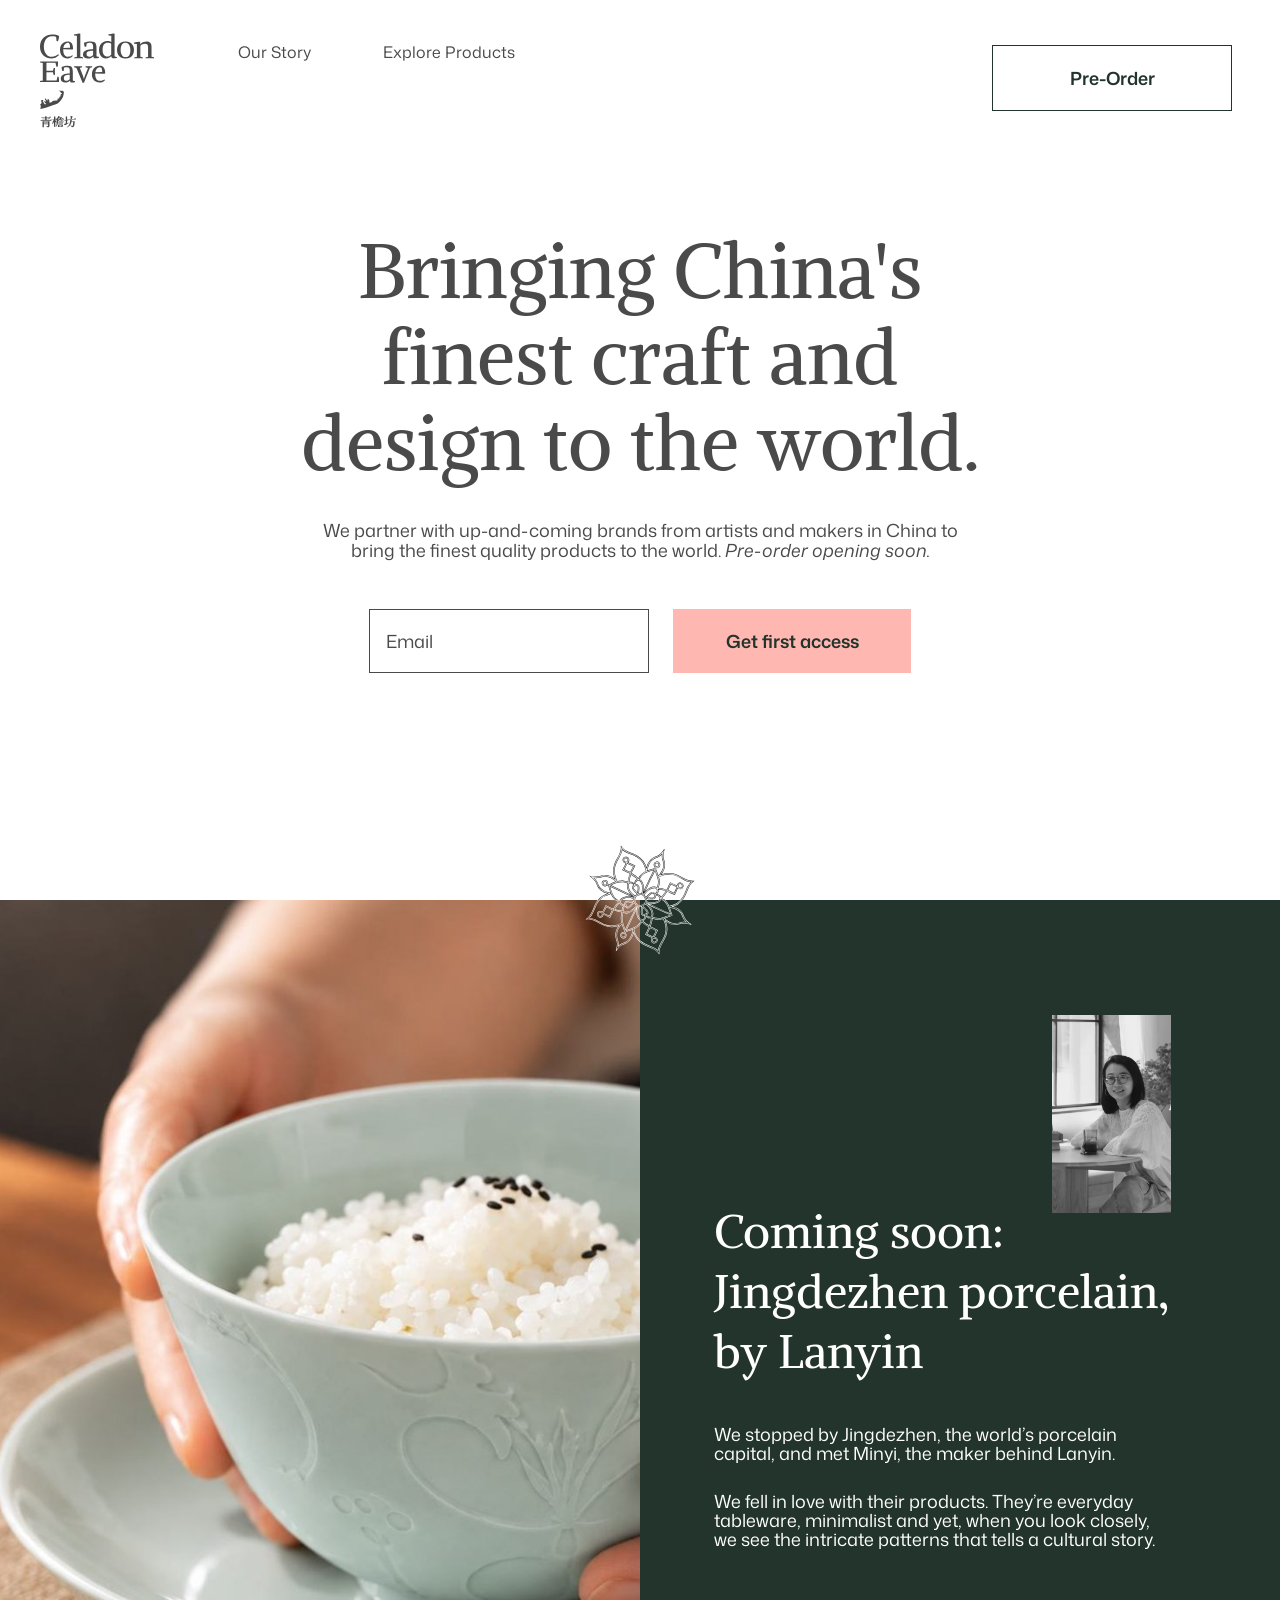
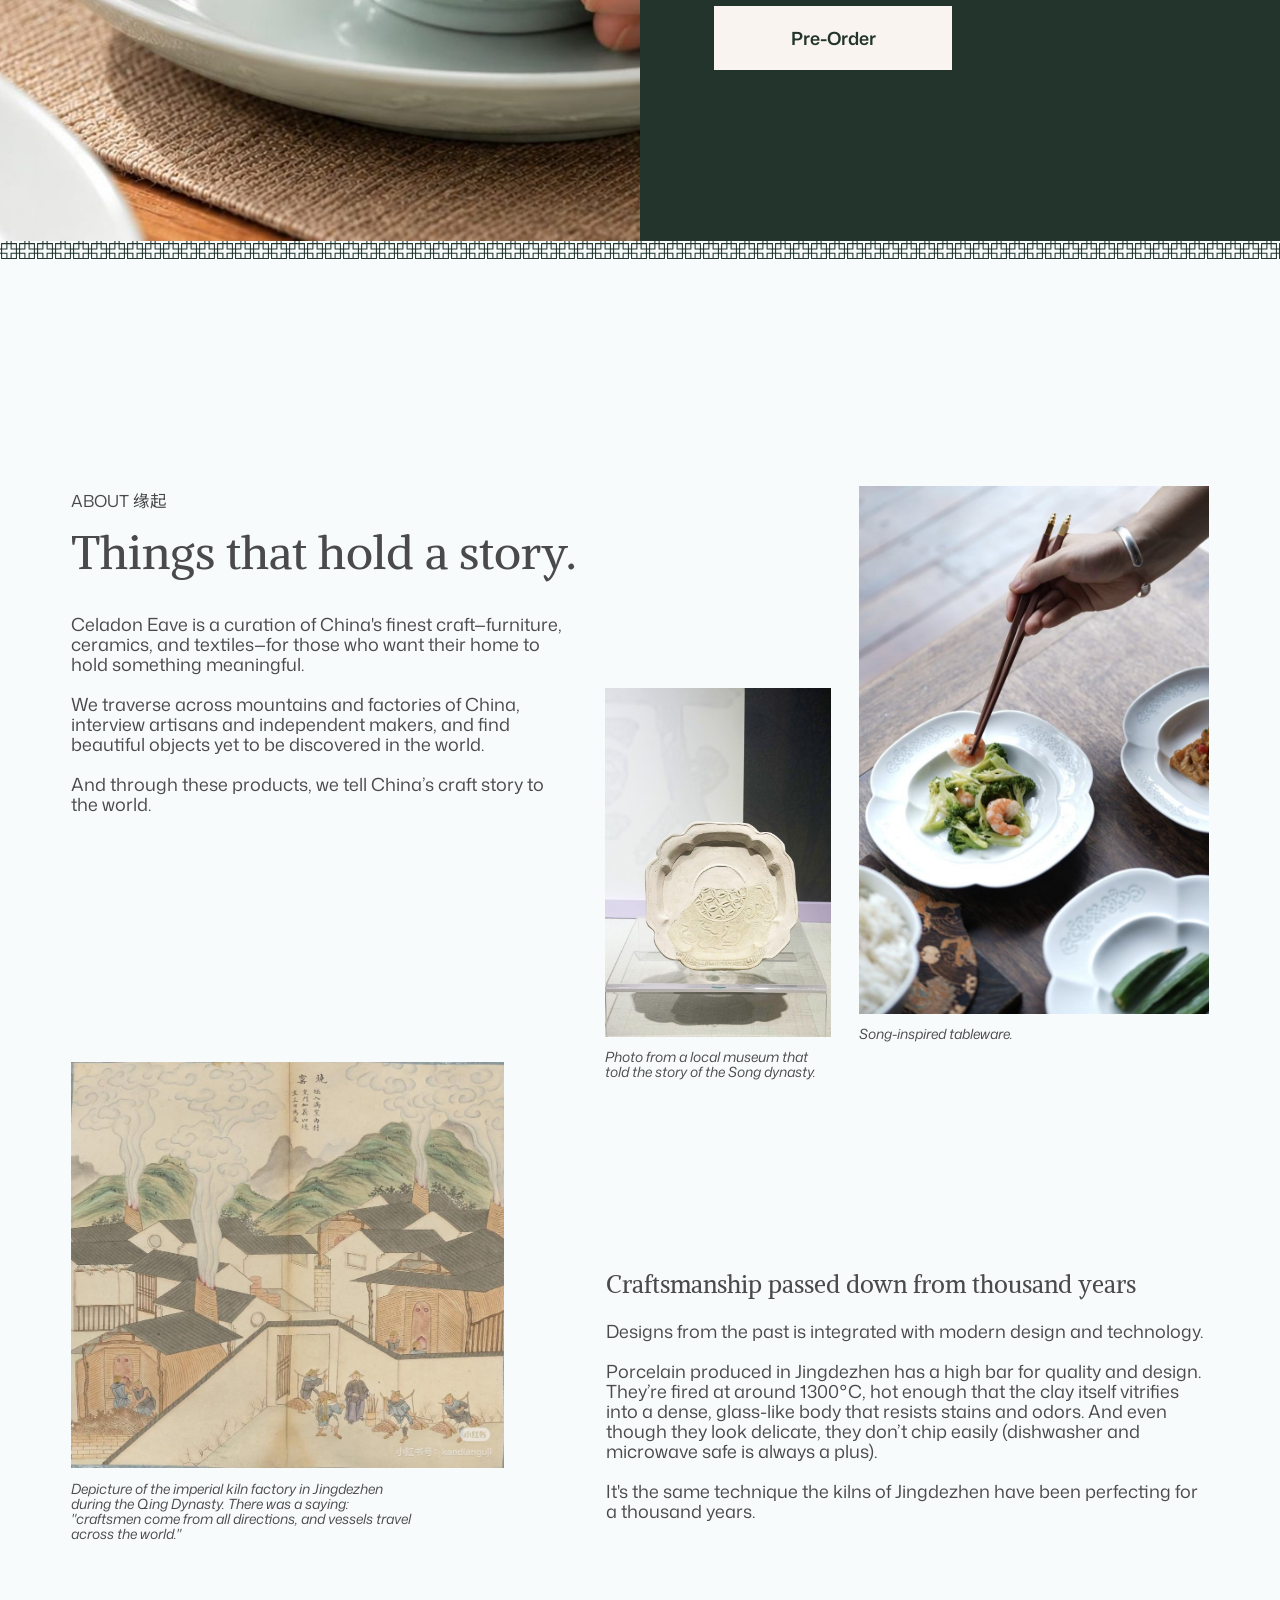
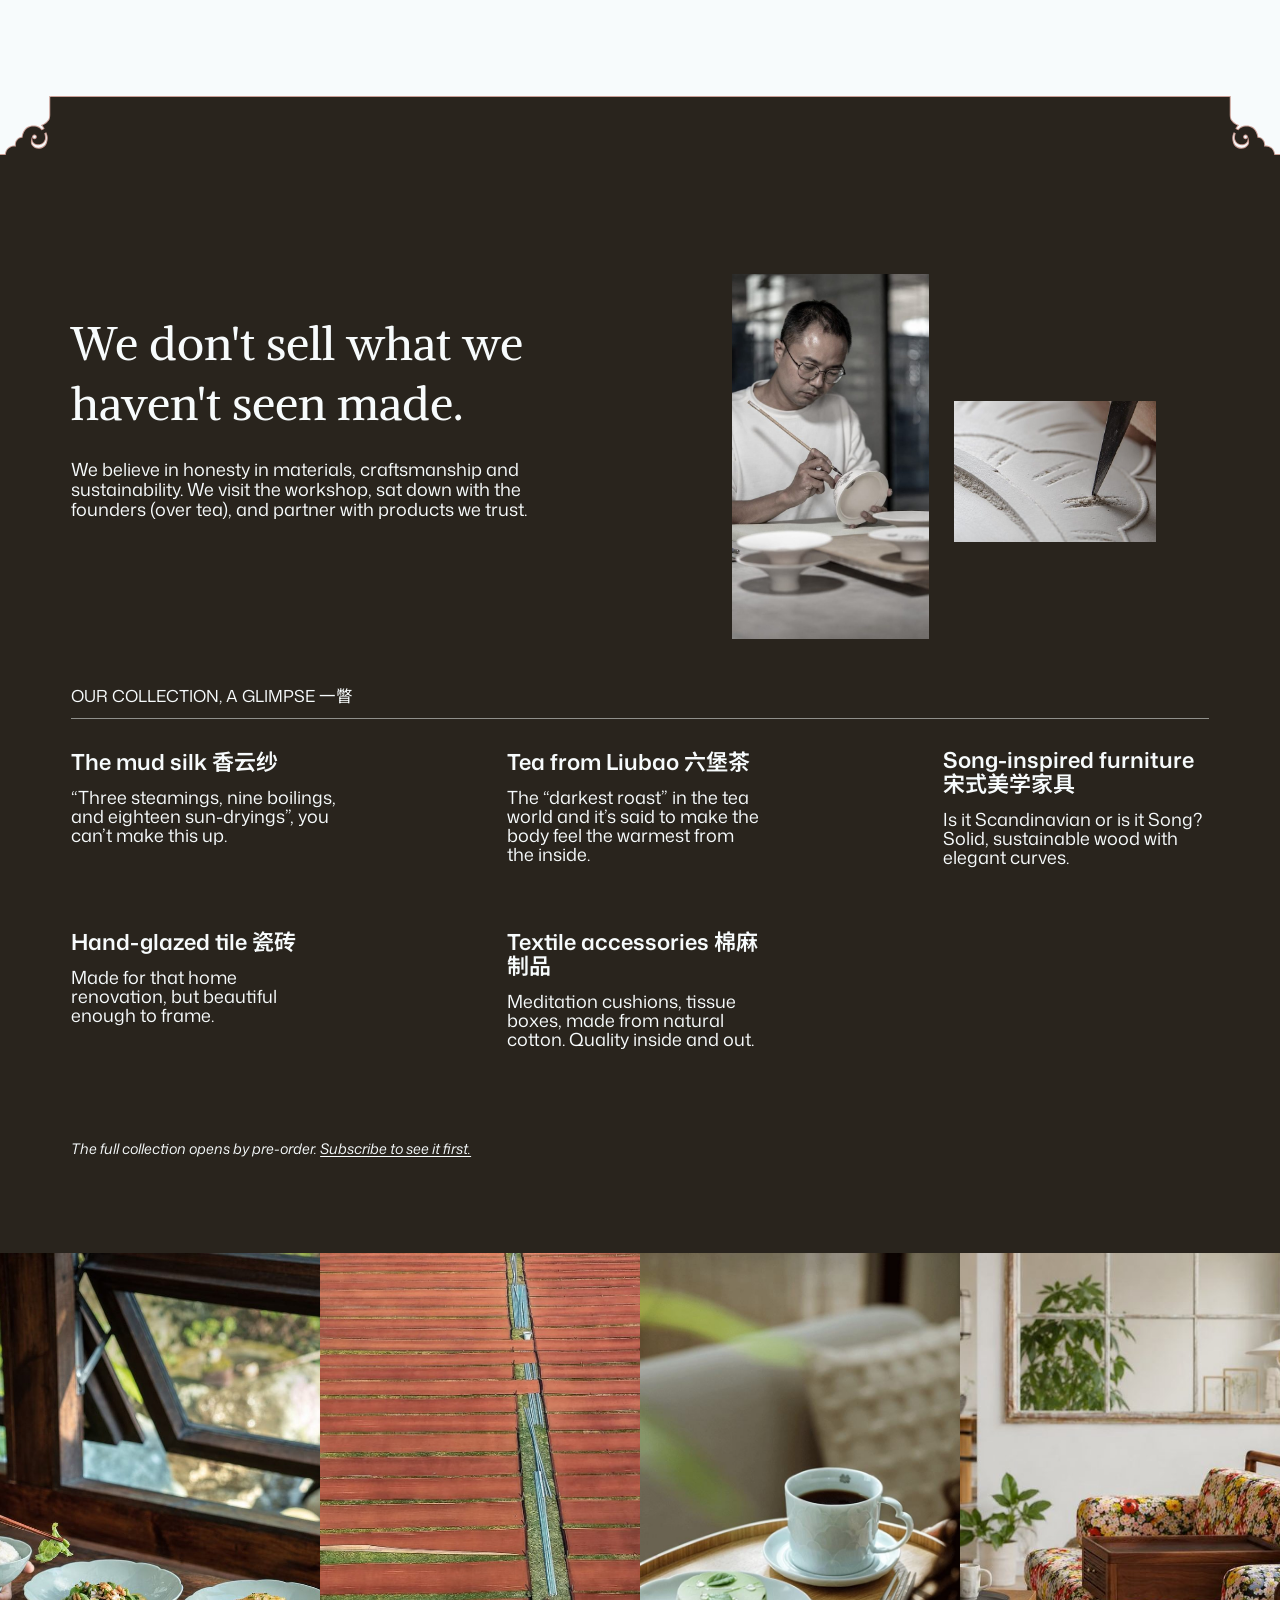
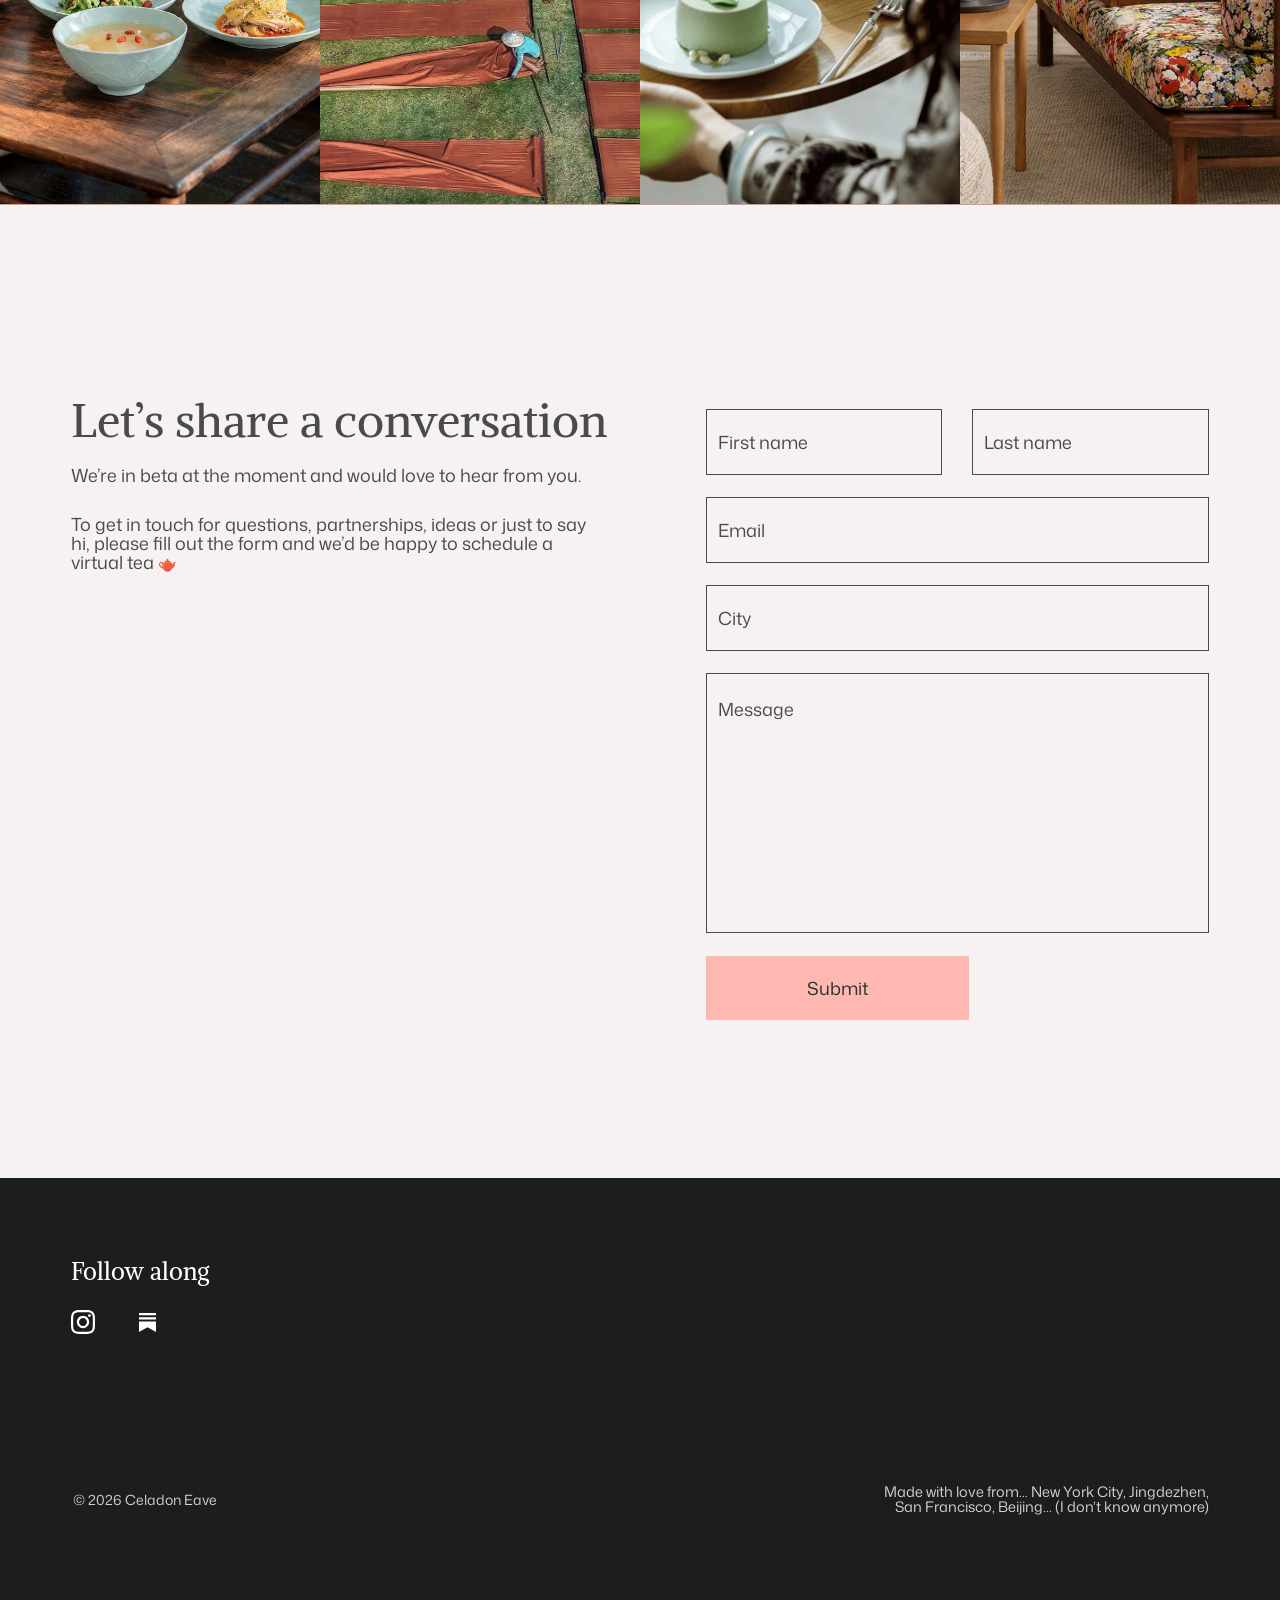
==== commit 62838b5d: "Add favicon set, share image, SEO meta, robots and sitemap Co-Authored-By: Claude Sonnet 5.5 <norepl" ====
--- a/index.html
+++ b/index.html
@@ -3,11 +3,26 @@
 <head>
 <meta charset="UTF-8">
 <meta name="viewport" content="width=device-width, initial-scale=1">
-<title>Celadon Eave 青檐坊 — Bringing China's finest craft and design to the world</title>
-<meta name="description" content="We partner with up-and-coming brands from artists and makers in China to bring the finest quality products to the world. Pre-order opening soon.">
-<meta property="og:title" content="Celadon Eave 青檐坊">
-<meta property="og:description" content="Bringing China's finest craft and design to the world.">
-<meta property="og:image" content="assets/image_bowl.jpg">
+<title>Celadon Eave 青檐坊 | Chinese Craft & Design for the Home</title>
+<meta name="description" content="Celadon Eave curates China's finest craft — furniture, ceramics and textiles — made by independent artisans. Join the list for first access to pre-orders.">
+<link rel="canonical" href="https://celadoneave.com/">
+<meta property="og:type" content="website">
+<meta property="og:site_name" content="Celadon Eave 青檐坊">
+<meta property="og:url" content="https://celadoneave.com/">
+<meta property="og:title" content="Celadon Eave 青檐坊 | Chinese Craft & Design for the Home">
+<meta property="og:description" content="China's finest craft — furniture, ceramics and textiles — from independent artisans. Pre-orders opening soon.">
+<meta property="og:image" content="https://celadoneave.com/assets/og-image.jpg">
+<meta property="og:image:width" content="1200">
+<meta property="og:image:height" content="630">
+<meta property="og:image:alt" content="Celadon Eave: a hand holding a celadon porcelain bowl, with the line 'Bringing China's finest craft and design to the world.'">
+<meta name="twitter:card" content="summary_large_image">
+<meta name="twitter:title" content="Celadon Eave 青檐坊 | Chinese Craft & Design for the Home">
+<meta name="twitter:description" content="China's finest craft — furniture, ceramics and textiles — from independent artisans. Pre-orders opening soon.">
+<meta name="twitter:image" content="https://celadoneave.com/assets/og-image.jpg">
+<link rel="icon" href="/favicon.ico" sizes="32x32">
+<link rel="icon" href="/favicon.svg" type="image/svg+xml">
+<link rel="apple-touch-icon" href="/apple-touch-icon.png">
+<script type="application/ld+json">{"@context":"https://schema.org","@type":"Organization","name":"Celadon Eave","alternateName":"青檐坊","url":"https://celadoneave.com/","description":"A curation of China's finest craft — furniture, ceramics and textiles.","sameAs":["https://www.instagram.com/celadoneave/"]}</script>
 <meta name="theme-color" content="#22342B">
 <link rel="preconnect" href="https://fonts.googleapis.com">
 <link rel="preconnect" href="https://fonts.gstatic.com" crossorigin>
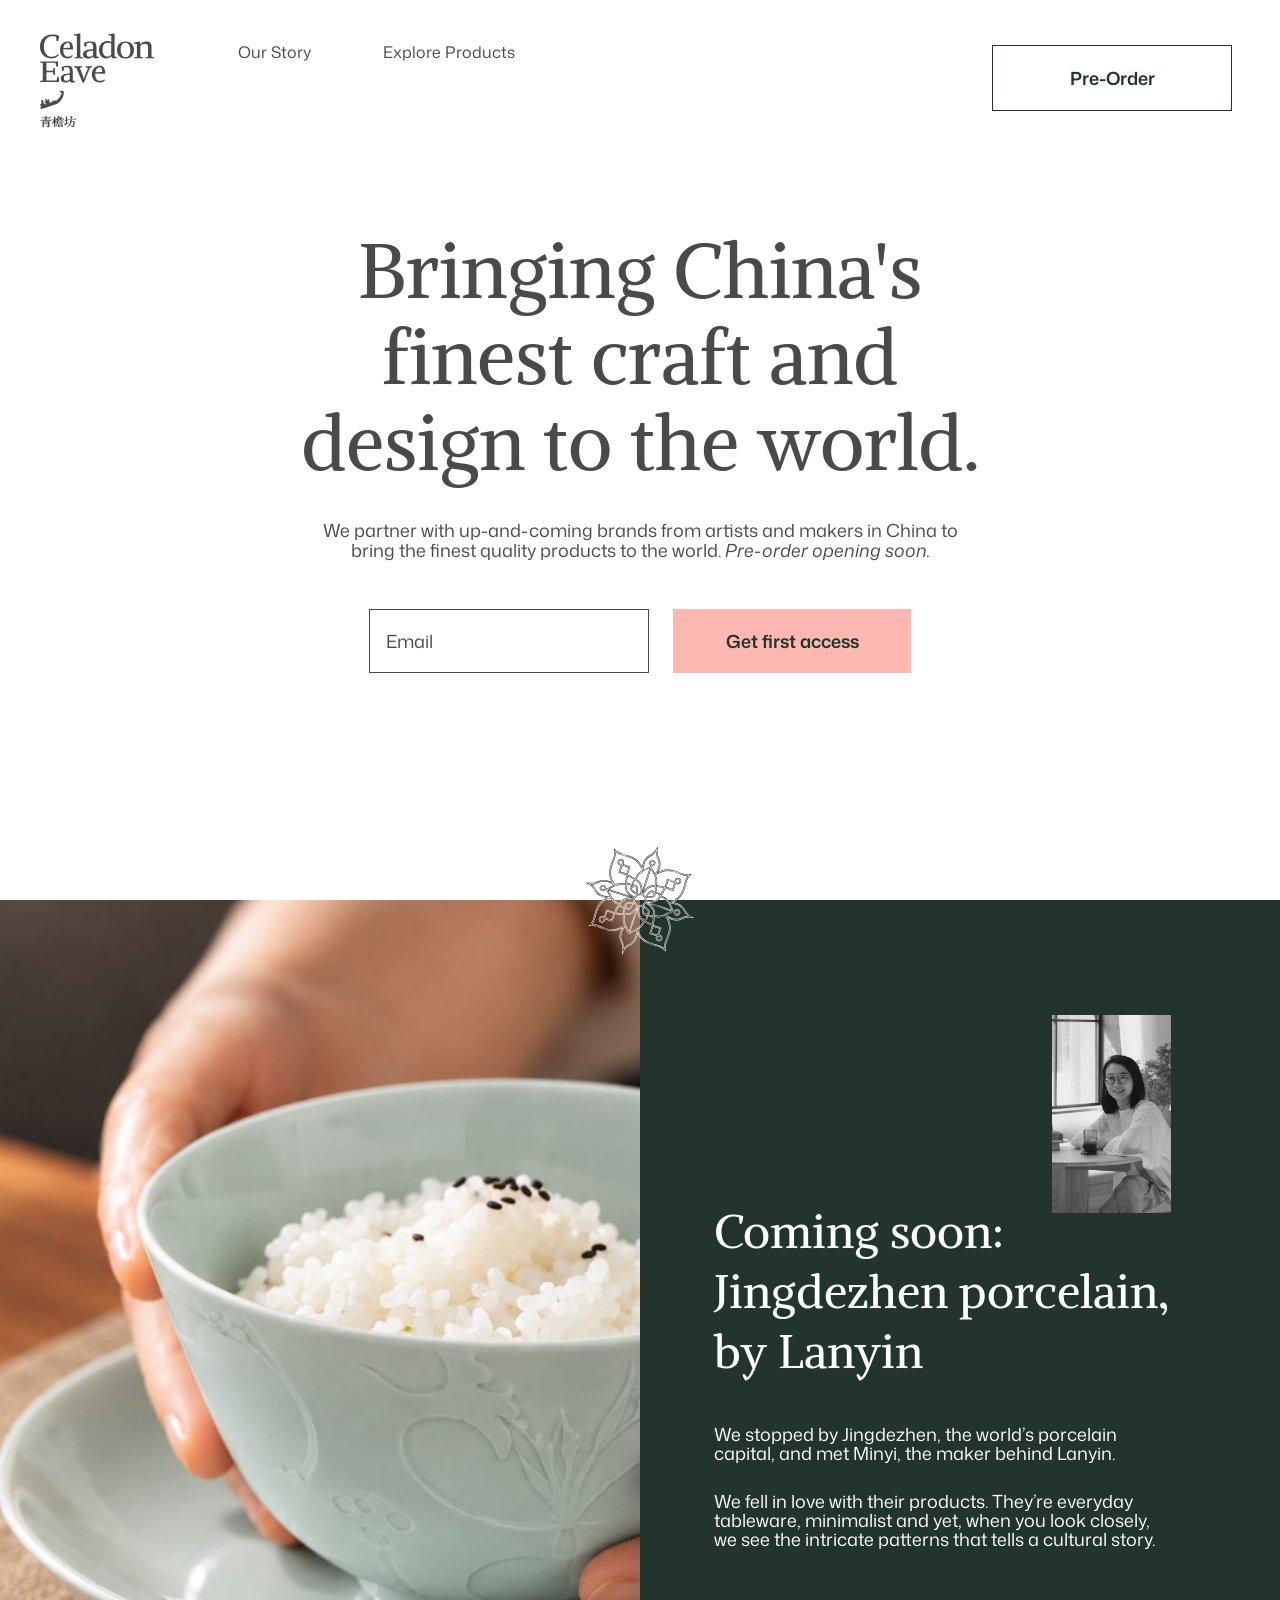
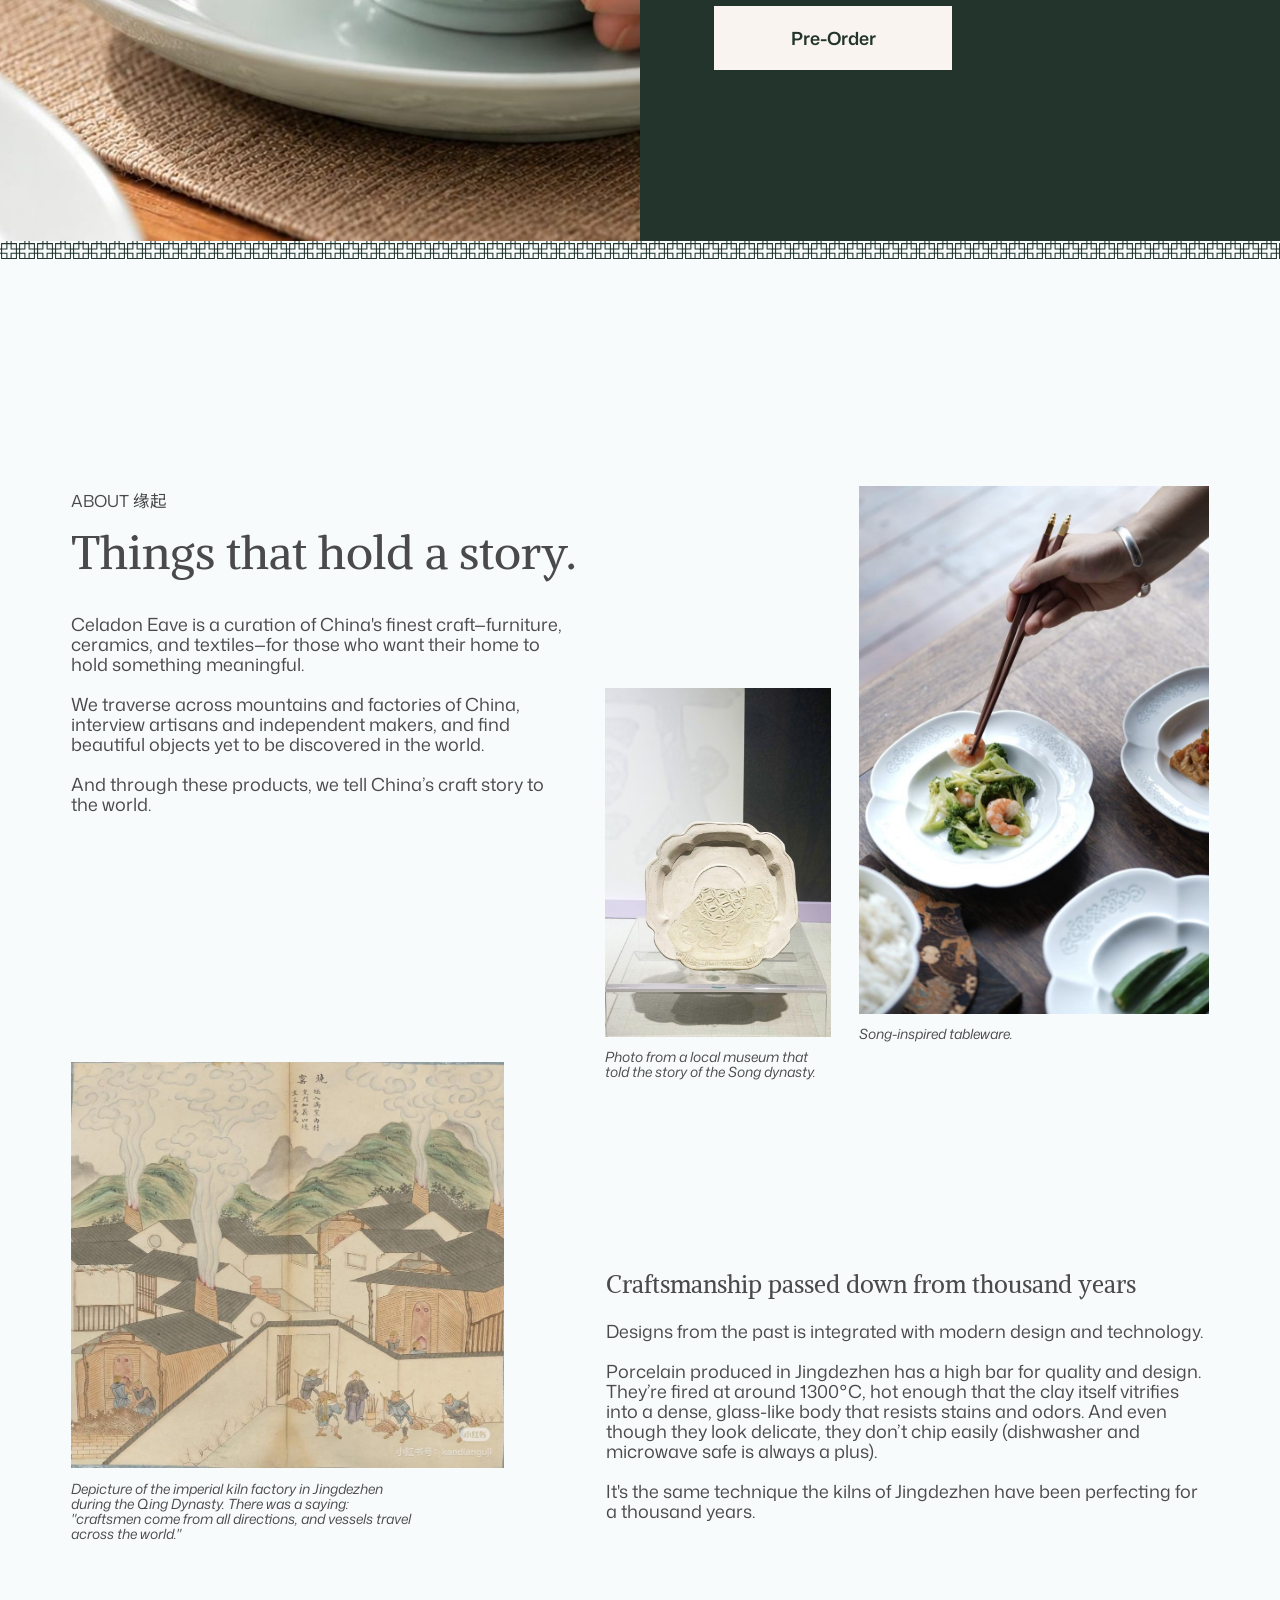
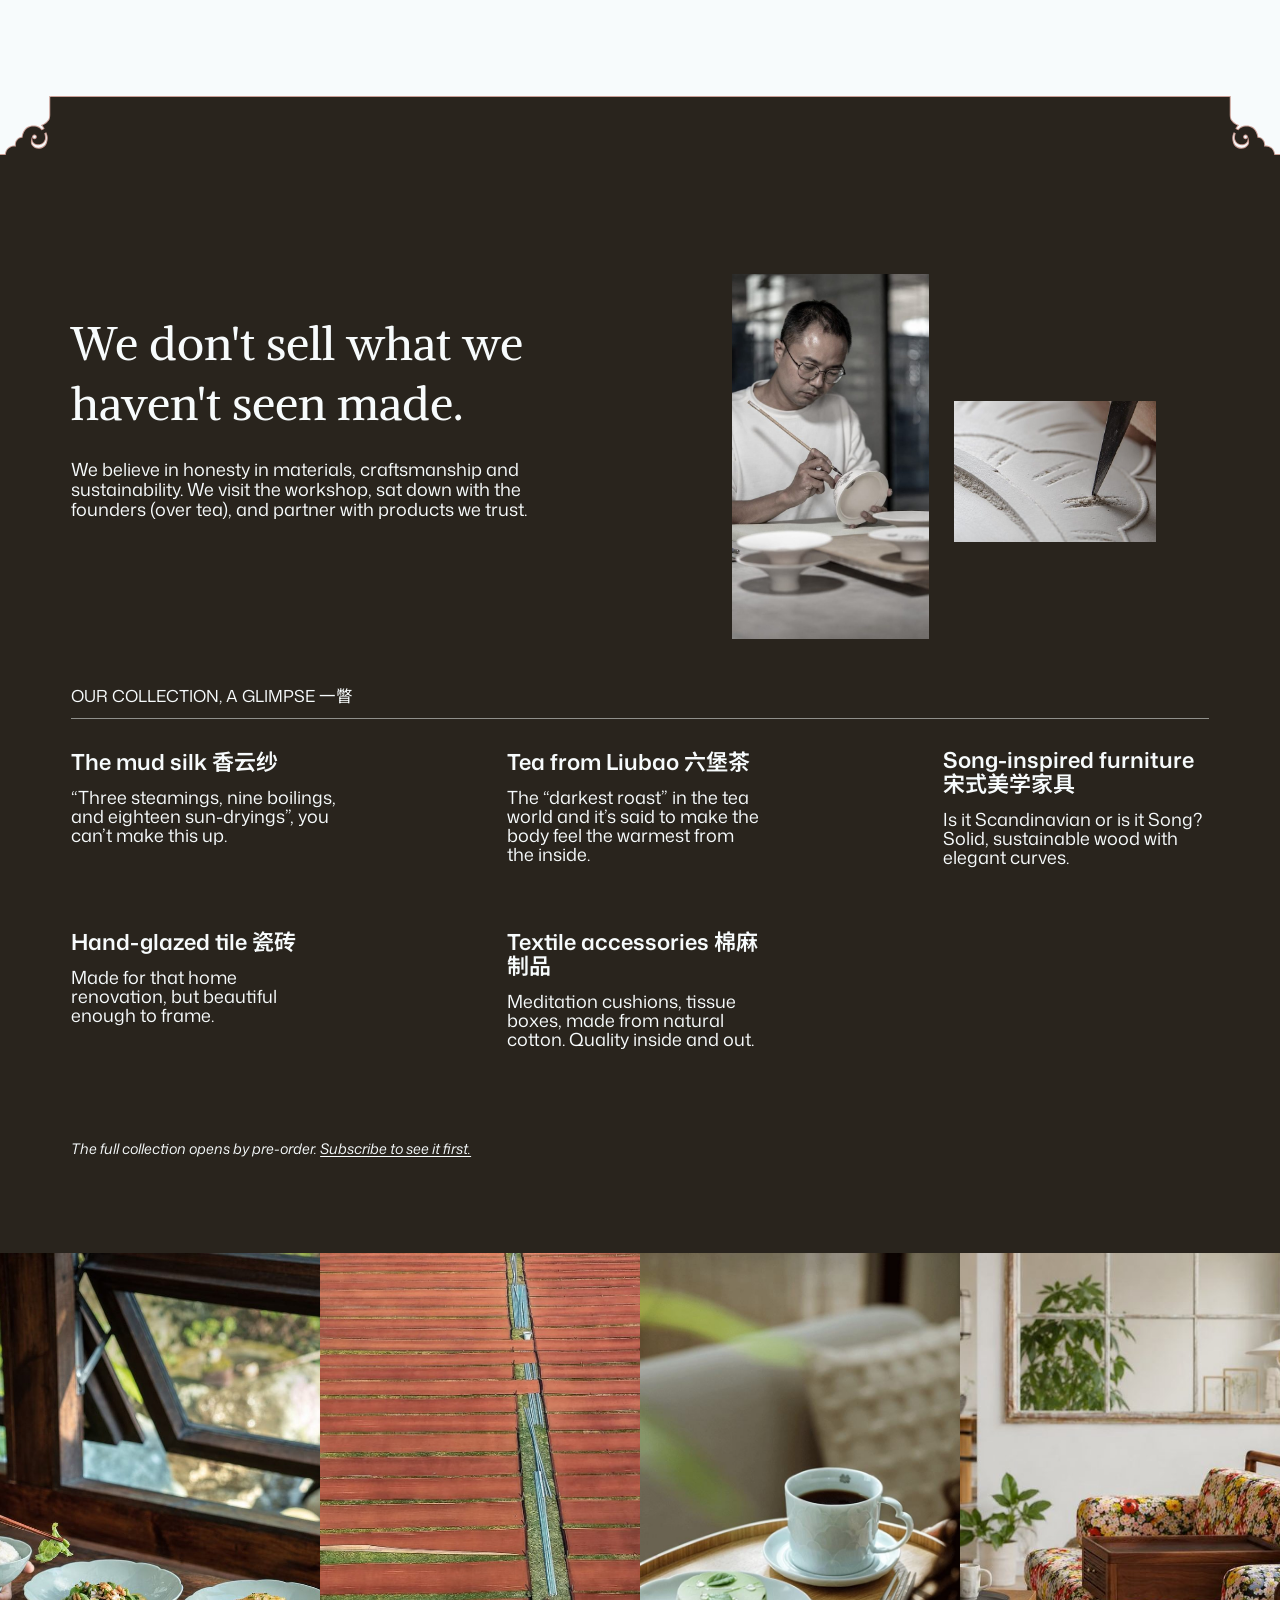
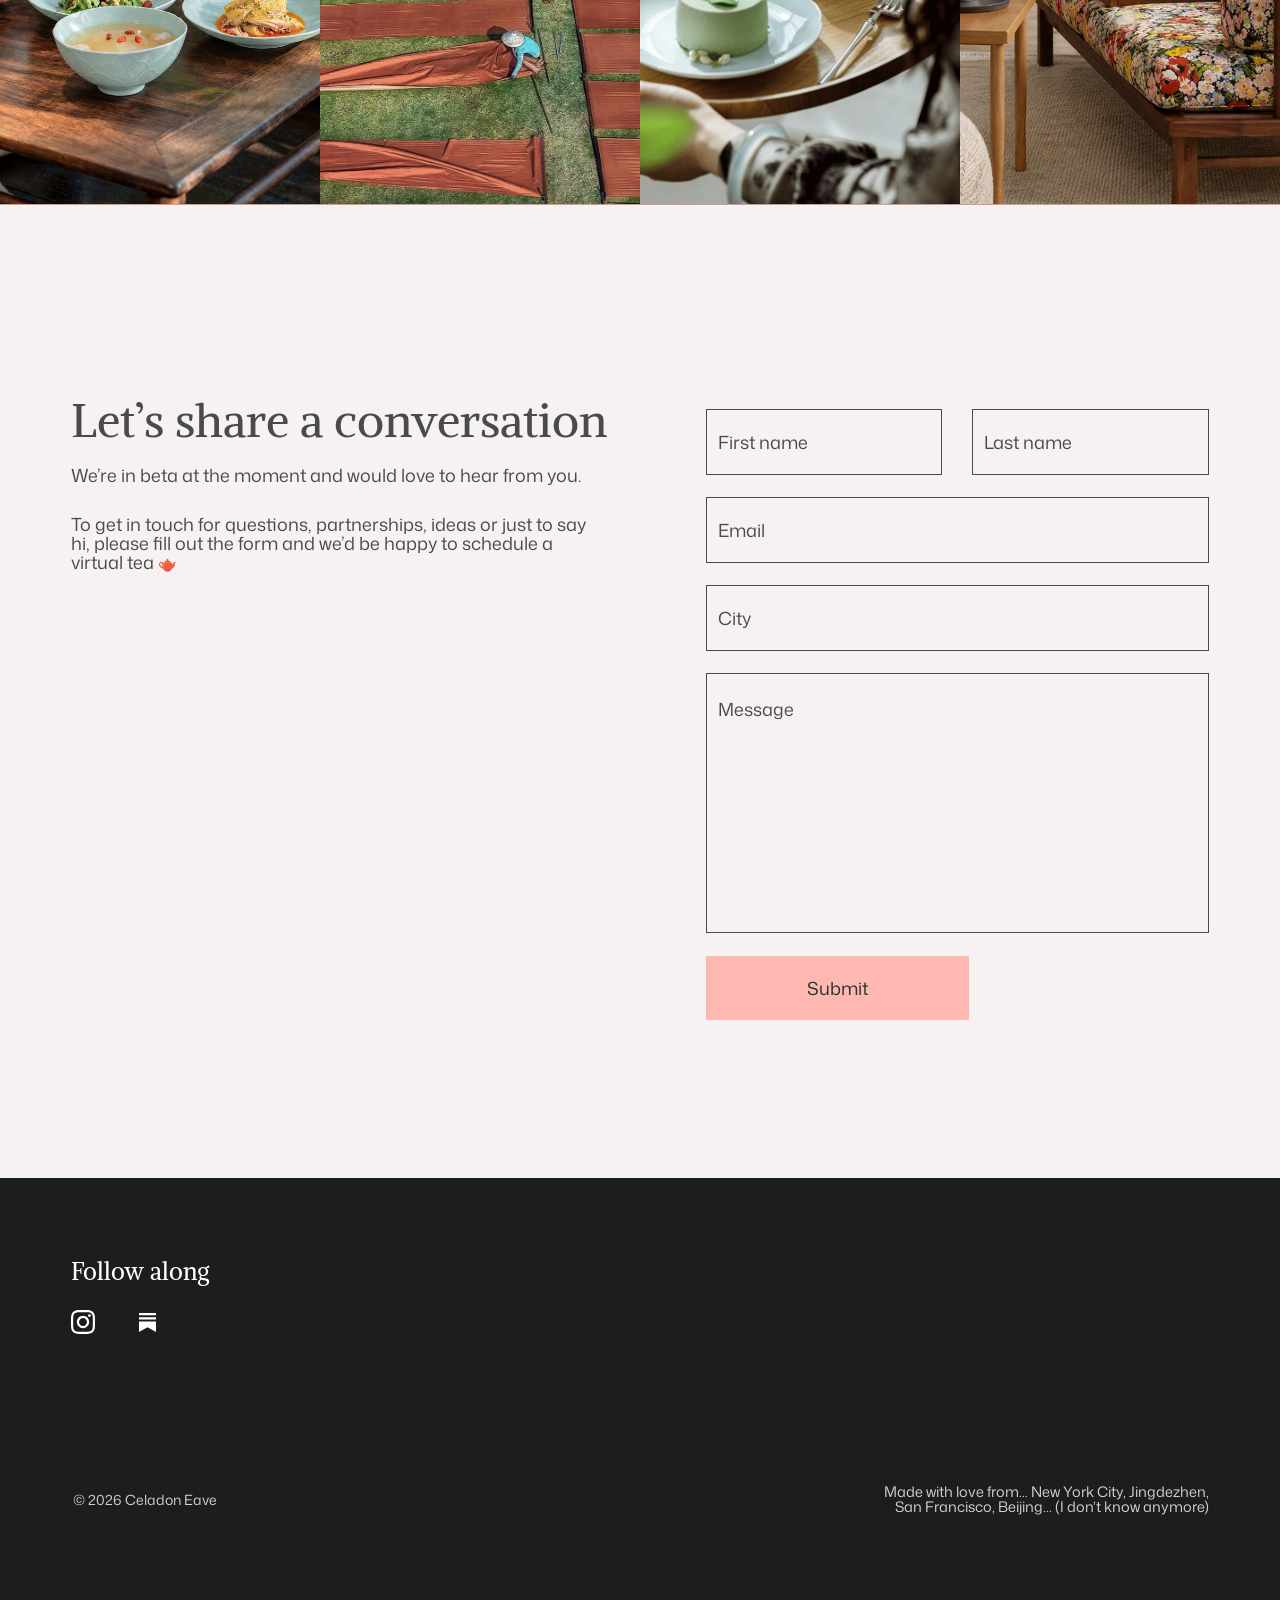
==== commit fddb07cf: "Use relative favicon paths so they also work from file:// previews Co-Authored-By: Claude Sonnet 5.5" ====
--- a/index.html
+++ b/index.html
@@ -19,9 +19,9 @@
 <meta name="twitter:title" content="Celadon Eave 青檐坊 | Chinese Craft & Design for the Home">
 <meta name="twitter:description" content="China's finest craft — furniture, ceramics and textiles — from independent artisans. Pre-orders opening soon.">
 <meta name="twitter:image" content="https://celadoneave.com/assets/og-image.jpg">
-<link rel="icon" href="/favicon.ico" sizes="32x32">
-<link rel="icon" href="/favicon.svg" type="image/svg+xml">
-<link rel="apple-touch-icon" href="/apple-touch-icon.png">
+<link rel="icon" href="favicon.ico" sizes="32x32">
+<link rel="icon" href="favicon.svg" type="image/svg+xml">
+<link rel="apple-touch-icon" href="apple-touch-icon.png">
 <script type="application/ld+json">{"@context":"https://schema.org","@type":"Organization","name":"Celadon Eave","alternateName":"青檐坊","url":"https://celadoneave.com/","description":"A curation of China's finest craft — furniture, ceramics and textiles.","sameAs":["https://www.instagram.com/celadoneave/"]}</script>
 <meta name="theme-color" content="#22342B">
 <link rel="preconnect" href="https://fonts.googleapis.com">
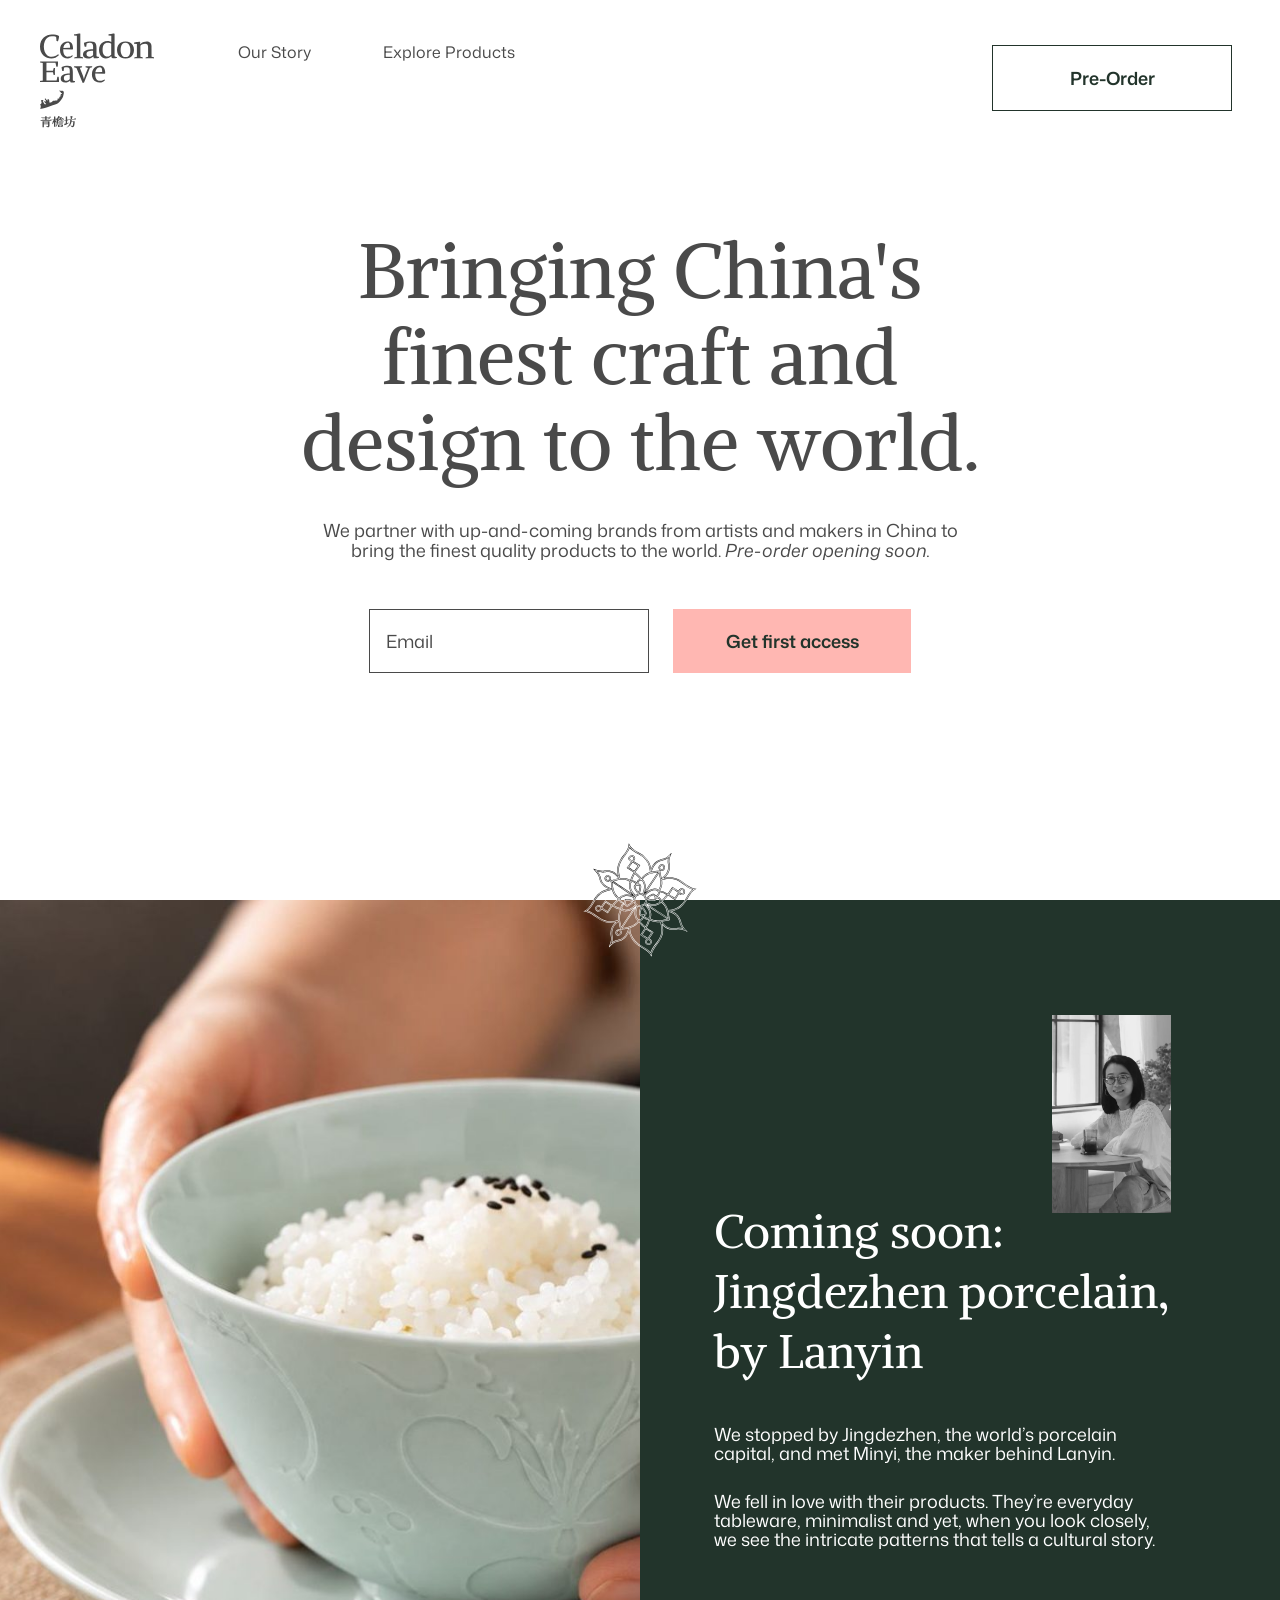
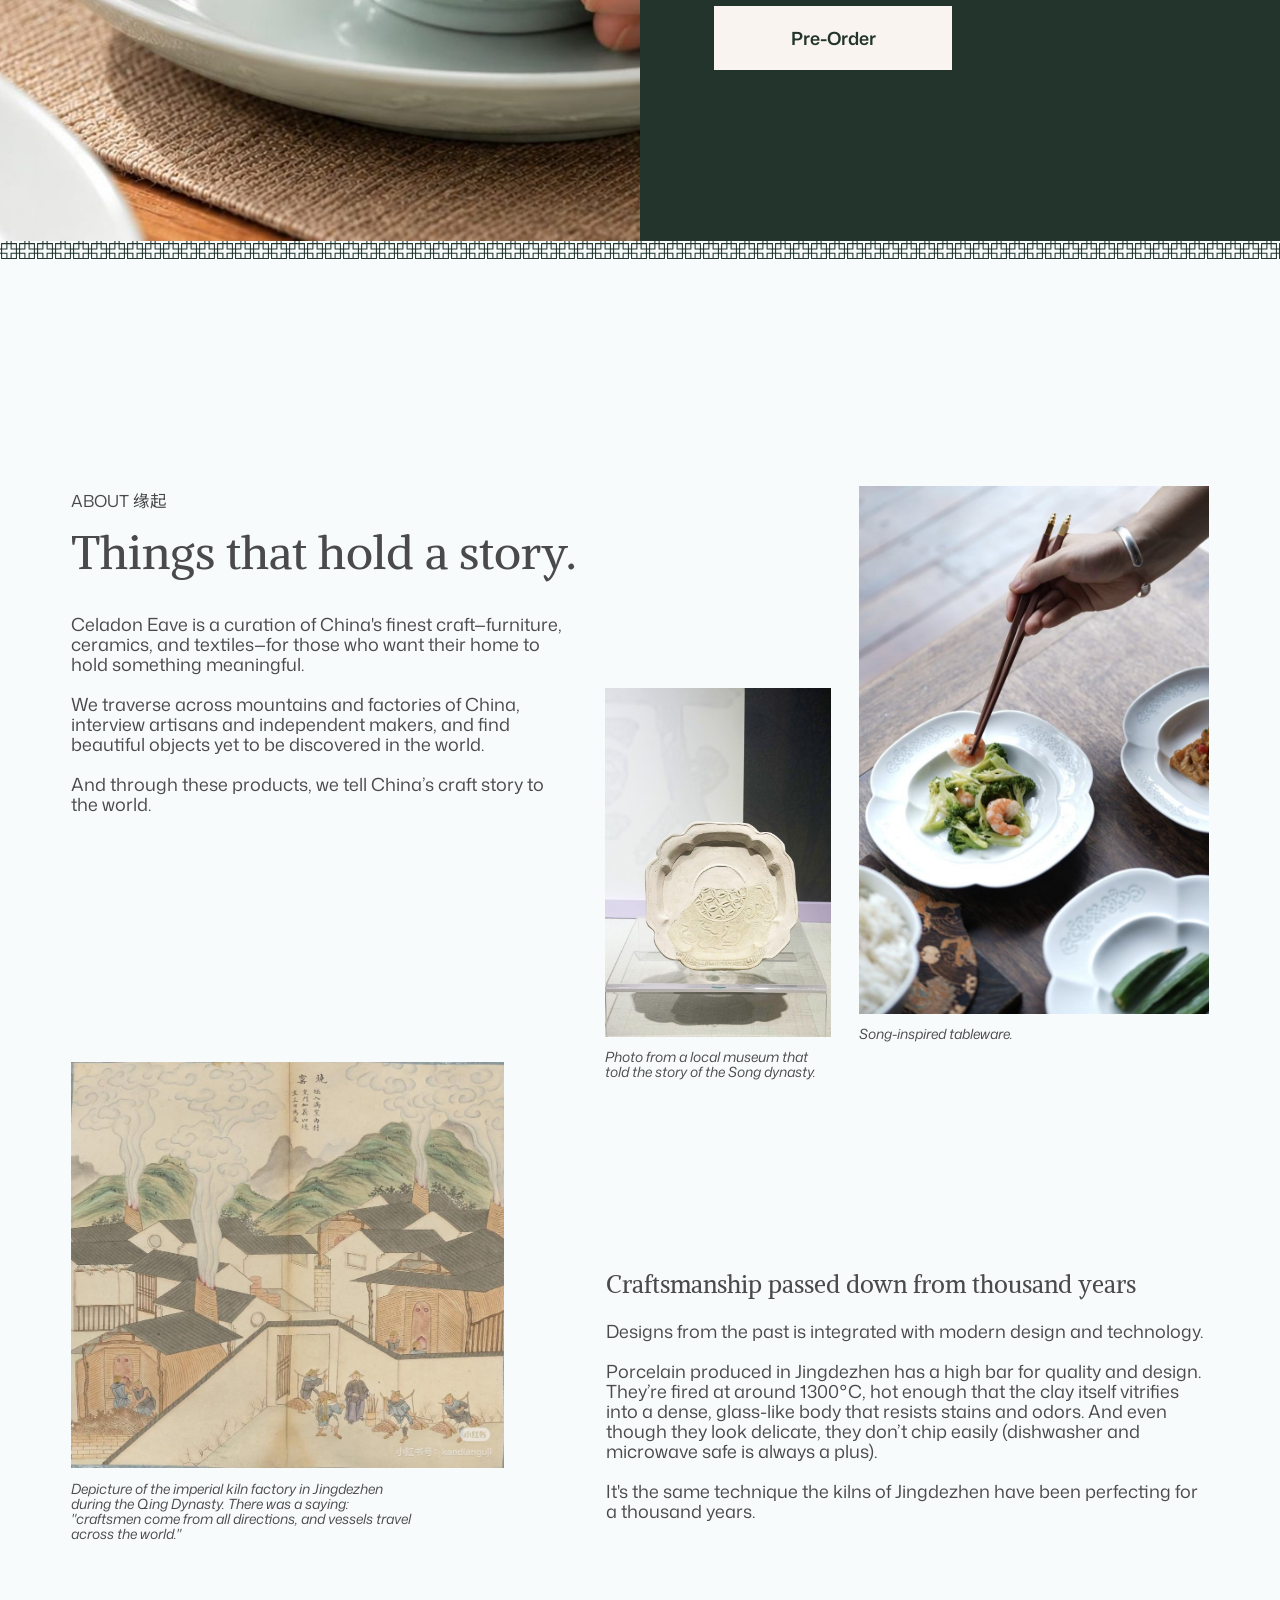
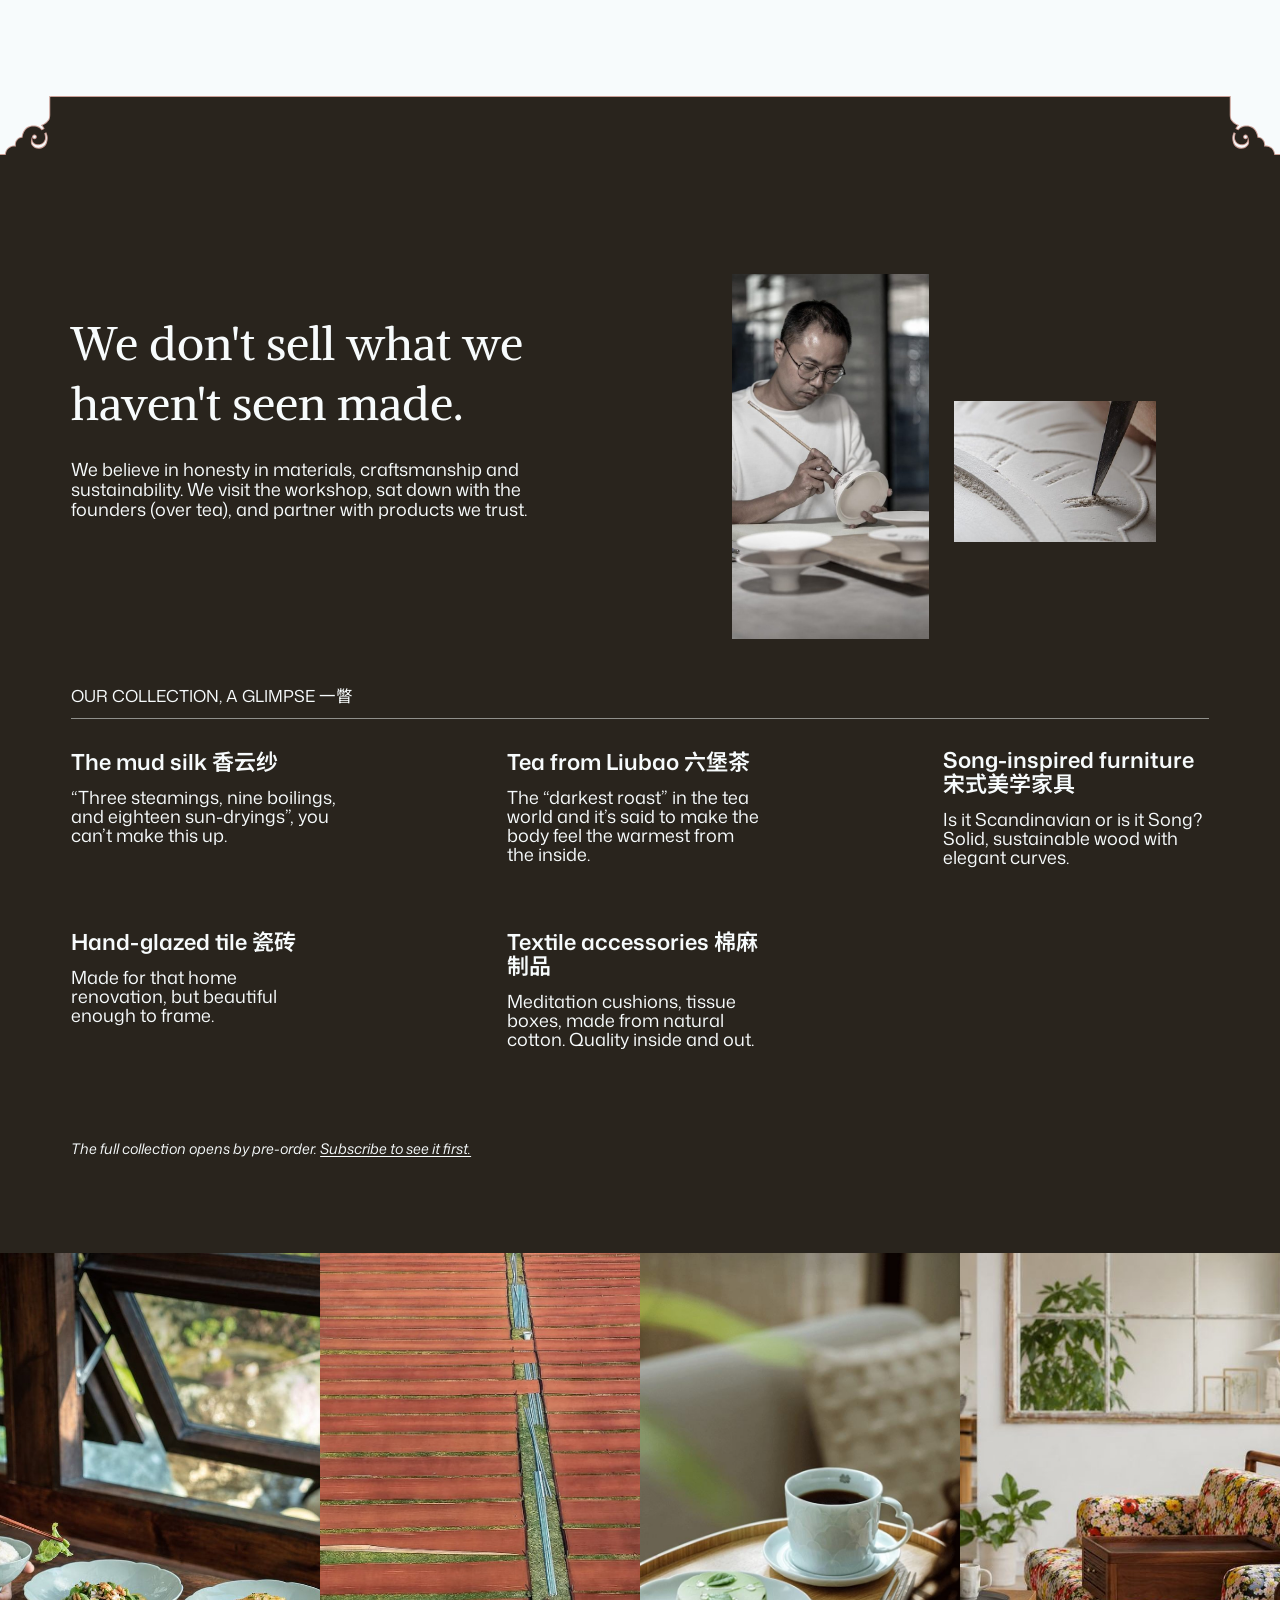
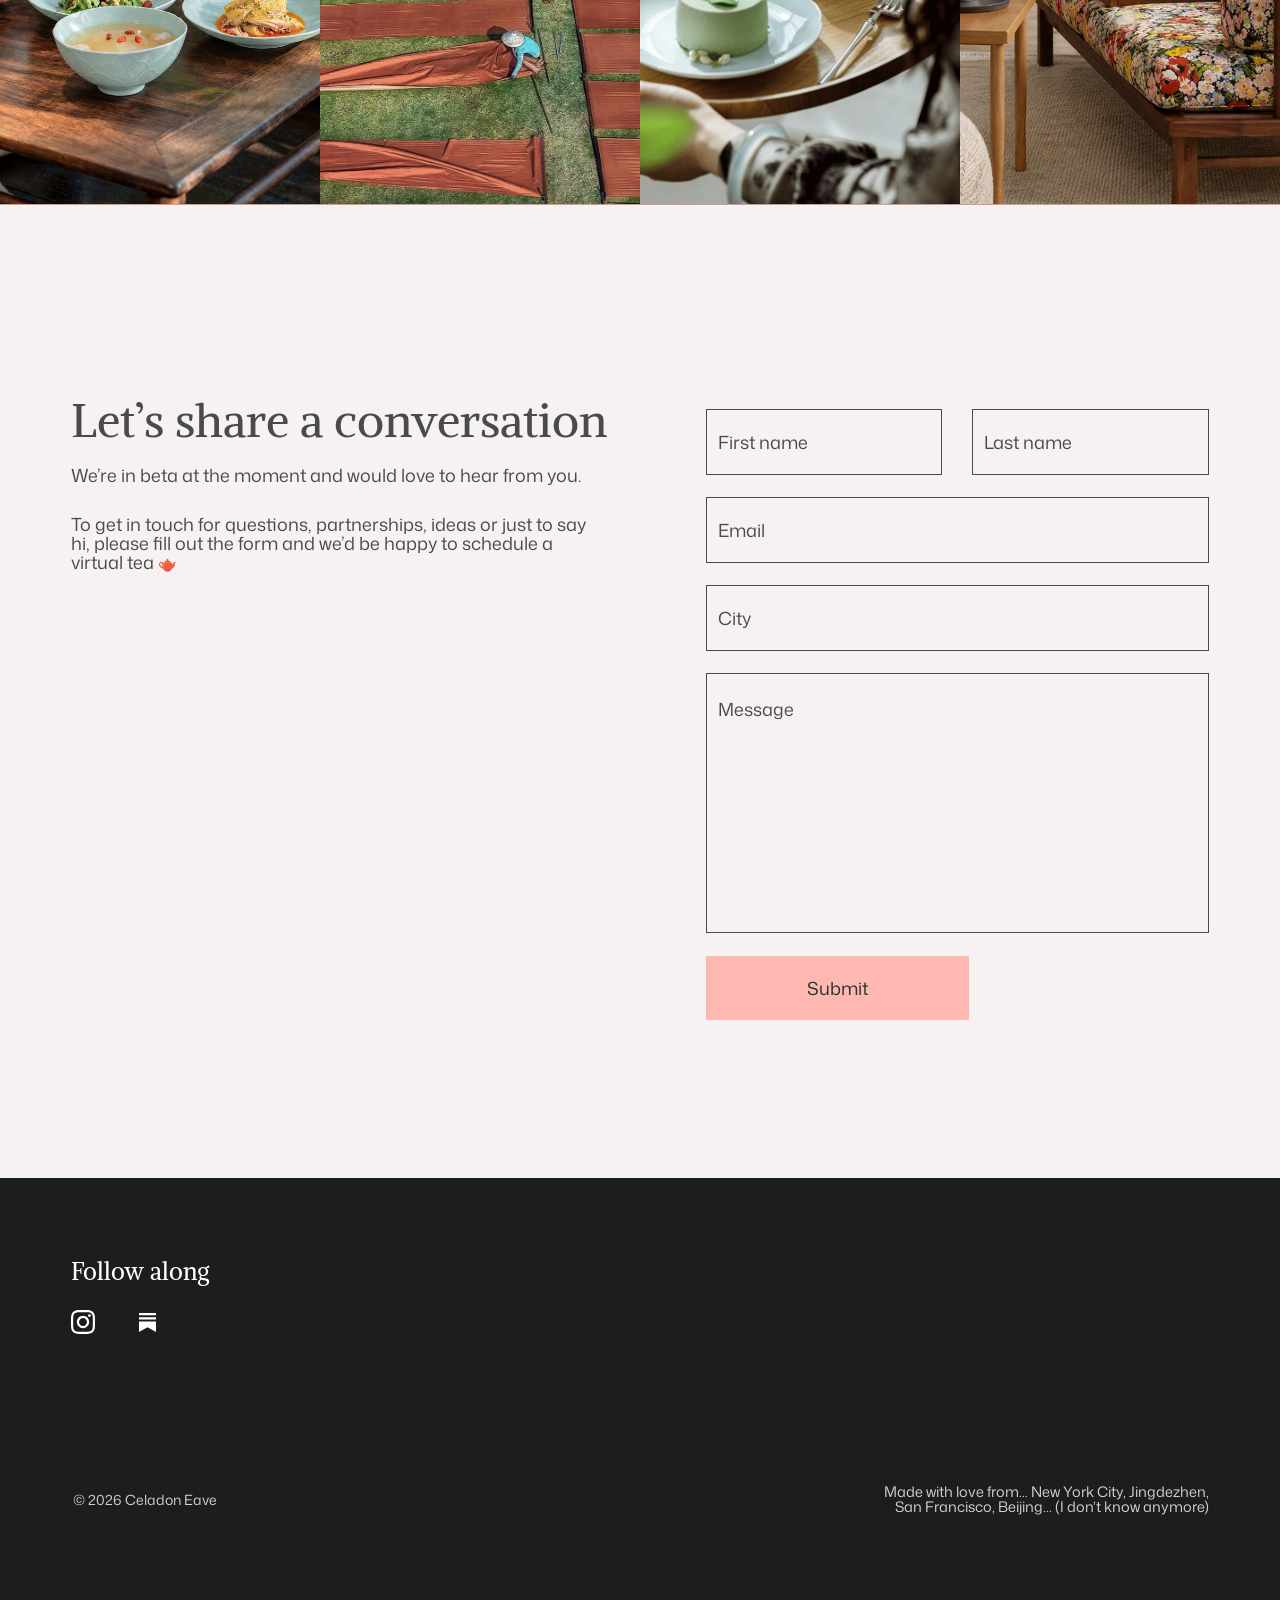
==== commit 14ed9008: "Add Song dinnerware product page and link homepage Pre-Order CTAs to it Co-Authored-By: Claude Sonne" ====
--- a/index.html
+++ b/index.html
@@ -44,7 +44,7 @@
     <a href="#story">Our Story</a>
     <a href="#collection">Explore Products</a>
   </nav>
-  <a href="#signup" class="btn btn-outline js-focus-signup">Pre-Order</a>
+  <a href="song-dinnerware.html" class="btn btn-outline">Pre-Order</a>
 </header>
 
 <main id="top">
@@ -78,7 +78,7 @@
         <p>We stopped by Jingdezhen, the world’s porcelain capital, and met Minyi, the maker behind Lanyin.</p>
         <p>We fell in love with their products. They’re everyday tableware, minimalist and yet, when you look closely, we see the intricate patterns that tells a cultural story.</p>
       </div>
-      <a href="#signup" class="btn btn-cream reveal r2 js-focus-signup">Pre-Order</a>
+      <a href="song-dinnerware.html" class="btn btn-cream reveal r2">Pre-Order</a>
     </div>
   </section>
 
